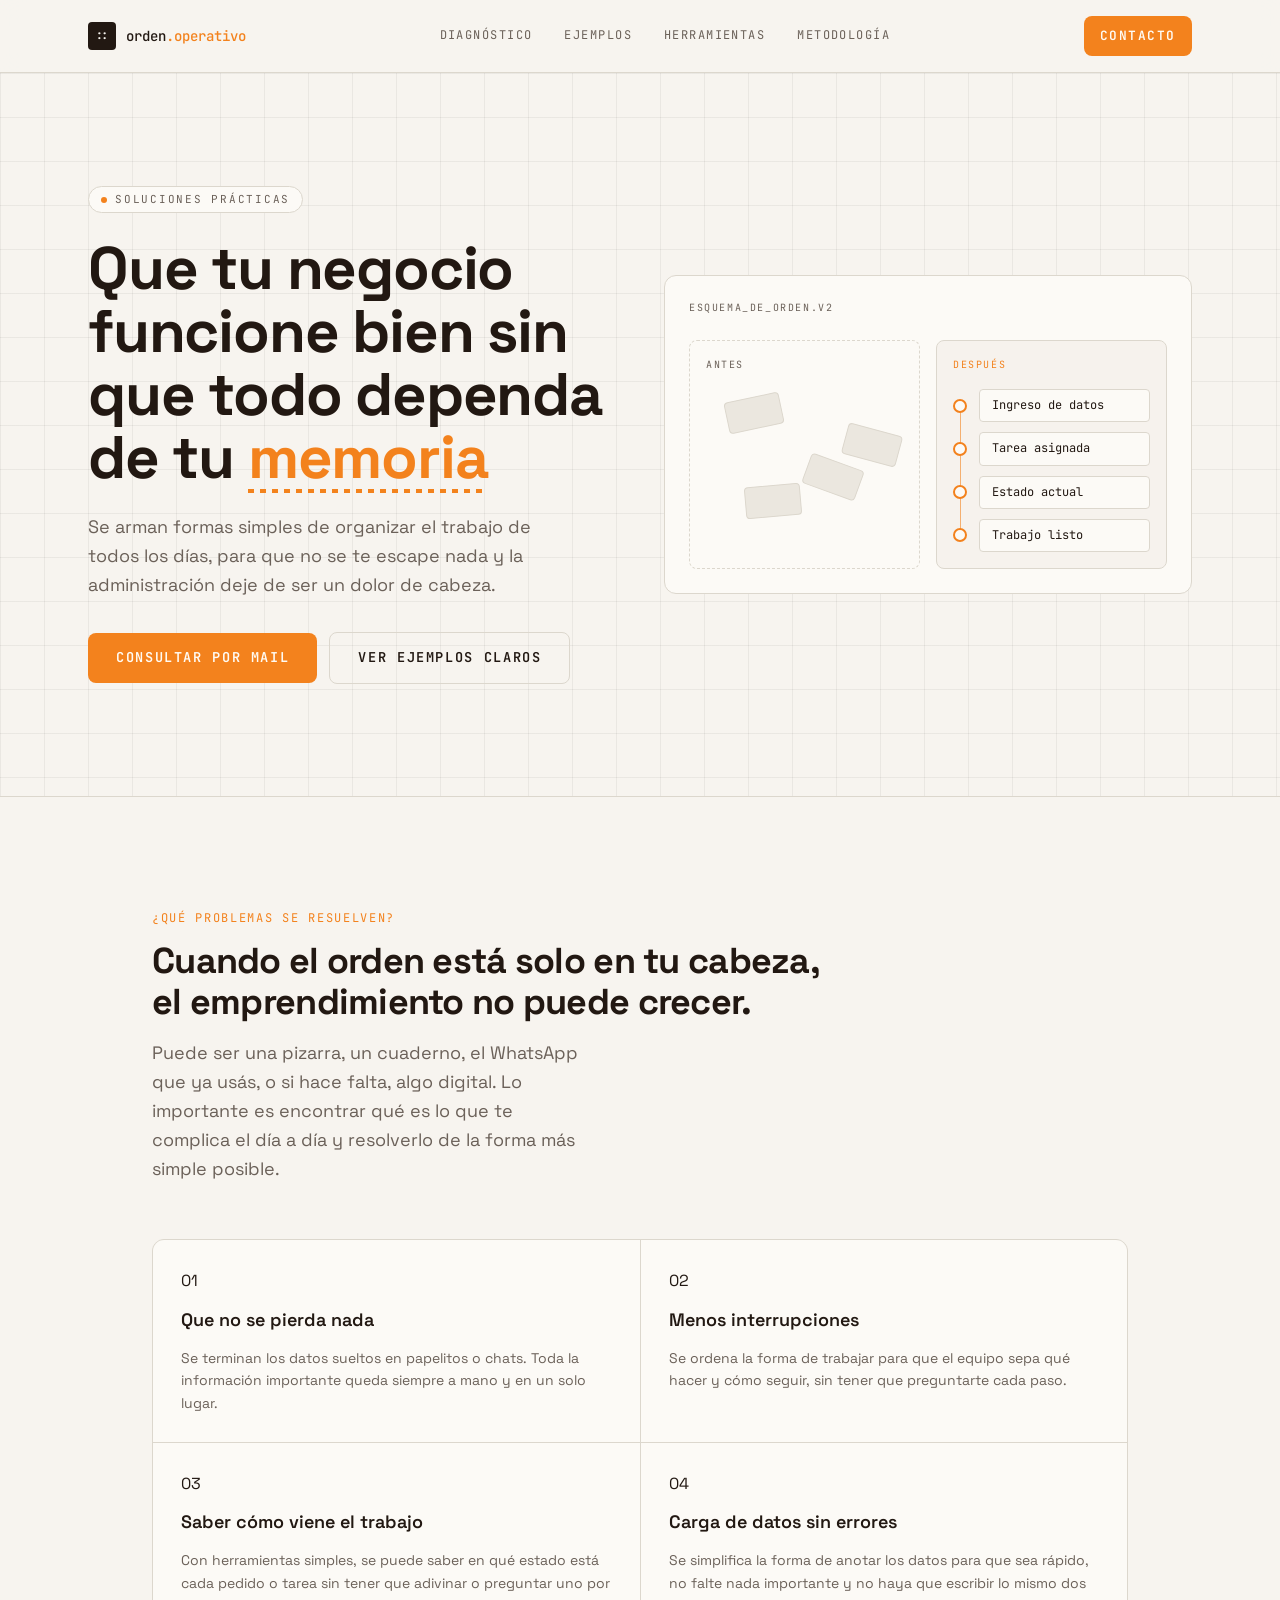
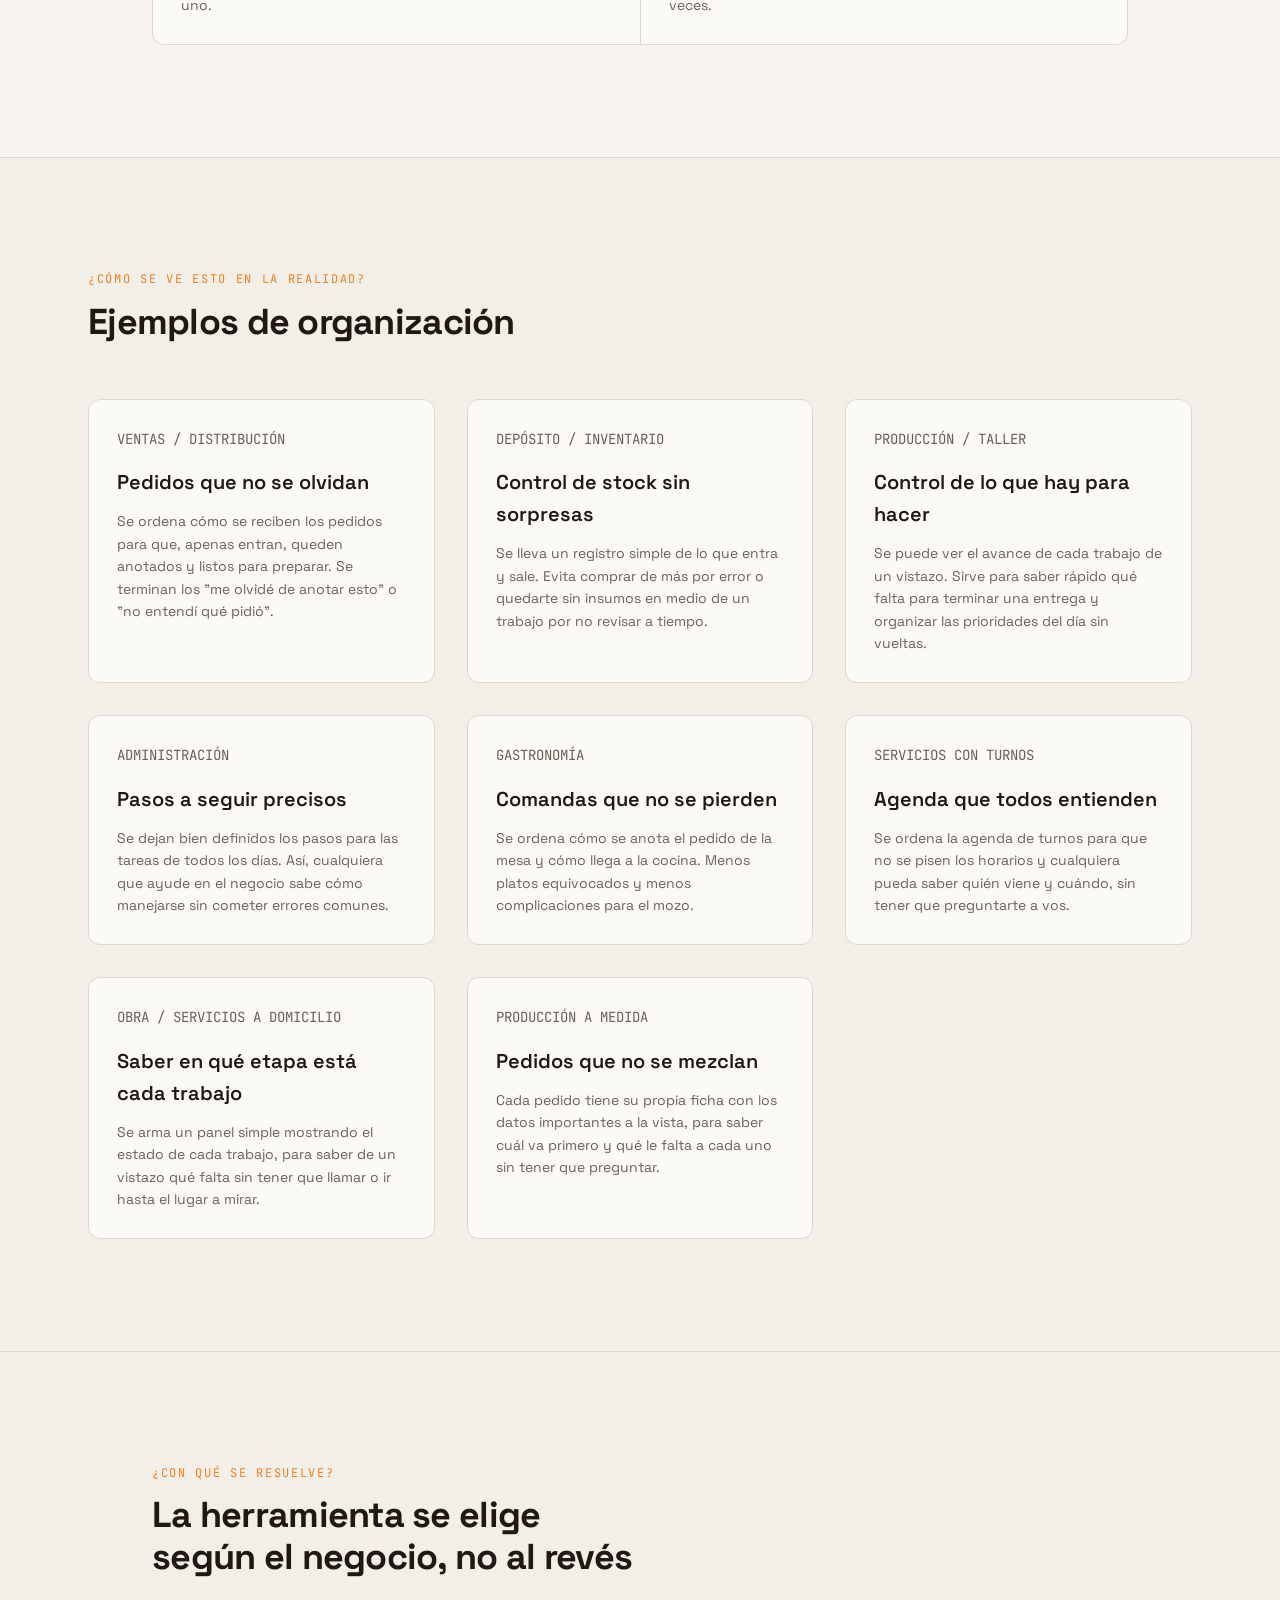
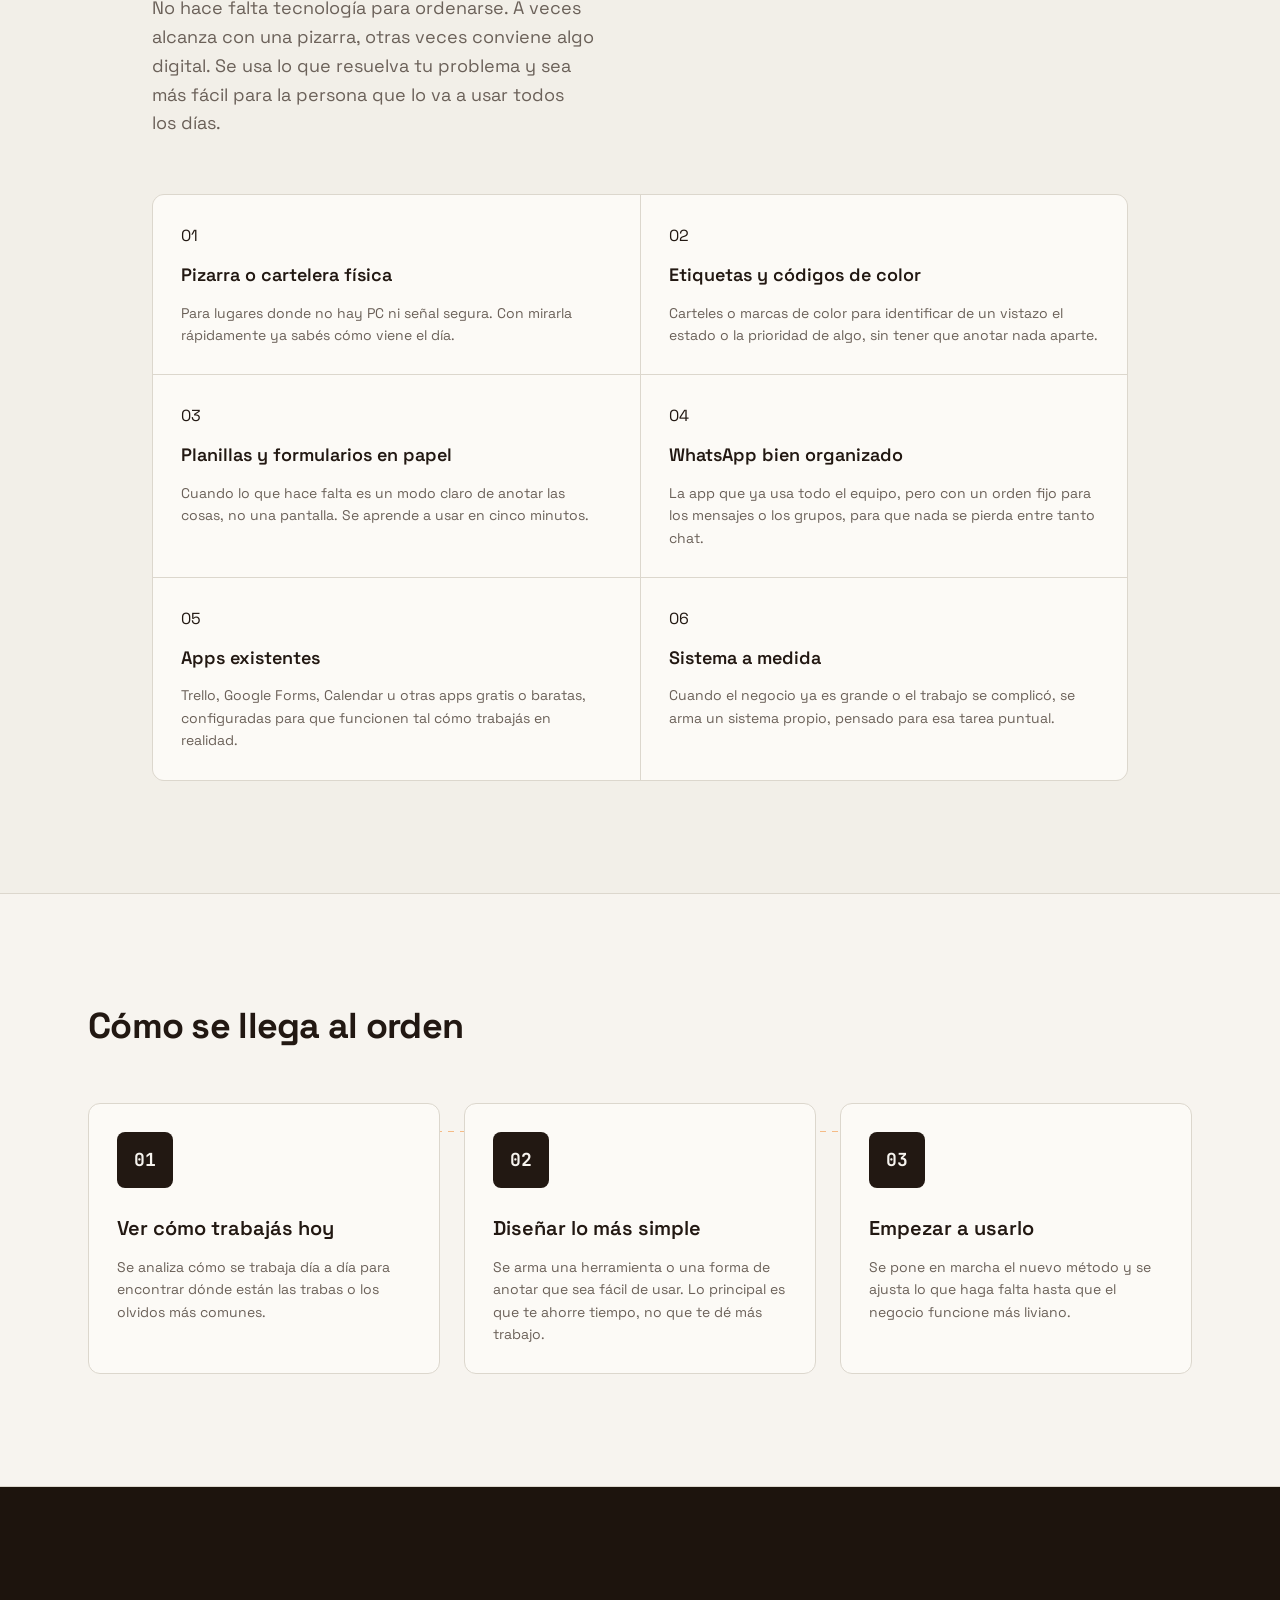
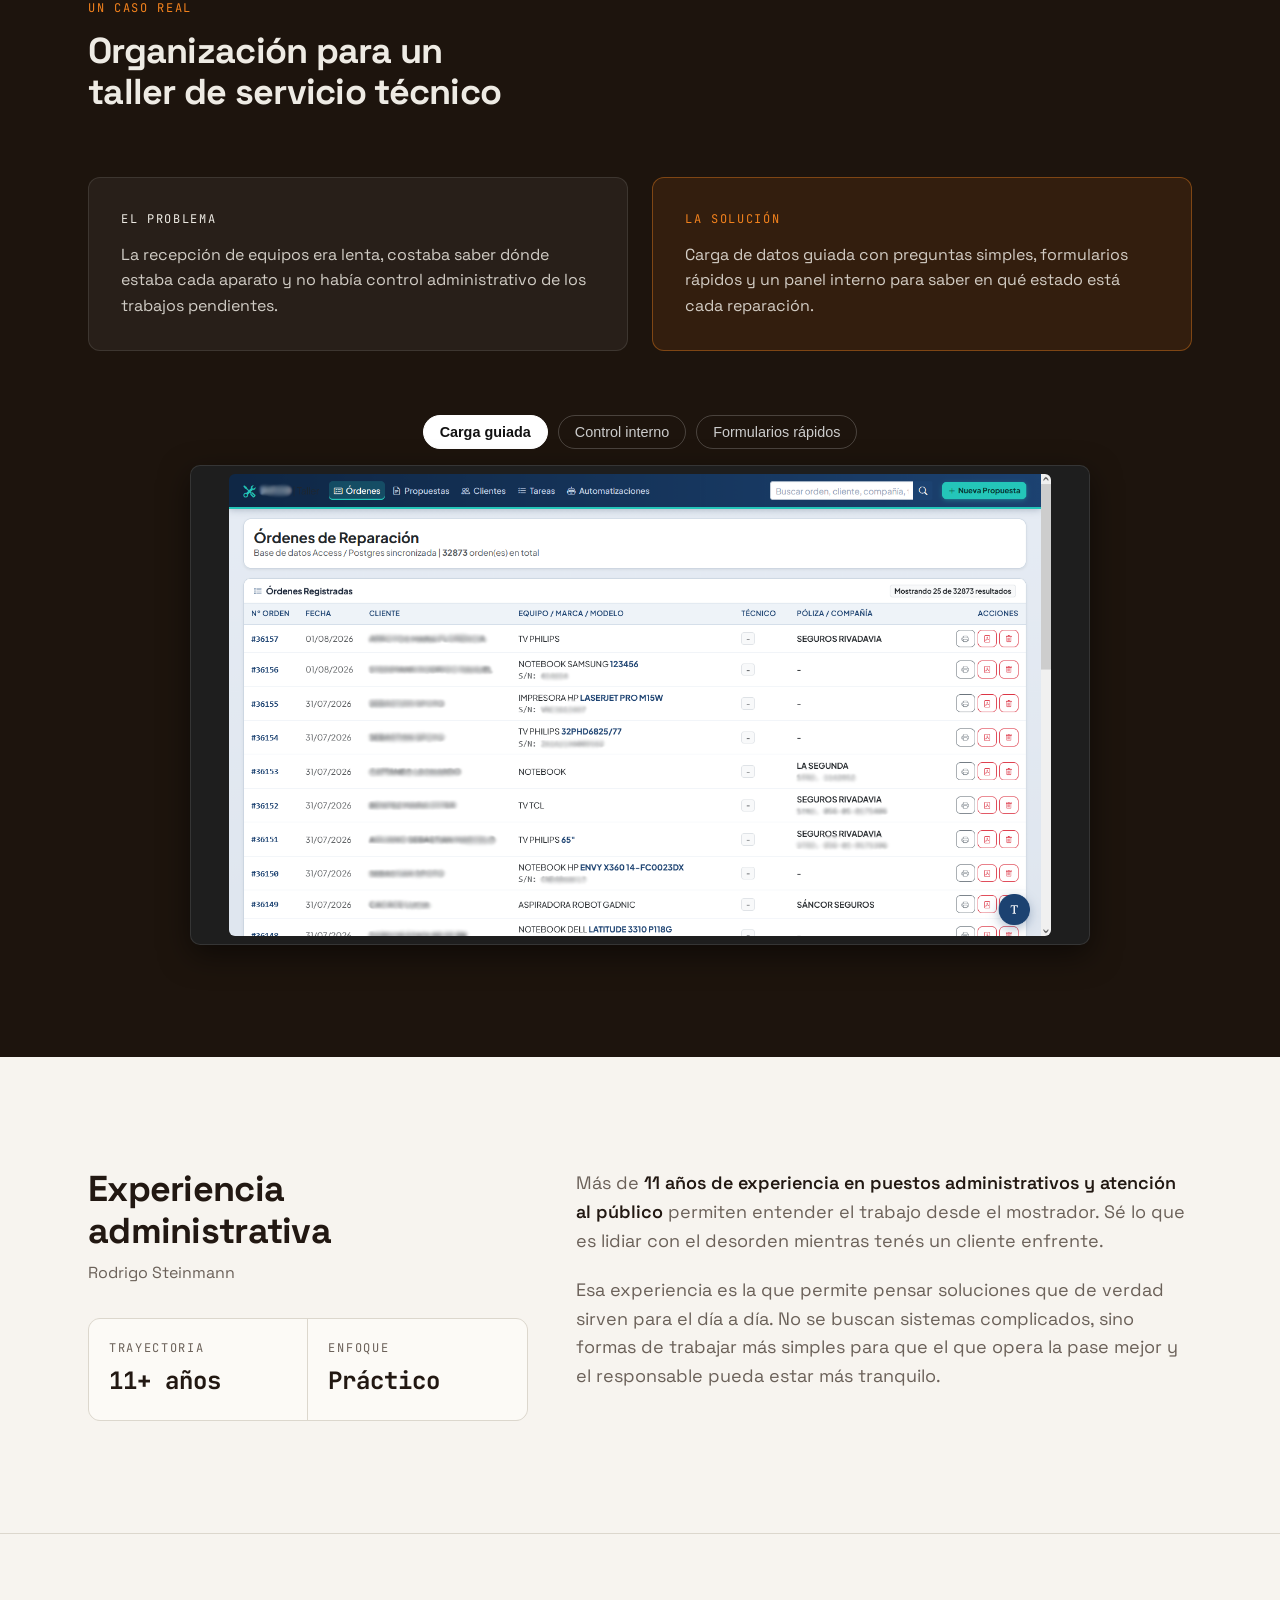
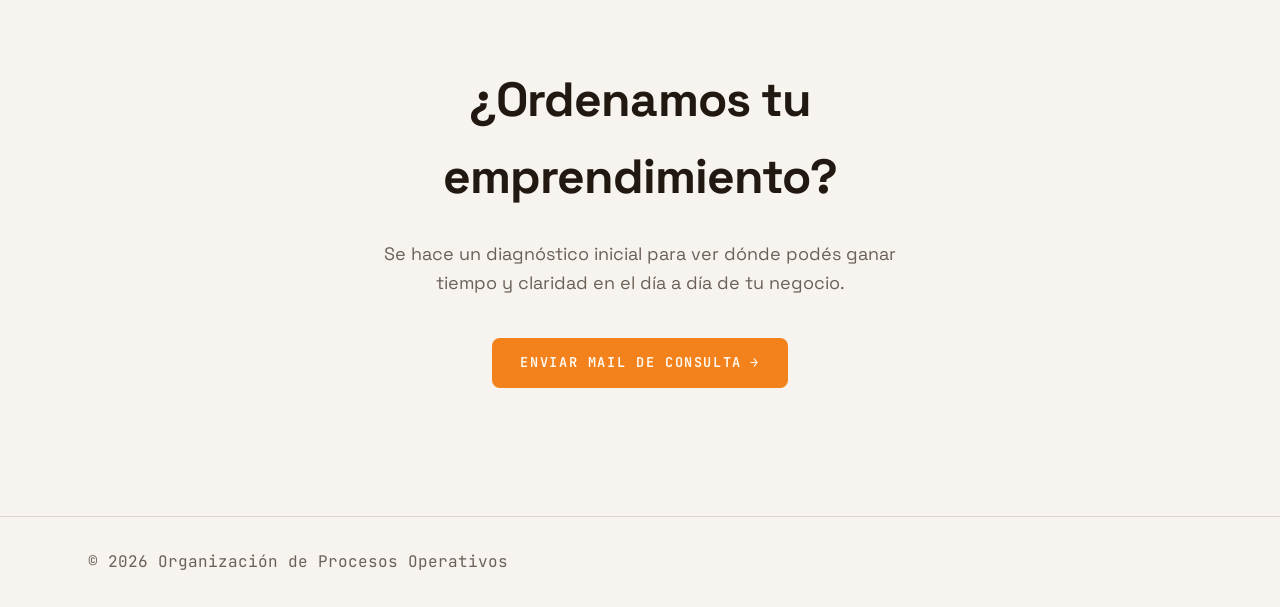
==== index.html @ 7bc8dbb7 "Update index.html" ====
<!DOCTYPE html>
<html lang="es">
<head>
  <meta charset="UTF-8" />
  <meta name="viewport" content="width=device-width, initial-scale=1.0" />
  <meta name="theme-color" content="#f4f0e6" />
  <title>Organización de Procesos | Orden Operativo</title>
  <link rel="preconnect" href="https://fonts.googleapis.com" />
  <link rel="preconnect" href="https://fonts.gstatic.com" crossorigin />
  <link
    href="https://fonts.googleapis.com/css2?family=Space+Grotesk:wght@400;500;600;700&family=JetBrains+Mono:wght@400;500;600;700&display=swap"
    rel="stylesheet"
  />
  <link rel="stylesheet" href="styles.css" />
</head>
<body>
  <header class="nav">
    <div class="nav__inner">
      <a href="#top" class="nav__brand">
        <span aria-hidden="true" class="nav__logo">::</span>
        <span class="nav__name">orden<span class="accent">.operativo</span></span>
      </a>
      <nav class="nav__links">
        <a href="#diagnostico">Diagnóstico</a>
        <a href="#ejemplos">Ejemplos</a>
        <a href="#herramientas">Herramientas</a>
        <a href="#metodologia">Metodología</a>
      </nav>
      <a href="mailto:radiobuzz@gmail.com" class="btn btn--accent">Contacto</a>
    </div>
  </header>

  <main>
    <!-- HERO -->
    <section id="top" class="hero bg-grid">
      <div class="hero__inner">
        <div>
          <p class="eyebrow-pill"><span class="dot"></span> Soluciones prácticas</p>
          <h1 class="hero__title">
            Que tu negocio funcione bien sin que todo dependa de tu
            <span class="hero__highlight">memoria<span aria-hidden="true" class="flow-dash underline-dash"></span></span>
          </h1>
          <p class="hero__lead">
            Se arman formas simples de organizar el trabajo de todos los días, para que no se te escape nada y la administración deje de ser un dolor de cabeza.
          </p>
          <div class="hero__actions">
            <a href="mailto:radiobuzz@gmail.com" class="btn btn--accent btn--lg">Consultar por mail</a>
            <a href="#ejemplos" class="btn btn--outline btn--lg">Ver ejemplos claros</a>
          </div>
        </div>

        <div class="flow">
          <div class="flow__head"><span>esquema_de_orden.v2</span></div>
          <div class="flow__grid">
            <div class="flow__panel flow__panel--dashed">
              <p class="flow__label muted">Antes</p>
              <div class="flow__chaos">
                <span style="top:5%; left:10%; transform:rotate(-12deg);"></span>
                <span style="top:25%; left:70%; transform:rotate(15deg);"></span>
                <span style="top:60%; left:20%; transform:rotate(-5deg);"></span>
                <span style="top:45%; left:50%; transform:rotate(20deg);"></span>
              </div>
            </div>
            <div class="flow__panel flow__panel--after">
              <p class="flow__label accent">Después</p>
              <ol class="flow__steps">
                <span aria-hidden="true" class="flow-dash flow__line"></span>
                <li><span class="flow__node"></span><span class="flow__step">Ingreso de datos</span></li>
                <li><span class="flow__node"></span><span class="flow__step">Tarea asignada</span></li>
                <li><span class="flow__node"></span><span class="flow__step">Estado actual</span></li>
                <li><span class="flow__node"></span><span class="flow__step">Trabajo listo</span></li>
              </ol>
            </div>
          </div>
        </div>
      </div>
    </section>

    <!-- DIAGNÓSTICO -->
    <section id="diagnostico" class="section">
      <div class="wrap wrap--narrow">
        <div class="section__head">
          <p class="eyebrow accent">¿Qué problemas se resuelven?</p>
          <h2 class="section__title">Cuando el orden está solo en tu cabeza, el emprendimiento no puede crecer.</h2>
          <p class="hero__lead" style="margin-top:1rem;">Puede ser una pizarra, un cuaderno, el WhatsApp que ya usás, o si hace falta, algo digital. Lo importante es encontrar qué es lo que te complica el día a día y resolverlo de la forma más simple posible.</p>
        </div>

        <div class="grid-cards">
          <div class="pcard">
            <span class="pcard__number">01</span>
            <h3>Que no se pierda nada</h3>
            <p>Se terminan los datos sueltos en papelitos o chats. Toda la información importante queda siempre a mano y en un solo lugar.</p>
          </div>
          <div class="pcard">
            <span class="pcard__number">02</span>
            <h3>Menos interrupciones</h3>
            <p>Se ordena la forma de trabajar para que el equipo sepa qué hacer y cómo seguir, sin tener que preguntarte cada paso.</p>
          </div>
          <div class="pcard">
            <span class="pcard__number">03</span>
            <h3>Saber cómo viene el trabajo</h3>
            <p>Con herramientas simples, se puede saber en qué estado está cada pedido o tarea sin tener que adivinar o preguntar uno por uno.</p>
          </div>
          <div class="pcard">
            <span class="pcard__number">04</span>
            <h3>Carga de datos sin errores</h3>
            <p>Se simplifica la forma de anotar los datos para que sea rápido, no falte nada importante y no haya que escribir lo mismo dos veces.</p>
          </div>
        </div>
      </div>
    </section>

  <!-- EJEMPLOS -->
    <section id="ejemplos" class="section section--muted">
      <div class="wrap">
        <div class="section__head">
          <p class="eyebrow accent">¿Cómo se ve esto en la realidad?</p>
          <h2 class="section__title">Ejemplos de organización</h2>
        </div>

        <div class="grid-cards" style="background:transparent; border:none; gap:2rem;">
          <!-- Ejemplo 1 -->
          <div class="scard">
            <p class="mono accent" style="margin-bottom:1rem">VENTAS / DISTRIBUCIÓN</p>
            <h3>Pedidos que no se olvidan</h3>
            <p>Se ordena cómo se reciben los pedidos para que, apenas entran, queden anotados y listos para preparar. Se terminan los "me olvidé de anotar esto" o "no entendí qué pidió".</p>
          </div>

          <!-- Ejemplo 2 -->
          <div class="scard">
            <p class="mono accent" style="margin-bottom:1rem">DEPÓSITO / INVENTARIO</p>
            <h3>Control de stock sin sorpresas</h3>
            <p>Se lleva un registro simple de lo que entra y sale. Evita comprar de más por error o quedarte sin insumos en medio de un trabajo por no revisar a tiempo.</p>
          </div>

          <!-- Ejemplo 3 -->
          <div class="scard">
            <p class="mono accent" style="margin-bottom:1rem">PRODUCCIÓN / TALLER</p>
            <h3>Control de lo que hay para hacer</h3>
            <p>Se puede ver el avance de cada trabajo de un vistazo. Sirve para saber rápido qué falta para terminar una entrega y organizar las prioridades del día sin vueltas.</p>
          </div>

          <!-- Ejemplo 4 -->
          <div class="scard">
            <p class="mono accent" style="margin-bottom:1rem">ADMINISTRACIÓN</p>
            <h3>Pasos a seguir precisos</h3>
            <p>Se dejan bien definidos los pasos para las tareas de todos los días. Así, cualquiera que ayude en el negocio sabe cómo manejarse sin cometer errores comunes.</p>
          </div>

          <!-- Ejemplo 5 -->
          <div class="scard">
            <p class="mono accent" style="margin-bottom:1rem">GASTRONOMÍA</p>
            <h3>Comandas que no se pierden</h3>
            <p>Se ordena cómo se anota el pedido de la mesa y cómo llega a la cocina. Menos platos equivocados y menos complicaciones para el mozo.</p>
          </div>

          <!-- Ejemplo 6 -->
          <div class="scard">
            <p class="mono accent" style="margin-bottom:1rem">SERVICIOS CON TURNOS</p>
            <h3>Agenda que todos entienden</h3>
            <p>Se ordena la agenda de turnos para que no se pisen los horarios y cualquiera pueda saber quién viene y cuándo, sin tener que preguntarte a vos.</p>
          </div>

          <!-- Ejemplo 7 -->
          <div class="scard">
            <p class="mono accent" style="margin-bottom:1rem">OBRA / SERVICIOS A DOMICILIO</p>
            <h3>Saber en qué etapa está cada trabajo</h3>
            <p>Se arma un panel simple mostrando el estado de cada trabajo, para saber de un vistazo qué falta sin tener que llamar o ir hasta el lugar a mirar.</p>
          </div>

          <!-- Ejemplo 8 -->
          <div class="scard">
            <p class="mono accent" style="margin-bottom:1rem">PRODUCCIÓN A MEDIDA</p>
            <h3>Pedidos que no se mezclan</h3>
            <p>Cada pedido tiene su propia ficha con los datos importantes a la vista, para saber cuál va primero y qué le falta a cada uno sin tener que preguntar.</p>
          </div>
        </div>
      </div>
    </section>

    <!-- HERRAMIENTAS -->
    <section id="herramientas" class="section section--muted">
      <div class="wrap wrap--narrow">
        <div class="section__head">
          <p class="eyebrow accent">¿Con qué se resuelve?</p>
          <h2 class="section__title">La herramienta se elige según el negocio, no al revés</h2>
          <p class="hero__lead" style="margin-top:1rem;">No hace falta tecnología para ordenarse. A veces alcanza con una pizarra, otras veces conviene algo digital. Se usa lo que resuelva tu problema y sea más fácil para la persona que lo va a usar todos los días.</p>
        </div>

        <div class="grid-cards">
          <div class="pcard">
            <span class="pcard__number">01</span>
            <h3>Pizarra o cartelera física</h3>
            <p>Para lugares donde no hay PC ni señal segura. Con mirarla rápidamente ya sabés cómo viene el día.</p>
          </div>
          <div class="pcard">
            <span class="pcard__number">02</span>
            <h3>Etiquetas y códigos de color</h3>
            <p>Carteles o marcas de color para identificar de un vistazo el estado o la prioridad de algo, sin tener que anotar nada aparte.</p>
          </div>
          <div class="pcard">
            <span class="pcard__number">03</span>
            <h3>Planillas y formularios en papel</h3>
            <p>Cuando lo que hace falta es un modo claro de anotar las cosas, no una pantalla. Se aprende a usar en cinco minutos.</p>
          </div>
          <div class="pcard">
            <span class="pcard__number">04</span>
            <h3>WhatsApp bien organizado</h3>
            <p>La app que ya usa todo el equipo, pero con un orden fijo para los mensajes o los grupos, para que nada se pierda entre tanto chat.</p>
          </div>
          <div class="pcard">
            <span class="pcard__number">05</span>
            <h3>Apps existentes</h3>
            <p>Trello, Google Forms, Calendar u otras apps gratis o baratas, configuradas para que funcionen tal cómo trabajás en realidad.</p>
          </div>
          <div class="pcard">
            <span class="pcard__number">06</span>
            <h3>Sistema a medida</h3>
            <p>Cuando el negocio ya es grande o el trabajo se complicó, se arma un sistema propio, pensado para esa tarea puntual.</p>
          </div>
        </div>
      </div>
    </section>

    <!-- METODOLOGÍA -->
    <section id="metodologia" class="section">
      <div class="wrap">
        <div class="section__head">
          <h2 class="section__title">Cómo se llega al orden</h2>
        </div>
        <div class="steps">
          <span aria-hidden="true" class="flow-dash steps__line"></span>
          <div class="scard">
            <span class="scard__num">01</span>
            <h3>Ver cómo trabajás hoy</h3>
            <p>Se analiza cómo se trabaja día a día para encontrar dónde están las trabas o los olvidos más comunes.</p>
          </div>
          <div class="scard">
            <span class="scard__num">02</span>
            <h3>Diseñar lo más simple</h3>
            <p>Se arma una herramienta o una forma de anotar que sea fácil de usar. Lo principal es que te ahorre tiempo, no que te dé más trabajo.</p>
          </div>
          <div class="scard">
            <span class="scard__num">03</span>
            <h3>Empezar a usarlo</h3>
            <p>Se pone en marcha el nuevo método y se ajusta lo que haga falta hasta que el negocio funcione más liviano.</p>
          </div>
        </div>
      </div>
    </section>

    <!-- CASO TALLER -->
    <section id="caso" class="caso bg-grid-ink">
      <div class="wrap">
        <div class="section__head">
          <p class="eyebrow accent">Un caso real</p>
          <h2 class="section__title">Organización para un taller de servicio técnico</h2>
        </div>
        <div class="caso__cols">
          <div class="caso__box">
            <p class="eyebrow caso__muted">El problema</p>
            <p class="caso__text">La recepción de equipos era lenta, costaba saber dónde estaba cada aparato y no había control administrativo de los trabajos pendientes.</p>
          </div>
          <div class="caso__box caso__box--accent">
            <p class="eyebrow accent">La solución</p>
            <p class="caso__text">Carga de datos guiada con preguntas simples, formularios rápidos y un panel interno para saber en qué estado está cada reparación.</p>
          </div>
        </div>
        <div class="carousel">
          <div class="carousel__nav">
            <button class="carousel__tab active" onclick="switchSlide(0)">Carga guiada</button>
            <button class="carousel__tab" onclick="switchSlide(1)">Control interno</button>
            <button class="carousel__tab" onclick="switchSlide(2)">Formularios rápidos</button>
          </div>
          <div class="carousel__slides">
            <figure class="carousel__slide active">
              <div class="carousel__img-wrapper"><img src="./demo2.png" alt="Carga de datos" /></div>
            </figure>
            <figure class="carousel__slide">
              <div class="carousel__img-wrapper"><img src="./demo1.png" alt="Control de estados" /></div>
            </figure>
            <figure class="carousel__slide">
              <div class="carousel__img-wrapper"><img src="./demo3.png" alt="Formularios rápidos" /></div>
            </figure>
          </div>
        </div>
      </div>
    </section>

    <!-- SOBRE MÍ -->
    <section id="sobre-mi" class="section">
      <div class="wrap about">
        <div>
          <h2 class="section__title">Experiencia administrativa</h2>
          <p class="muted" style="margin-top: 0.5rem;">Rodrigo Steinmann</p>
          <dl class="about__stats">
            <div><dt>Trayectoria</dt><dd>11+ años</dd></div>
            <div><dt>Enfoque</dt><dd>Práctico</dd></div>
          </dl>
        </div>
        <div class="about__text">
          <p>Más de <strong>11 años de experiencia en puestos administrativos y atención al público</strong> permiten entender el trabajo desde el mostrador. Sé lo que es lidiar con el desorden mientras tenés un cliente enfrente.</p>
          <p>Esa experiencia es la que permite pensar soluciones que de verdad sirven para el día a día. No se buscan sistemas complicados, sino formas de trabajar más simples para que el que opera la pase mejor y el responsable pueda estar más tranquilo.</p>
        </div>
      </div>
    </section>

    <section class="cta bg-grid">
      <div class="cta__inner">
        <h2 class="cta__title">¿Ordenamos tu emprendimiento?</h2>
        <p class="cta__lead">Se hace un diagnóstico inicial para ver dónde podés ganar tiempo y claridad en el día a día de tu negocio.</p>
        <a href="mailto:radiobuzz@gmail.com" class="btn btn--accent btn--lg">Enviar mail de consulta <span aria-hidden="true">&rarr;</span></a>
      </div>
    </section>
  </main>

  <footer class="footer">
    <div class="footer__inner">
      <p class="mono muted">© 2026 Organización de Procesos Operativos</p>
    </div>
  </footer>

  <script>
    function switchSlide(index) {
      const slides = document.querySelectorAll('.carousel__slide');
      const tabs = document.querySelectorAll('.carousel__tab');
      slides.forEach((slide, i) => {
        slide.classList.remove('active');
        tabs[i].classList.remove('active');
      });
      slides[index].classList.add('active');
      tabs[index].classList.add('active');
    }
  </script>
</body>
</html>
---- styles.css ----
/* =========================================================
   Consultoría en Procesos y Automatización
   Paleta: papel cálido (bone) + tinta profunda + acento ámbar
   ========================================================= */

:root {
  --background: oklch(0.968 0.008 85);
  --foreground: oklch(0.22 0.02 55);
  --card: oklch(0.985 0.006 85);
  --muted: oklch(0.93 0.012 85);
  --muted-foreground: oklch(0.5 0.018 60);
  --accent: oklch(0.72 0.17 55);
  --accent-foreground: oklch(0.99 0.01 85);
  --border: oklch(0.88 0.014 80);
  --ink: oklch(0.2 0.02 55);
  --ink-foreground: oklch(0.94 0.01 85);
  --radius: 0.5rem;
  --font-sans: "Space Grotesk", ui-sans-serif, system-ui, sans-serif;
  --font-mono: "JetBrains Mono", ui-monospace, monospace;
  --wrap: 72rem;
  --wrap-narrow: 64rem;
}

/* ---------- Reset ---------- */
*,
*::before,
*::after {
  box-sizing: border-box;
  border: 0 solid var(--border);
}
* {
  margin: 0;
  padding: 0;
}
html {
  scroll-behavior: smooth;
  background: var(--background);
  -webkit-text-size-adjust: 100%;
}
body {
  font-family: var(--font-sans);
  background: var(--background);
  color: var(--foreground);
  line-height: 1.6;
  -webkit-font-smoothing: antialiased;
}
img {
  display: block;
  max-width: 100%;
}
a {
  color: inherit;
  text-decoration: none;
}
ol {
  list-style: none;
}
strong {
  font-weight: 600;
  color: var(--foreground);
}

/* ---------- Helpers ---------- */
.mono {
  font-family: var(--font-mono);
}
.muted {
  color: var(--muted-foreground);
}
.accent {
  color: var(--accent);
}
.dot {
  display: inline-block;
  width: 0.375rem;
  height: 0.375rem;
  border-radius: 999px;
  background: var(--accent);
}
.wrap {
  width: 100%;
  max-width: var(--wrap);
  margin-inline: auto;
  padding-inline: 1.5rem;
}
.wrap--narrow {
  max-width: var(--wrap-narrow);
}

/* Technical blueprint grids */
.bg-grid {
  background-image:
    linear-gradient(to right, color-mix(in oklch, var(--foreground) 6%, transparent) 1px, transparent 1px),
    linear-gradient(to bottom, color-mix(in oklch, var(--foreground) 6%, transparent) 1px, transparent 1px);
  background-size: 44px 44px;
}
.bg-grid-ink {
  background-image:
    linear-gradient(to right, color-mix(in oklch, var(--ink-foreground) 8%, transparent) 1px, transparent 1px),
    linear-gradient(to bottom, color-mix(in oklch, var(--ink-foreground) 8%, transparent) 1px, transparent 1px);
  background-size: 44px 44px;
}
.flow-dash {
  background-image: repeating-linear-gradient(
    to right,
    var(--accent) 0,
    var(--accent) 6px,
    transparent 6px,
    transparent 12px
  );
}

/* ---------- Buttons ---------- */
.btn {
  display: inline-flex;
  align-items: center;
  justify-content: center;
  gap: 0.5rem;
  border-radius: var(--radius);
  font-family: var(--font-mono);
  font-size: 0.8rem;
  font-weight: 600;
  text-transform: uppercase;
  letter-spacing: 0.12em;
  padding: 0.6rem 1rem;
  transition: transform 0.15s ease, background-color 0.15s ease;
}
.btn--lg {
  padding: 0.9rem 1.75rem;
  font-size: 0.85rem;
}
.btn--accent {
  background: var(--accent);
  color: var(--accent-foreground);
}
.btn--accent:hover {
  transform: translateY(-2px);
}
.btn--outline {
  border: 1px solid var(--border);
  color: var(--foreground);
}
.btn--outline:hover {
  background: var(--muted);
}

/* ---------- Nav ---------- */
.nav {
  position: sticky;
  top: 0;
  z-index: 50;
  border-bottom: 1px solid var(--border);
  background: color-mix(in oklch, var(--background) 80%, transparent);
  backdrop-filter: blur(12px);
}
.nav__inner {
  max-width: var(--wrap);
  margin-inline: auto;
  padding: 1rem 1.5rem;
  display: flex;
  align-items: center;
  justify-content: space-between;
}
.nav__brand {
  display: flex;
  align-items: center;
  gap: 0.625rem;
}
.nav__logo {
  display: flex;
  align-items: center;
  justify-content: center;
  width: 1.75rem;
  height: 1.75rem;
  border-radius: 0.25rem;
  background: var(--foreground);
  color: var(--background);
  font-family: var(--font-mono);
  font-size: 0.75rem;
  font-weight: 700;
}
.nav__name {
  font-family: var(--font-mono);
  font-size: 0.875rem;
  font-weight: 500;
}
.nav__links {
  display: none;
  align-items: center;
  gap: 2rem;
}
.nav__links a {
  font-family: var(--font-mono);
  font-size: 0.75rem;
  text-transform: uppercase;
  letter-spacing: 0.12em;
  color: var(--muted-foreground);
  transition: color 0.15s ease;
}
.nav__links a:hover {
  color: var(--foreground);
}

/* ---------- Eyebrows / headings ---------- */
.eyebrow {
  font-family: var(--font-mono);
  font-size: 0.75rem;
  text-transform: uppercase;
  letter-spacing: 0.14em;
  margin-bottom: 0.75rem;
}
.eyebrow-pill {
  display: inline-flex;
  align-items: center;
  gap: 0.5rem;
  border: 1px solid var(--border);
  background: var(--card);
  border-radius: 999px;
  padding: 0.25rem 0.75rem;
  font-family: var(--font-mono);
  font-size: 11px;
  text-transform: uppercase;
  letter-spacing: 0.16em;
  color: var(--muted-foreground);
  margin-bottom: 1.5rem;
}
.section {
  border-bottom: 1px solid var(--border);
  background: var(--background);
}
.section--muted {
  background: color-mix(in oklch, var(--muted) 40%, var(--background));
}
.section .wrap,
.section > .wrap {
  padding-block: 5rem;
}
.section__head {
  max-width: 42rem;
  margin-bottom: 3.5rem;
}
.section__title {
  font-size: clamp(1.75rem, 4vw, 2.25rem);
  font-weight: 700;
  letter-spacing: -0.02em;
  line-height: 1.15;
  text-wrap: balance;
}

/* ---------- Hero ---------- */
.hero {
  border-bottom: 1px solid var(--border);
  overflow: hidden;
}
.hero__inner {
  max-width: var(--wrap);
  margin-inline: auto;
  padding: 5rem 1.5rem;
  display: grid;
  gap: 3rem;
  align-items: center;
}
.hero__title {
  font-size: clamp(2.25rem, 7vw, 3.75rem);
  font-weight: 700;
  line-height: 1.05;
  letter-spacing: -0.02em;
  text-wrap: balance;
}
.hero__highlight {
  position: relative;
  display: inline-block;
  color: var(--accent);
}
.underline-dash {
  position: absolute;
  left: 0;
  bottom: -0.25rem;
  height: 4px;
  width: 100%;
}
.hero__lead {
  margin-top: 1.5rem;
  max-width: 28rem;
  font-size: 1.125rem;
  color: var(--muted-foreground);
  text-wrap: pretty;
}
.hero__actions {
  margin-top: 2rem;
  display: flex;
  flex-direction: column;
  gap: 0.75rem;
}
.hero__meta {
  margin-top: 2rem;
  font-family: var(--font-mono);
  font-size: 0.75rem;
  color: var(--muted-foreground);
}

/* ---------- Flow diagram ---------- */
.flow {
  border: 1px solid var(--border);
  background: var(--card);
  border-radius: 0.75rem;
  padding: 1.5rem;
  overflow: hidden;
}
.flow__head {
  display: flex;
  align-items: center;
  justify-content: space-between;
  font-family: var(--font-mono);
  font-size: 10px;
  text-transform: uppercase;
  letter-spacing: 0.16em;
  color: var(--muted-foreground);
  margin-bottom: 1.5rem;
}
.flow__live {
  display: inline-flex;
  align-items: center;
  gap: 0.375rem;
}
.flow__grid {
  display: grid;
  grid-template-columns: 1fr 1fr;
  gap: 1rem;
}
.flow__panel {
  border: 1px solid var(--border);
  border-radius: 0.5rem;
  padding: 1rem;
}
.flow__panel--dashed {
  border-style: dashed;
}
.flow__panel--after {
  background: color-mix(in oklch, var(--muted) 40%, transparent);
}
.flow__label {
  font-family: var(--font-mono);
  font-size: 10px;
  text-transform: uppercase;
  letter-spacing: 0.16em;
  margin-bottom: 1rem;
}
.flow__chaos {
  position: relative;
  height: 10rem;
}
.flow__chaos span {
  position: absolute;
  width: 3.5rem;
  height: 2rem;
  border: 1px solid var(--border);
  border-radius: 0.25rem;
  background: var(--muted);
}
.flow__steps {
  position: relative;
  display: flex;
  flex-direction: column;
  gap: 0.625rem;
}
.flow__line {
  position: absolute;
  top: 0.75rem;
  bottom: 0.75rem;
  left: 7px;
  width: 1px;
  opacity: 0.6;
}
.flow__steps li {
  position: relative;
  display: flex;
  align-items: center;
  gap: 0.75rem;
}
.flow__node {
  z-index: 1;
  flex-shrink: 0;
  width: 0.875rem;
  height: 0.875rem;
  border-radius: 999px;
  border: 2px solid var(--accent);
  background: var(--card);
}
.flow__step {
  flex: 1;
  border: 1px solid var(--border);
  background: var(--card);
  border-radius: 0.25rem;
  padding: 0.375rem 0.75rem;
  font-family: var(--font-mono);
  font-size: 0.75rem;
}
.flow__stats {
  margin-top: 1.25rem;
  padding-top: 1.25rem;
  border-top: 1px solid var(--border);
  display: grid;
  grid-template-columns: repeat(3, 1fr);
  gap: 0.75rem;
}
.flow__stat {
  font-family: var(--font-mono);
  font-size: 1.125rem;
  font-weight: 700;
}
.flow__statlabel {
  font-size: 11px;
  line-height: 1.2;
  color: var(--muted-foreground);
}

/* ---------- Problemas ---------- */
.grid-cards {
  display: grid;
  gap: 1px;
  background: var(--border);
  border: 1px solid var(--border);
  border-radius: 0.75rem;
  overflow: hidden;
}
.pcard {
  display: flex;
  flex-direction: column;
  gap: 0.75rem;
  background: var(--card);
  padding: 1.75rem;
  transition: background-color 0.15s ease;
}
.pcard:hover {
  background: color-mix(in oklch, var(--muted) 50%, transparent);
}
.pcard__top {
  display: flex;
  align-items: center;
  justify-content: space-between;
}
.pcard__ring {
  width: 1.5rem;
  height: 1.5rem;
  border: 1px solid var(--border);
  border-radius: 999px;
  transition: border-color 0.15s ease, background-color 0.15s ease;
}
.pcard:hover .pcard__ring {
  border-color: var(--accent);
  background: color-mix(in oklch, var(--accent) 10%, transparent);
}
.pcard h3 {
  font-size: 1.125rem;
  font-weight: 600;
}
.pcard p {
  font-size: 0.875rem;
  color: var(--muted-foreground);
}

/* ---------- Servicios ---------- */
.steps {
  position: relative;
  display: grid;
  gap: 1.5rem;
}
.steps__line {
  display: none;
}
.scard {
  position: relative;
  border: 1px solid var(--border);
  background: var(--card);
  border-radius: 0.75rem;
  padding: 1.75rem;
}
.scard__num {
  display: flex;
  align-items: center;
  justify-content: center;
  width: 3.5rem;
  height: 3.5rem;
  margin-bottom: 1.5rem;
  border-radius: 0.5rem;
  background: var(--foreground);
  color: var(--background);
  font-family: var(--font-mono);
  font-size: 1.125rem;
  font-weight: 700;
}
.scard h3 {
  font-size: 1.25rem;
  font-weight: 600;
  margin-bottom: 0.75rem;
}
.scard p {
  font-size: 0.875rem;
  color: var(--muted-foreground);
}

/* ---------- Caso ---------- */
.caso {
  background: var(--ink);
  color: var(--ink-foreground);
  overflow: hidden;
}
.caso .wrap {
  padding-block: 5rem;
}
.caso .section__title,
.caso .eyebrow {
  color: inherit;
}
.caso .eyebrow.accent {
  color: var(--accent);
}
.caso__cols {
  display: grid;
  gap: 1.5rem;
  margin-block: 4rem;
}
.caso__box {
  border: 1px solid color-mix(in oklch, white 10%, transparent);
  background: color-mix(in oklch, white 5%, transparent);
  border-radius: 0.75rem;
  padding: 2rem;
}
.caso__box--accent {
  border-color: color-mix(in oklch, var(--accent) 40%, transparent);
  background: color-mix(in oklch, var(--accent) 10%, transparent);
}
.caso__muted {
  color: color-mix(in oklch, var(--ink-foreground) 60%, transparent);
}
.caso__text {
  color: color-mix(in oklch, var(--ink-foreground) 85%, transparent);
}
.gallery {
  display: grid;
  gap: 1.5rem;
}
.gallery figure {
  border: 1px solid color-mix(in oklch, white 10%, transparent);
  background: color-mix(in oklch, white 5%, transparent);
  border-radius: 0.75rem;
  overflow: hidden;
}
.gallery__img {
  aspect-ratio: 4 / 3;
}
.gallery__img img {
  width: 100%;
  height: 100%;
  object-fit: cover;
}
.gallery figcaption {
  border-top: 1px solid color-mix(in oklch, white 10%, transparent);
  padding: 0.75rem 1rem;
  font-family: var(--font-mono);
  font-size: 0.75rem;
  text-transform: uppercase;
  letter-spacing: 0.14em;
  color: color-mix(in oklch, var(--ink-foreground) 70%, transparent);
}

/* ---------- Sobre mí ---------- */
.about {
  display: grid;
  gap: 3rem;
}
.about__stats {
  margin-top: 2rem;
  display: grid;
  grid-template-columns: 1fr 1fr;
  gap: 1px;
  background: var(--border);
  border: 1px solid var(--border);
  border-radius: 0.75rem;
  overflow: hidden;
}
.about__stats > div {
  background: var(--card);
  padding: 1.25rem;
}
.about__stats dt {
  font-family: var(--font-mono);
  font-size: 0.75rem;
  text-transform: uppercase;
  letter-spacing: 0.14em;
  color: var(--muted-foreground);
}
.about__stats dd {
  margin-top: 0.25rem;
  font-family: var(--font-mono);
  font-size: 1.5rem;
  font-weight: 700;
}
.about__text {
  display: flex;
  flex-direction: column;
  gap: 1.25rem;
  font-size: 1.125rem;
  color: var(--muted-foreground);
}

/* ---------- CTA ---------- */
.cta {
  background: var(--background);
  overflow: hidden;
}
.cta__inner {
  max-width: 48rem;
  margin-inline: auto;
  padding: 6rem 1.5rem;
  text-align: center;
}
.cta__title {
  font-size: clamp(1.75rem, 5vw, 3rem);
  font-weight: 700;
  letter-spacing: -0.02em;
  text-wrap: balance;
}
.cta__lead {
  max-width: 32rem;
  margin: 1.5rem auto 0;
  font-size: 1.125rem;
  color: var(--muted-foreground);
  text-wrap: pretty;
}
.cta .btn {
  margin-top: 2.5rem;
}
.cta__mail {
  margin-top: 1rem;
  font-family: var(--font-mono);
  font-size: 0.75rem;
  color: var(--muted-foreground);
}

/* ---------- Footer ---------- */
.footer {
  border-top: 1px solid var(--border);
  background: var(--background);
}
.footer__inner {
  max-width: var(--wrap);
  margin-inline: auto;
  padding: 2rem 1.5rem;
  display: flex;
  flex-direction: column;
  align-items: center;
  gap: 1rem;
}
.footer__mail {
  font-family: var(--font-mono);
  font-size: 0.75rem;
  text-transform: uppercase;
  letter-spacing: 0.14em;
  color: var(--muted-foreground);
  transition: color 0.15s ease;
}
.footer__mail:hover {
  color: var(--foreground);
}

/* =========================================================
   Responsive — mobile first, enhance upward
   ========================================================= */
@media (min-width: 640px) {
  .hero__actions {
    flex-direction: row;
    align-items: center;
  }
  .grid-cards {
    grid-template-columns: 1fr 1fr;
  }
  .gallery {
    grid-template-columns: 1fr 1fr;
  }
  .caso__cols {
    grid-template-columns: 1fr 1fr;
  }
  .footer__inner {
    flex-direction: row;
    justify-content: space-between;
  }
}

@media (min-width: 768px) {
  .nav__links {
    display: flex;
  }
  .hero__inner {
    grid-template-columns: 1fr 1fr;
    padding-block: 7rem;
  }
  .section .wrap {
    padding-block: 7rem;
  }
  .caso .wrap {
    padding-block: 7rem;
  }
  .steps {
    grid-template-columns: repeat(3, 1fr);
  }
  .steps__line {
    display: block;
    position: absolute;
    top: 1.75rem;
    left: 0;
    right: 0;
    height: 1px;
    opacity: 0.5;
  }
  .gallery {
    grid-template-columns: repeat(3, 1fr);
  }
  .about {
    grid-template-columns: 1fr 1.4fr;
    align-items: start;
  }
  .cta__inner {
    padding-block: 8rem;
  }
     #ejemplos .grid-cards {
    grid-template-columns: repeat(auto-fit, minmax(300px, 1fr));
  }
}

.carousel {
  width: 100%;
  max-width: 900px; /* Ajusta el ancho máximo a tu diseño */
  margin: 0 auto;
}

/* Navegación por pestañas superiores */
.carousel__nav {
  display: flex;
  justify-content: center;
  gap: 10px;
  margin-bottom: 16px;
}

.carousel__tab {
  background: transparent;
  border: 1px solid rgba(255, 255, 255, 0.2);
  color: #ccc;
  padding: 8px 16px;
  border-radius: 20px;
  cursor: pointer;
  font-size: 0.9rem;
  transition: all 0.3s ease;
}

.carousel__tab:hover {
  border-color: rgba(255, 255, 255, 0.5);
  color: #fff;
}

.carousel__tab.active {
  background: #ffffff;
  color: #111111;
  border-color: #ffffff;
  font-weight: 600;
}

/* Transición de diapositivas */
.carousel__slides {
  position: relative;
  width: 100%;
}

.carousel__slide {
  display: none;
  margin: 0;
  opacity: 0;
  transition: opacity 0.4s ease-in-out;
}

.carousel__slide.active {
  display: block;
  opacity: 1;
}

/* Marco simulado para suavizar capturas claras en fondos oscuros */
.carousel__img-wrapper {
  background: #1e1e1e;
  border-radius: 10px;
  padding: 8px;
  border: 1px solid rgba(255, 255, 255, 0.1);
  box-shadow: 0 10px 30px rgba(0, 0, 0, 0.5);
  overflow: hidden;

  /* Agregamos esto para controlar la altura */
  height: 480px; /* Ajusta esta altura a lo que mejor le quede a tu layout */
  display: flex;
  justify-content: center;
  align-items: center;
}

.carousel__img-wrapper img {
  max-width: 100%;
  max-height: 100%;
  width: auto;
  height: auto;
  object-fit: contain; /* Garantiza que la imagen nunca se deforme ni se recorte */
  border-radius: 6px;
}
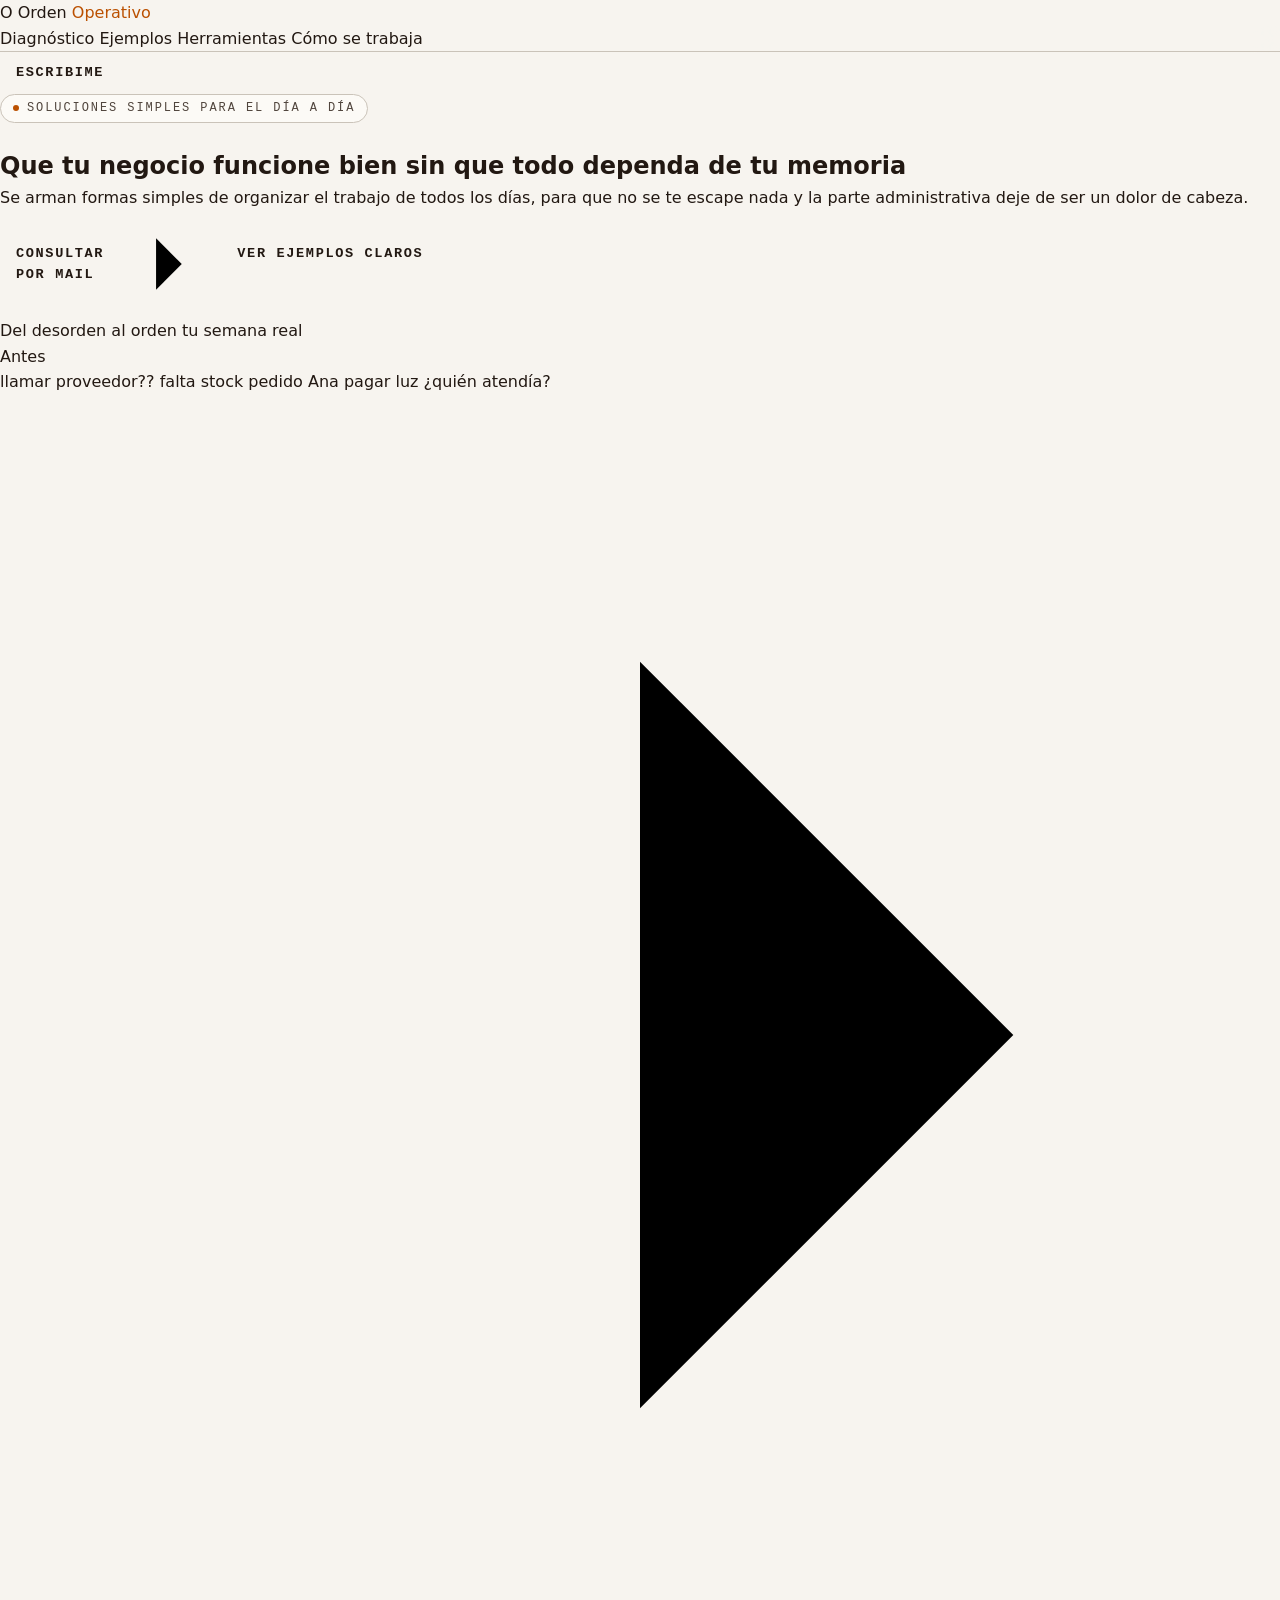
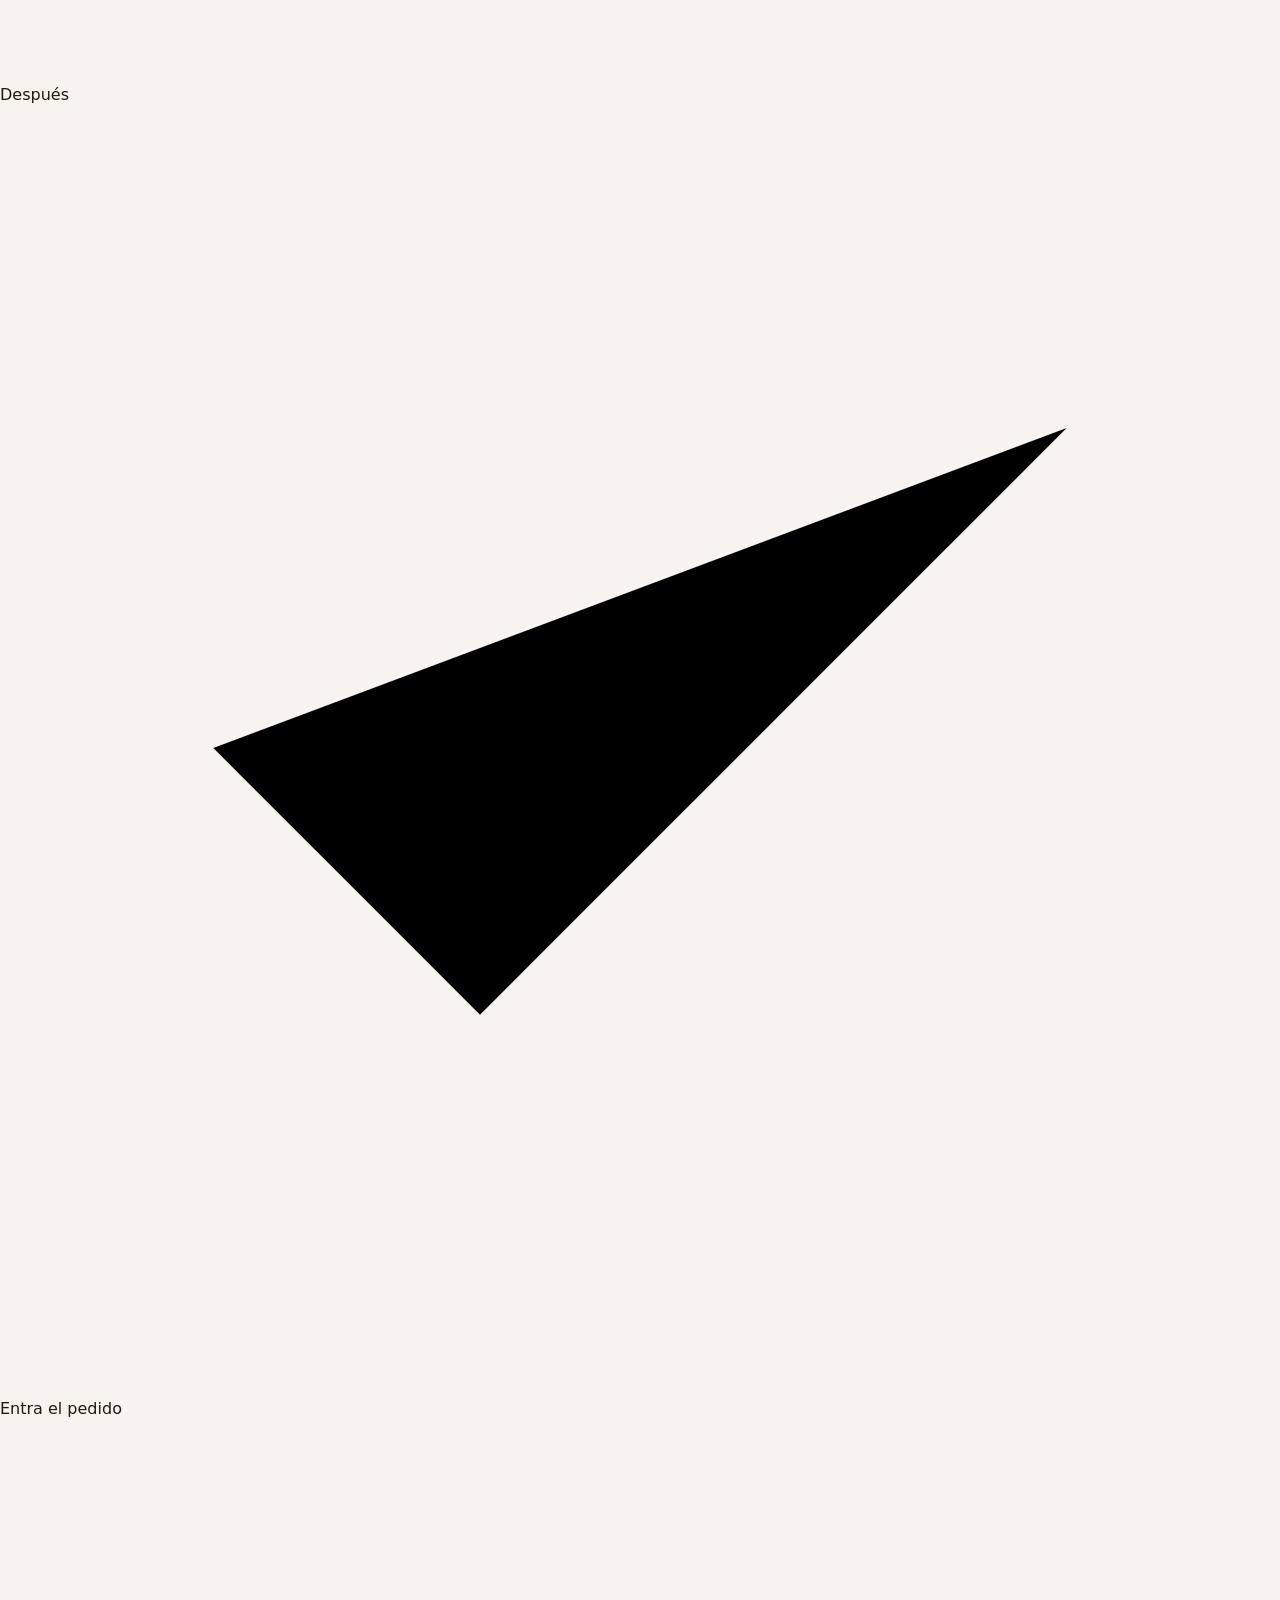
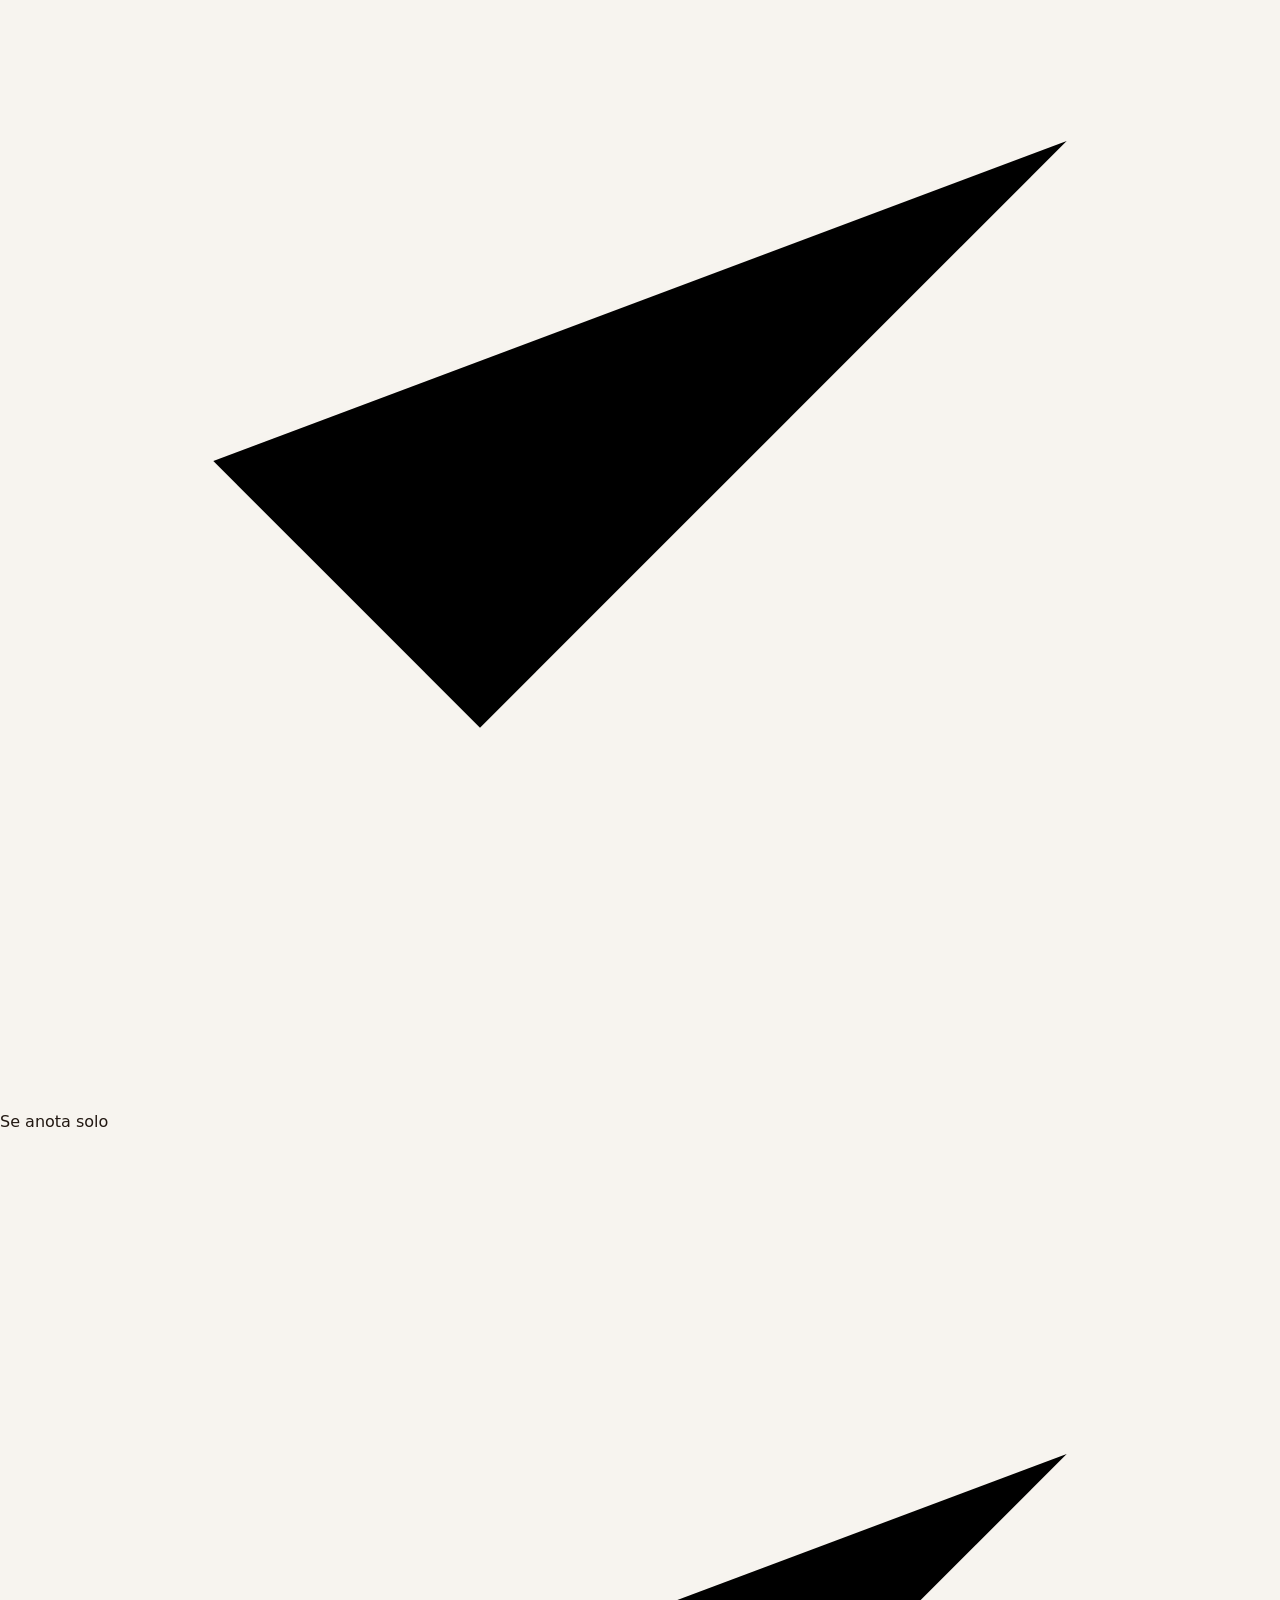
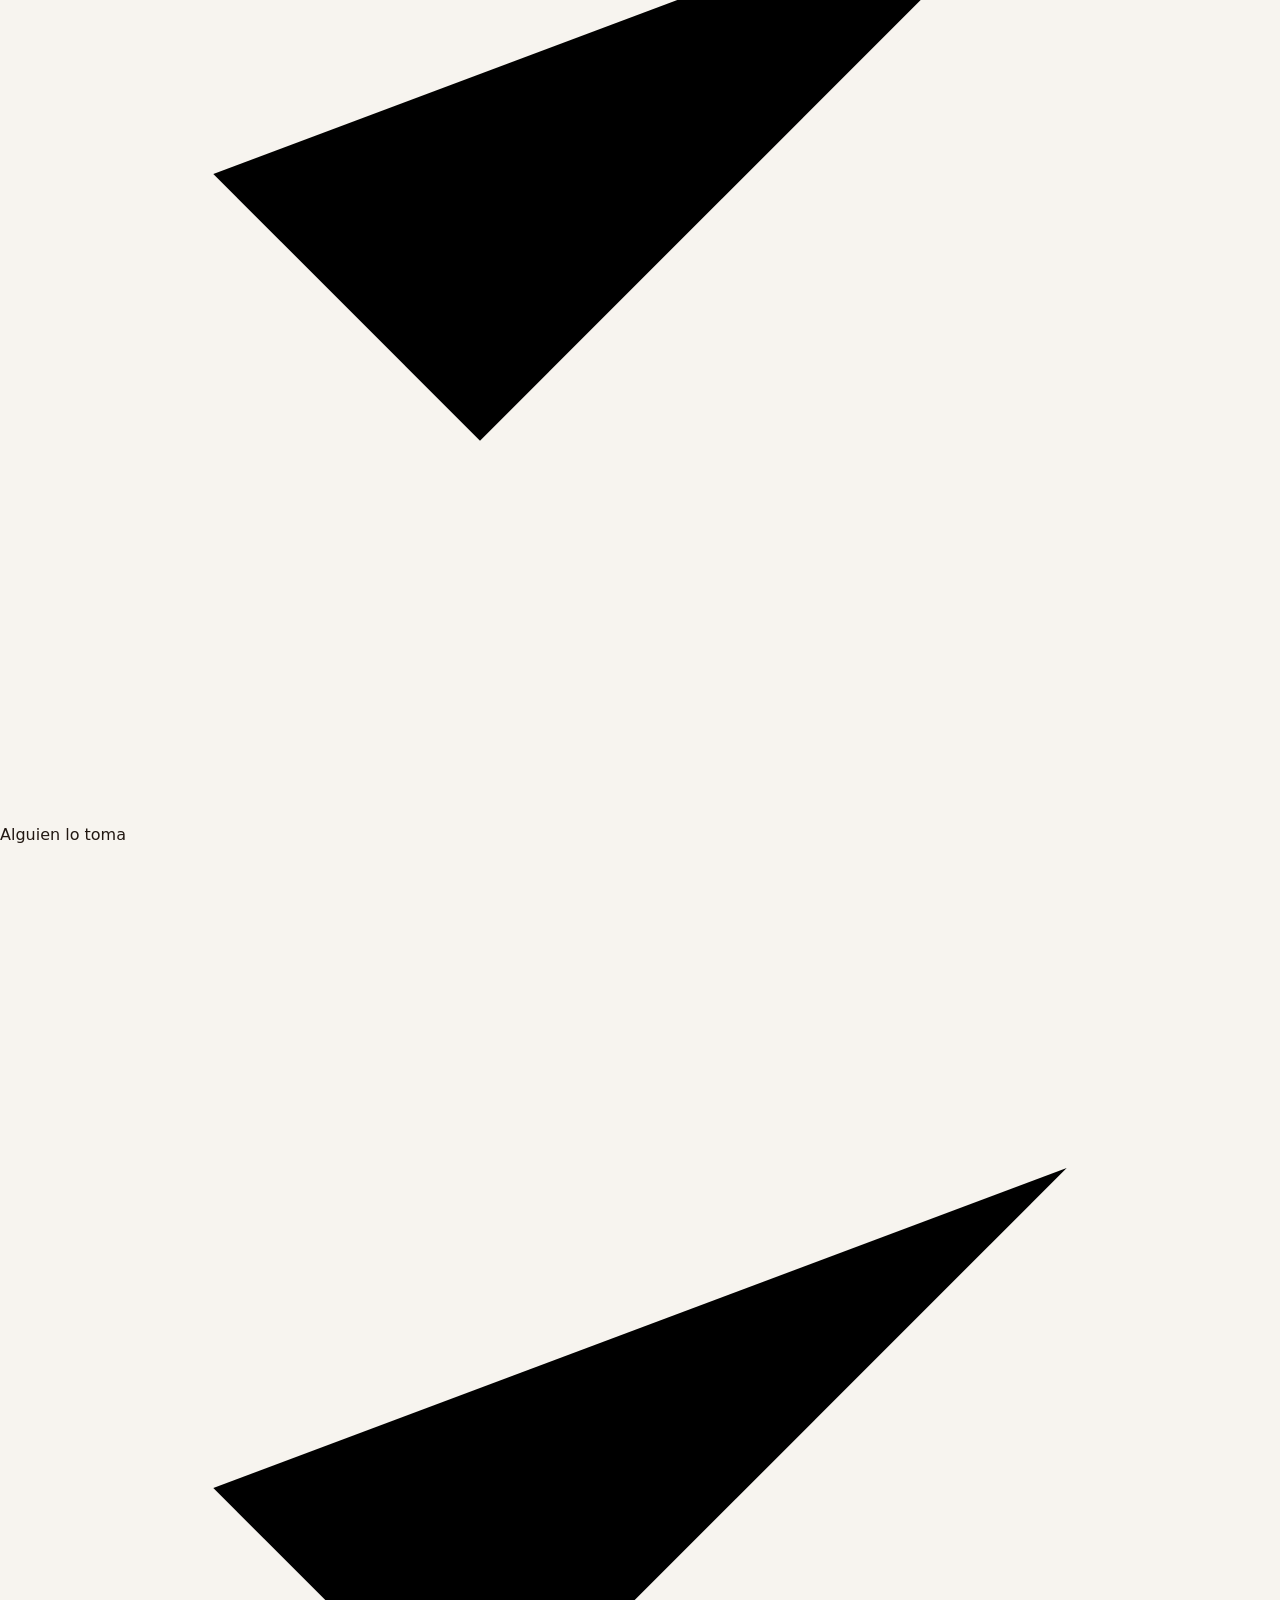
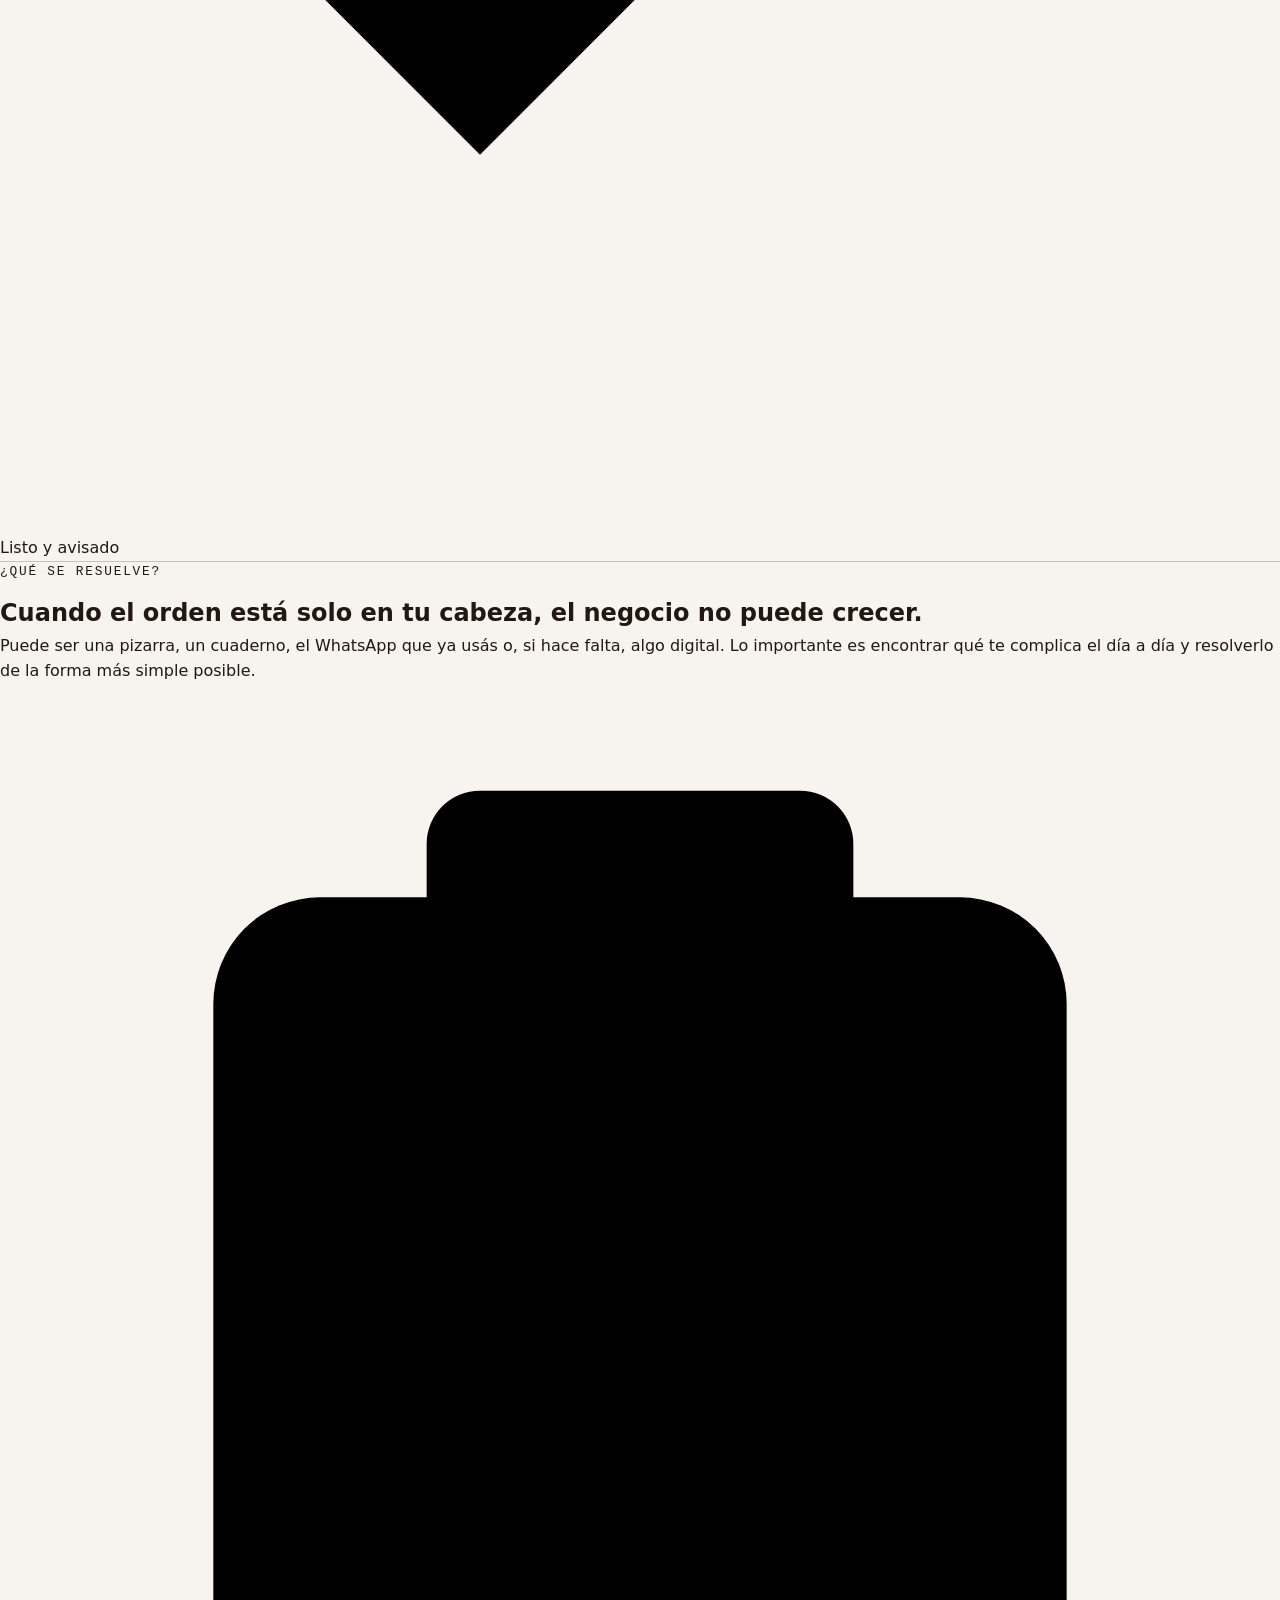
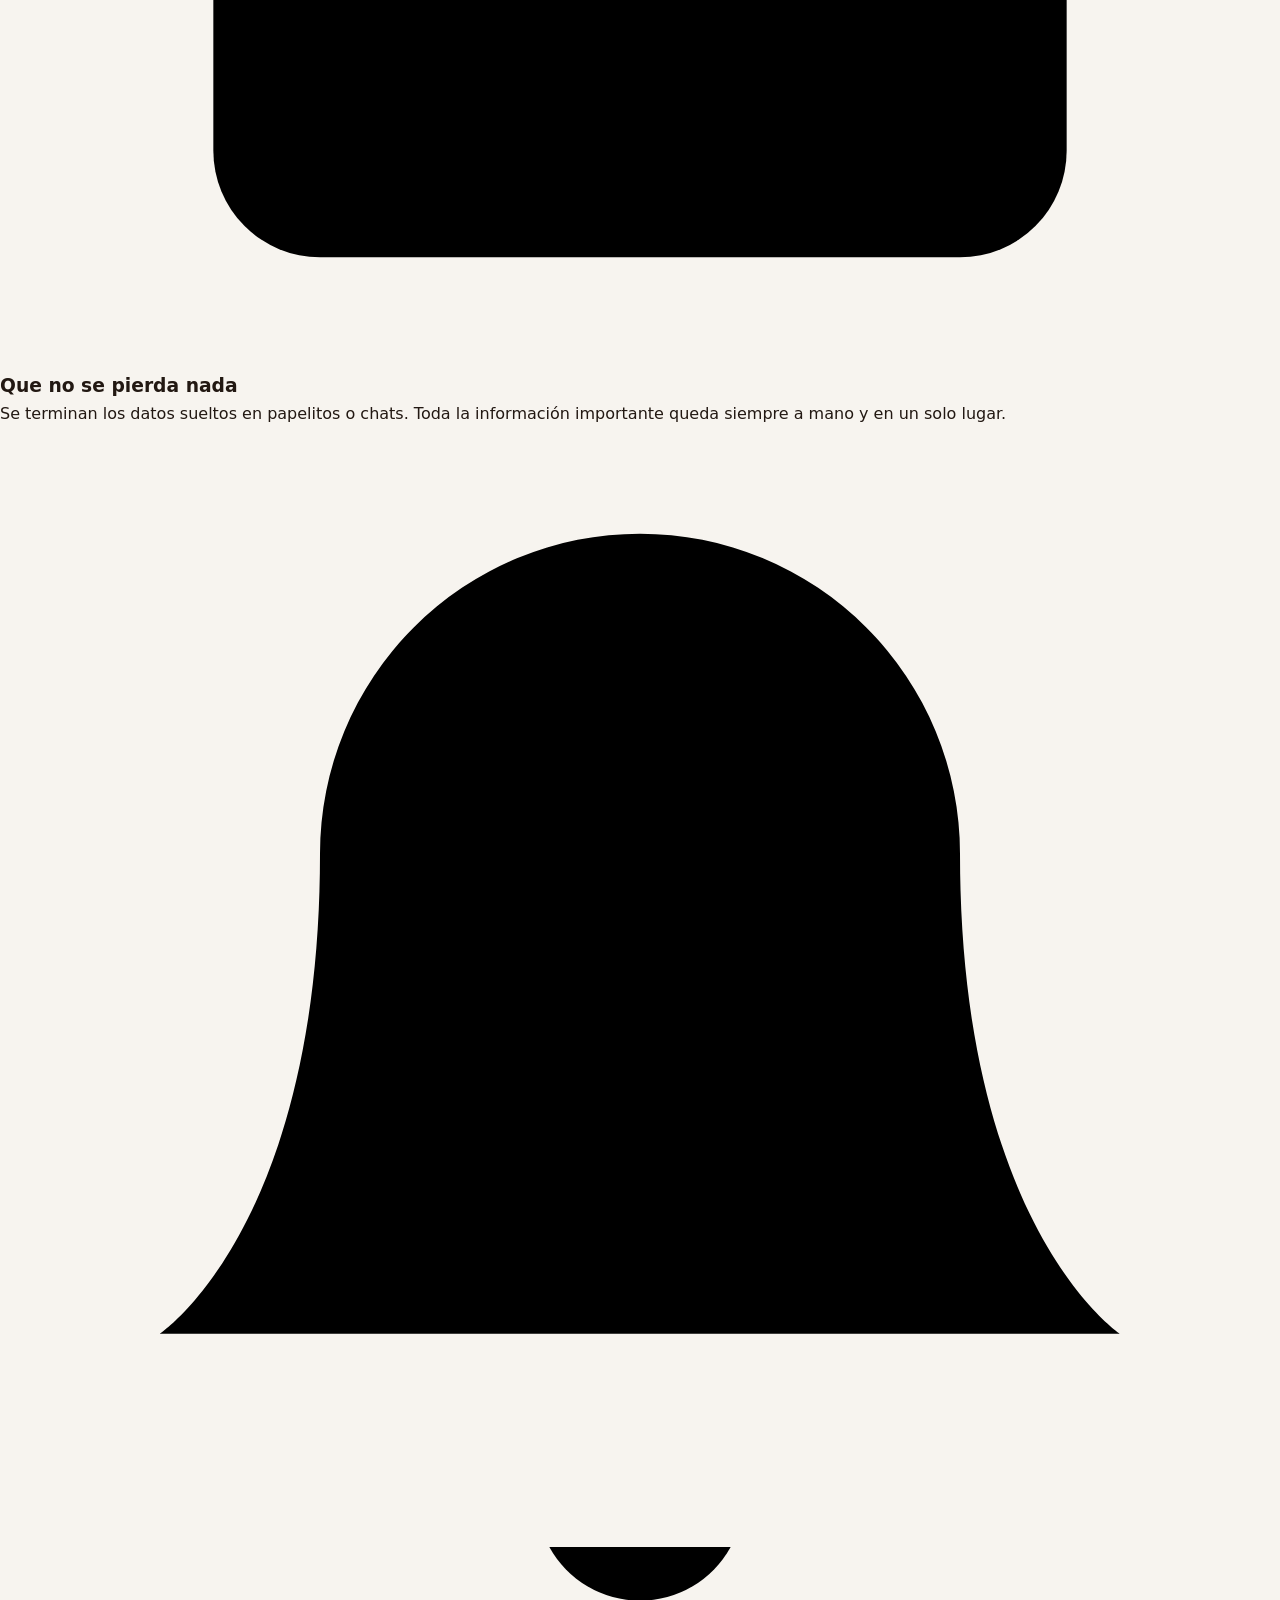
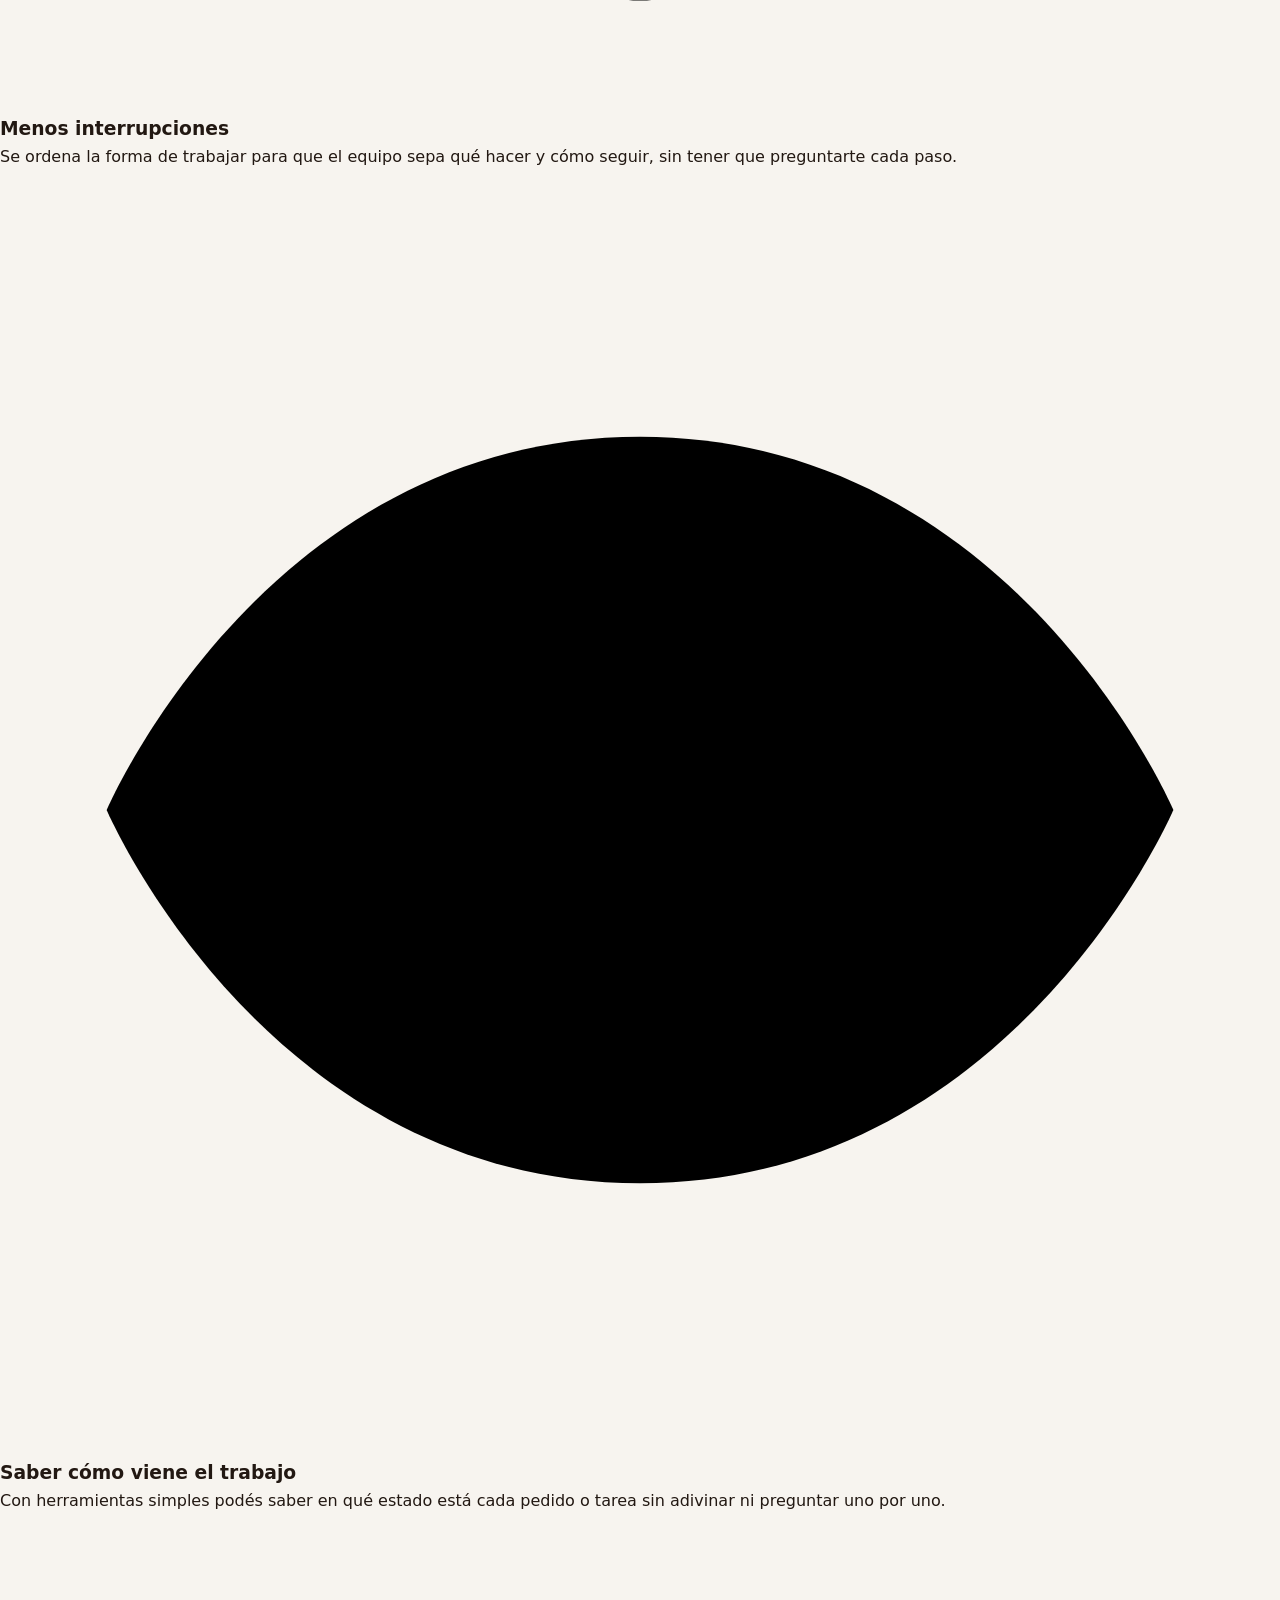
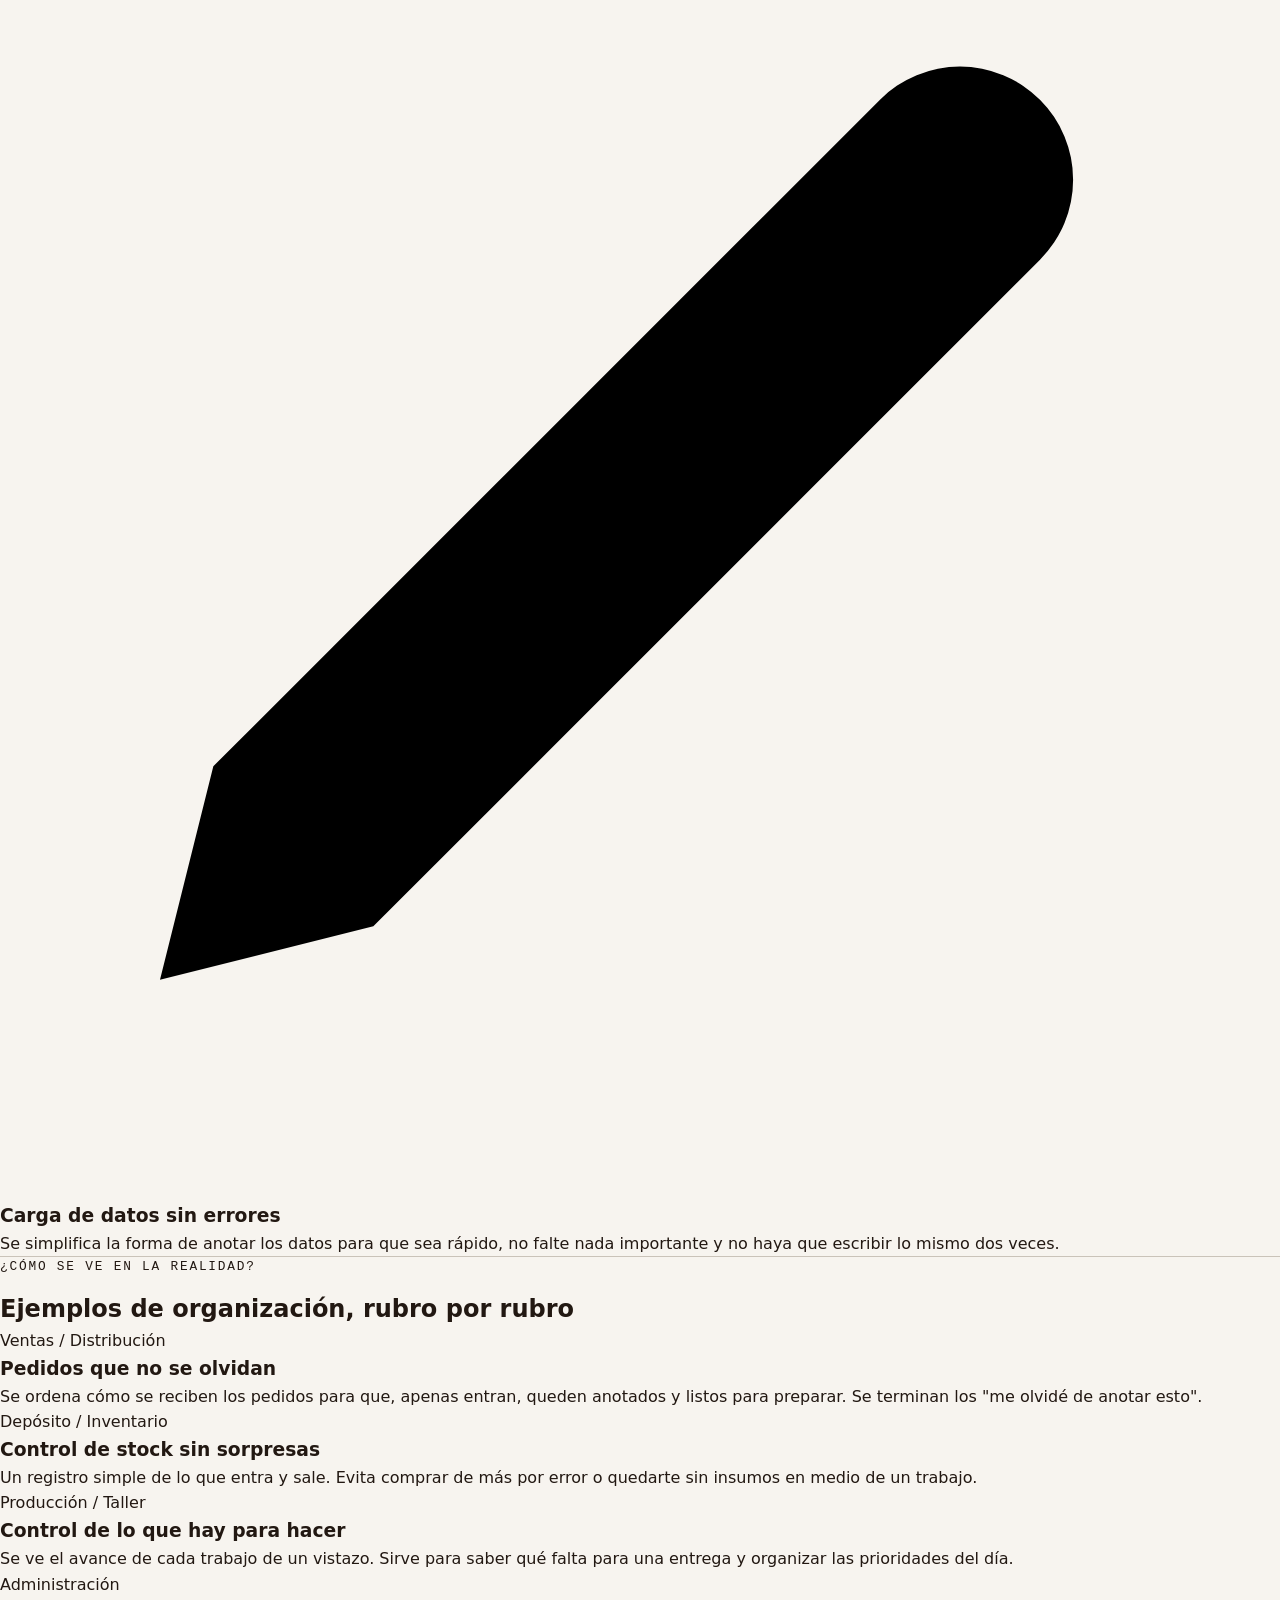
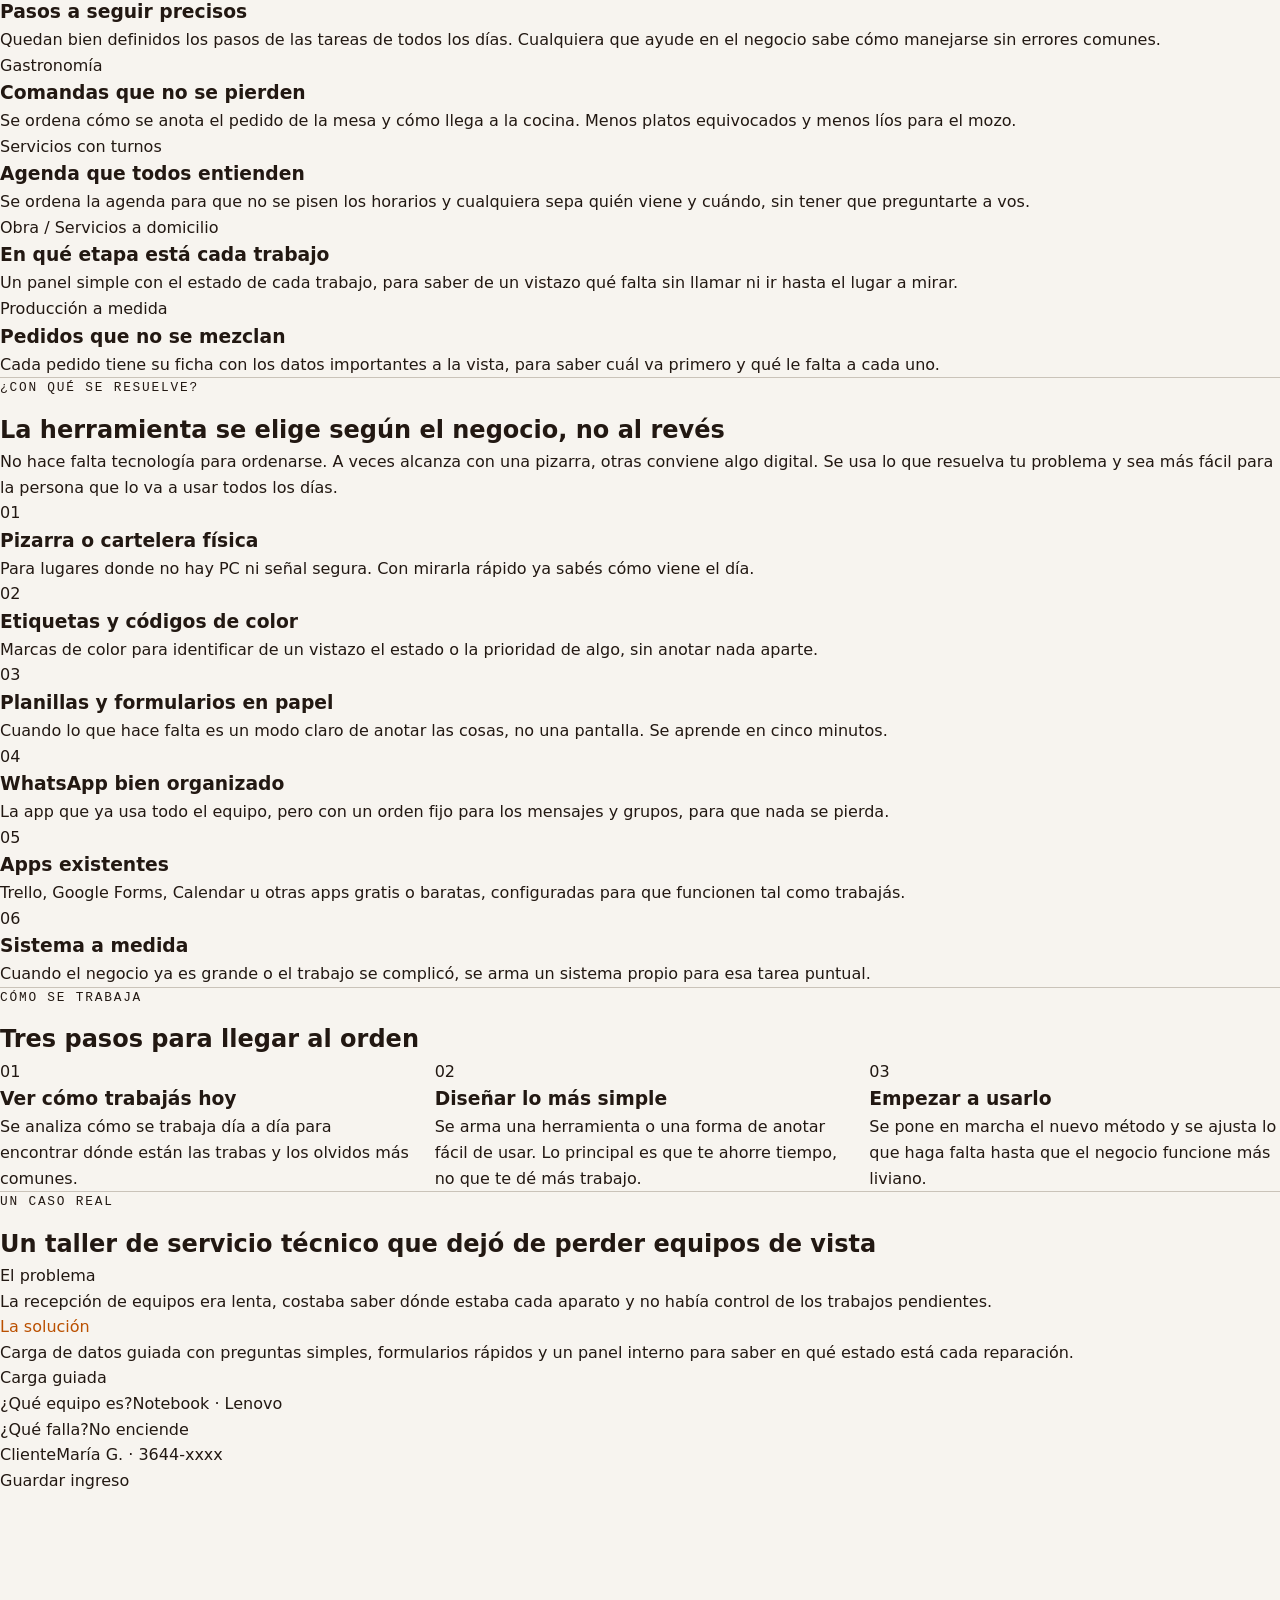
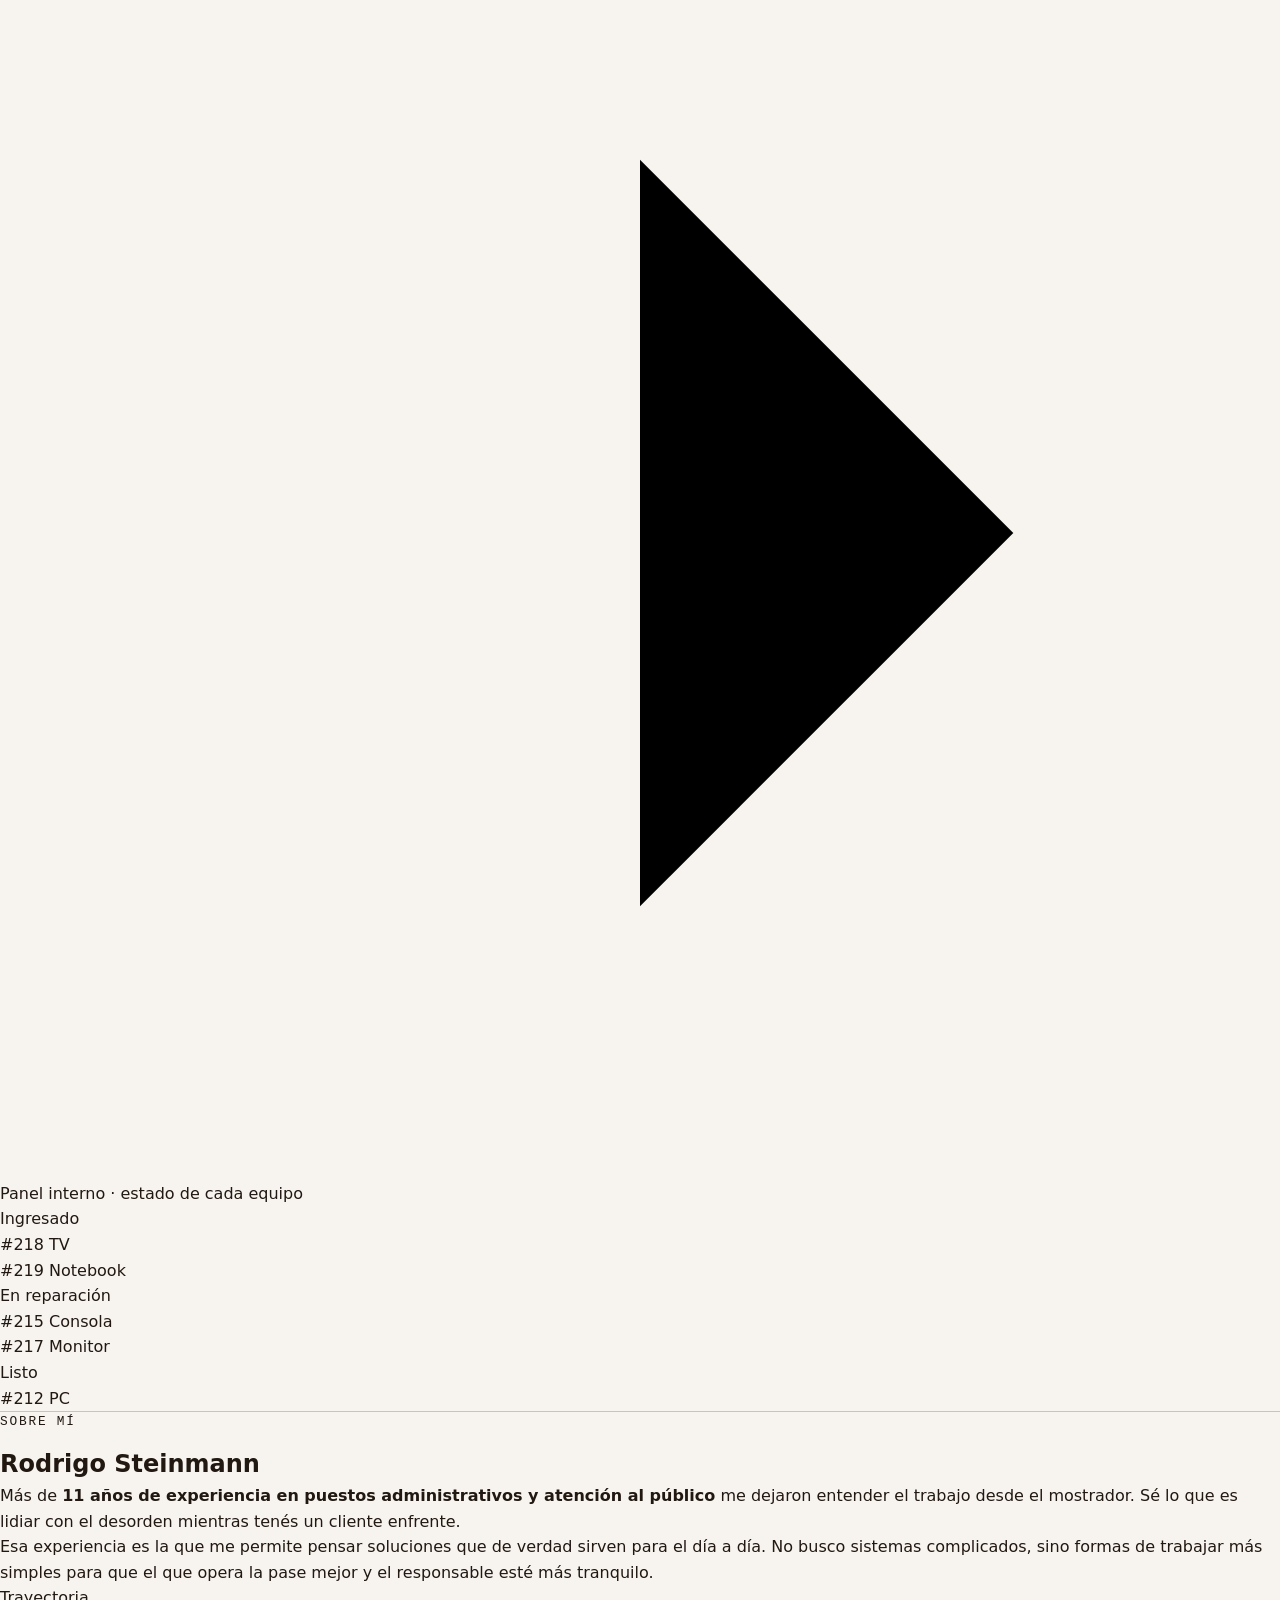
==== commit 82b715d5: "Update index.html" ====
--- a/index.html
+++ b/index.html
@@ -1,336 +1,390 @@
 <!DOCTYPE html>
 <html lang="es">
-<head>
-  <meta charset="UTF-8" />
-  <meta name="viewport" content="width=device-width, initial-scale=1.0" />
-  <meta name="theme-color" content="#f4f0e6" />
-  <title>Organización de Procesos | Orden Operativo</title>
-  <link rel="preconnect" href="https://fonts.googleapis.com" />
-  <link rel="preconnect" href="https://fonts.gstatic.com" crossorigin />
-  <link
-    href="https://fonts.googleapis.com/css2?family=Space+Grotesk:wght@400;500;600;700&family=JetBrains+Mono:wght@400;500;600;700&display=swap"
-    rel="stylesheet"
-  />
-  <link rel="stylesheet" href="styles.css" />
-</head>
-<body>
-  <header class="nav">
-    <div class="nav__inner">
-      <a href="#top" class="nav__brand">
-        <span aria-hidden="true" class="nav__logo">::</span>
-        <span class="nav__name">orden<span class="accent">.operativo</span></span>
-      </a>
-      <nav class="nav__links">
-        <a href="#diagnostico">Diagnóstico</a>
-        <a href="#ejemplos">Ejemplos</a>
-        <a href="#herramientas">Herramientas</a>
-        <a href="#metodologia">Metodología</a>
-      </nav>
-      <a href="mailto:radiobuzz@gmail.com" class="btn btn--accent">Contacto</a>
-    </div>
-  </header>
-
-  <main>
-    <!-- HERO -->
-    <section id="top" class="hero bg-grid">
-      <div class="hero__inner">
-        <div>
-          <p class="eyebrow-pill"><span class="dot"></span> Soluciones prácticas</p>
-          <h1 class="hero__title">
-            Que tu negocio funcione bien sin que todo dependa de tu
-            <span class="hero__highlight">memoria<span aria-hidden="true" class="flow-dash underline-dash"></span></span>
-          </h1>
-          <p class="hero__lead">
-            Se arman formas simples de organizar el trabajo de todos los días, para que no se te escape nada y la administración deje de ser un dolor de cabeza.
+  <head>
+    <meta charset="UTF-8" />
+    <meta name="viewport" content="width=device-width, initial-scale=1.0" />
+    <meta name="theme-color" content="#f4f6f1" />
+    <title>Orden Operativo | Que tu negocio no dependa de tu memoria</title>
+    <meta
+      name="description"
+      content="Ayuda para ordenar el trabajo de todos los días de tu negocio con herramientas simples: del caos de papelitos y chats sueltos a un sistema claro que cualquiera entiende."
+    />
+    <link rel="icon" href="favicon.svg" type="image/svg+xml" />
+    <link rel="preconnect" href="https://fonts.googleapis.com" />
+    <link rel="preconnect" href="https://fonts.gstatic.com" crossorigin />
+    <link
+      href="https://fonts.googleapis.com/css2?family=Bricolage+Grotesque:opsz,wght@12..96,400..800&family=Inter:wght@400;500;600&display=swap"
+      rel="stylesheet"
+    />
+    <link rel="stylesheet" href="styles.css" />
+  </head>
+  <body>
+    <!-- ENCABEZADO -->
+    <header class="site-header">
+      <div class="container header-inner">
+        <a href="#top" class="brand">
+          <span class="brand-mark" aria-hidden="true">O</span>
+          <span class="brand-name">Orden <span class="accent">Operativo</span></span>
+        </a>
+        <nav class="nav" aria-label="Navegación principal">
+          <a href="#diagnostico">Diagnóstico</a>
+          <a href="#ejemplos">Ejemplos</a>
+          <a href="#herramientas">Herramientas</a>
+          <a href="#metodologia">Cómo se trabaja</a>
+        </nav>
+        <a href="mailto:radiobuzz@gmail.com" class="btn btn-dark">Escribime</a>
+      </div>
+    </header>
+
+    <main>
+      <!-- HERO -->
+      <section id="top" class="hero">
+        <div class="paper-lines" aria-hidden="true"></div>
+        <div class="container hero-grid">
+          <div>
+            <p class="eyebrow-pill">
+              <span class="dot" aria-hidden="true"></span>
+              Soluciones simples para el día a día
+            </p>
+            <h1 class="hero-title">
+              Que tu negocio funcione bien sin que todo dependa de tu
+              <span class="hl">memoria</span>
+            </h1>
+            <p class="hero-lead">
+              Se arman formas simples de organizar el trabajo de todos los días, para que no se
+              te escape nada y la parte administrativa deje de ser un dolor de cabeza.
+            </p>
+            <div class="hero-actions">
+              <a href="mailto:radiobuzz@gmail.com" class="btn btn-accent">
+                Consultar por mail
+                <svg class="icon" viewBox="0 0 24 24" aria-hidden="true"><path d="M5 12h14"/><path d="m12 5 7 7-7 7"/></svg>
+              </a>
+              <a href="#ejemplos" class="btn btn-outline">Ver ejemplos claros</a>
+            </div>
+          </div>
+
+          <!-- ANTES / DESPUÉS -->
+          <div class="ba-card">
+            <div class="ba-head">
+              <span class="ba-title">Del desorden al orden</span>
+              <span class="ba-sub">tu semana real</span>
+            </div>
+            <div class="ba-grid">
+              <div class="ba-before">
+                <p class="ba-label">Antes</p>
+                <div class="ba-notes">
+                  <span class="note note-yellow n1">llamar proveedor??</span>
+                  <span class="note note-coral n2">falta stock</span>
+                  <span class="note note-white n3">pedido Ana</span>
+                  <span class="note note-white n4">pagar luz</span>
+                  <span class="note note-yellow n5">¿quién atendía?</span>
+                </div>
+              </div>
+              <div class="ba-arrow">
+                <span class="arrow-circle">
+                  <svg class="icon" viewBox="0 0 24 24" aria-hidden="true"><path d="M5 12h14"/><path d="m12 5 7 7-7 7"/></svg>
+                </span>
+              </div>
+              <div class="ba-after">
+                <p class="ba-label after">Después</p>
+                <ol class="ba-steps">
+                  <li><span class="check"><svg viewBox="0 0 24 24" aria-hidden="true"><path d="M20 6 9 17l-5-5"/></svg></span><span class="step-chip">Entra el pedido</span></li>
+                  <li><span class="check"><svg viewBox="0 0 24 24" aria-hidden="true"><path d="M20 6 9 17l-5-5"/></svg></span><span class="step-chip">Se anota solo</span></li>
+                  <li><span class="check"><svg viewBox="0 0 24 24" aria-hidden="true"><path d="M20 6 9 17l-5-5"/></svg></span><span class="step-chip">Alguien lo toma</span></li>
+                  <li><span class="check"><svg viewBox="0 0 24 24" aria-hidden="true"><path d="M20 6 9 17l-5-5"/></svg></span><span class="step-chip">Listo y avisado</span></li>
+                </ol>
+              </div>
+            </div>
+          </div>
+        </div>
+      </section>
+
+      <!-- DIAGNÓSTICO -->
+      <section id="diagnostico" class="section">
+        <div class="container">
+          <div class="section-head">
+            <p class="eyebrow">¿Qué se resuelve?</p>
+            <h2 class="section-title">
+              Cuando el orden está solo en tu cabeza, el negocio no puede crecer.
+            </h2>
+            <p class="section-lead">
+              Puede ser una pizarra, un cuaderno, el WhatsApp que ya usás o, si hace falta,
+              algo digital. Lo importante es encontrar qué te complica el día a día y
+              resolverlo de la forma más simple posible.
+            </p>
+          </div>
+          <div class="grid-4">
+            <div class="card feature">
+              <span class="feature-icon">
+                <svg viewBox="0 0 24 24" aria-hidden="true"><rect width="8" height="4" x="8" y="2" rx="1" ry="1"/><path d="M16 4h2a2 2 0 0 1 2 2v14a2 2 0 0 1-2 2H6a2 2 0 0 1-2-2V6a2 2 0 0 1 2-2h2"/><path d="M12 11h4"/><path d="M12 16h4"/><path d="M8 11h.01"/><path d="M8 16h.01"/></svg>
+              </span>
+              <h3>Que no se pierda nada</h3>
+              <p>Se terminan los datos sueltos en papelitos o chats. Toda la información importante queda siempre a mano y en un solo lugar.</p>
+            </div>
+            <div class="card feature">
+              <span class="feature-icon">
+                <svg viewBox="0 0 24 24" aria-hidden="true"><path d="M6 8a6 6 0 0 1 12 0c0 7 3 9 3 9H3s3-2 3-9"/><path d="M10.3 21a1.94 1.94 0 0 0 3.4 0"/></svg>
+              </span>
+              <h3>Menos interrupciones</h3>
+              <p>Se ordena la forma de trabajar para que el equipo sepa qué hacer y cómo seguir, sin tener que preguntarte cada paso.</p>
+            </div>
+            <div class="card feature">
+              <span class="feature-icon">
+                <svg viewBox="0 0 24 24" aria-hidden="true"><path d="M2 12s3-7 10-7 10 7 10 7-3 7-10 7-10-7-10-7Z"/><circle cx="12" cy="12" r="3"/></svg>
+              </span>
+              <h3>Saber cómo viene el trabajo</h3>
+              <p>Con herramientas simples podés saber en qué estado está cada pedido o tarea sin adivinar ni preguntar uno por uno.</p>
+            </div>
+            <div class="card feature">
+              <span class="feature-icon">
+                <svg viewBox="0 0 24 24" aria-hidden="true"><path d="M12 20h9"/><path d="M16.5 3.5a2.12 2.12 0 0 1 3 3L7 19l-4 1 1-4Z"/></svg>
+              </span>
+              <h3>Carga de datos sin errores</h3>
+              <p>Se simplifica la forma de anotar los datos para que sea rápido, no falte nada importante y no haya que escribir lo mismo dos veces.</p>
+            </div>
+          </div>
+        </div>
+      </section>
+
+      <!-- EJEMPLOS -->
+      <section id="ejemplos" class="section section-tint">
+        <div class="container">
+          <div class="section-head">
+            <p class="eyebrow">¿Cómo se ve en la realidad?</p>
+            <h2 class="section-title">Ejemplos de organización, rubro por rubro</h2>
+          </div>
+          <div class="grid-4">
+            <article class="card example">
+              <span class="tag">Ventas / Distribución</span>
+              <h3>Pedidos que no se olvidan</h3>
+              <p>Se ordena cómo se reciben los pedidos para que, apenas entran, queden anotados y listos para preparar. Se terminan los "me olvidé de anotar esto".</p>
+            </article>
+            <article class="card example">
+              <span class="tag">Depósito / Inventario</span>
+              <h3>Control de stock sin sorpresas</h3>
+              <p>Un registro simple de lo que entra y sale. Evita comprar de más por error o quedarte sin insumos en medio de un trabajo.</p>
+            </article>
+            <article class="card example">
+              <span class="tag">Producción / Taller</span>
+              <h3>Control de lo que hay para hacer</h3>
+              <p>Se ve el avance de cada trabajo de un vistazo. Sirve para saber qué falta para una entrega y organizar las prioridades del día.</p>
+            </article>
+            <article class="card example">
+              <span class="tag">Administración</span>
+              <h3>Pasos a seguir precisos</h3>
+              <p>Quedan bien definidos los pasos de las tareas de todos los días. Cualquiera que ayude en el negocio sabe cómo manejarse sin errores comunes.</p>
+            </article>
+            <article class="card example">
+              <span class="tag">Gastronomía</span>
+              <h3>Comandas que no se pierden</h3>
+              <p>Se ordena cómo se anota el pedido de la mesa y cómo llega a la cocina. Menos platos equivocados y menos líos para el mozo.</p>
+            </article>
+            <article class="card example">
+              <span class="tag">Servicios con turnos</span>
+              <h3>Agenda que todos entienden</h3>
+              <p>Se ordena la agenda para que no se pisen los horarios y cualquiera sepa quién viene y cuándo, sin tener que preguntarte a vos.</p>
+            </article>
+            <article class="card example">
+              <span class="tag">Obra / Servicios a domicilio</span>
+              <h3>En qué etapa está cada trabajo</h3>
+              <p>Un panel simple con el estado de cada trabajo, para saber de un vistazo qué falta sin llamar ni ir hasta el lugar a mirar.</p>
+            </article>
+            <article class="card example">
+              <span class="tag">Producción a medida</span>
+              <h3>Pedidos que no se mezclan</h3>
+              <p>Cada pedido tiene su ficha con los datos importantes a la vista, para saber cuál va primero y qué le falta a cada uno.</p>
+            </article>
+          </div>
+        </div>
+      </section>
+
+      <!-- HERRAMIENTAS -->
+      <section id="herramientas" class="section">
+        <div class="container">
+          <div class="section-head">
+            <p class="eyebrow">¿Con qué se resuelve?</p>
+            <h2 class="section-title">La herramienta se elige según el negocio, no al revés</h2>
+            <p class="section-lead">
+              No hace falta tecnología para ordenarse. A veces alcanza con una pizarra, otras
+              conviene algo digital. Se usa lo que resuelva tu problema y sea más fácil para la
+              persona que lo va a usar todos los días.
+            </p>
+          </div>
+          <div class="tools-grid">
+            <div class="tool">
+              <span class="tool-n">01</span>
+              <h3>Pizarra o cartelera física</h3>
+              <p>Para lugares donde no hay PC ni señal segura. Con mirarla rápido ya sabés cómo viene el día.</p>
+            </div>
+            <div class="tool">
+              <span class="tool-n">02</span>
+              <h3>Etiquetas y códigos de color</h3>
+              <p>Marcas de color para identificar de un vistazo el estado o la prioridad de algo, sin anotar nada aparte.</p>
+            </div>
+            <div class="tool">
+              <span class="tool-n">03</span>
+              <h3>Planillas y formularios en papel</h3>
+              <p>Cuando lo que hace falta es un modo claro de anotar las cosas, no una pantalla. Se aprende en cinco minutos.</p>
+            </div>
+            <div class="tool">
+              <span class="tool-n">04</span>
+              <h3>WhatsApp bien organizado</h3>
+              <p>La app que ya usa todo el equipo, pero con un orden fijo para los mensajes y grupos, para que nada se pierda.</p>
+            </div>
+            <div class="tool">
+              <span class="tool-n">05</span>
+              <h3>Apps existentes</h3>
+              <p>Trello, Google Forms, Calendar u otras apps gratis o baratas, configuradas para que funcionen tal como trabajás.</p>
+            </div>
+            <div class="tool">
+              <span class="tool-n">06</span>
+              <h3>Sistema a medida</h3>
+              <p>Cuando el negocio ya es grande o el trabajo se complicó, se arma un sistema propio para esa tarea puntual.</p>
+            </div>
+          </div>
+        </div>
+      </section>
+
+      <!-- METODOLOGÍA -->
+      <section id="metodologia" class="section section-tint">
+        <div class="container">
+          <div class="section-head">
+            <p class="eyebrow">Cómo se trabaja</p>
+            <h2 class="section-title">Tres pasos para llegar al orden</h2>
+          </div>
+          <ol class="steps">
+            <li class="step">
+              <span class="step-n">01</span>
+              <h3>Ver cómo trabajás hoy</h3>
+              <p>Se analiza cómo se trabaja día a día para encontrar dónde están las trabas y los olvidos más comunes.</p>
+            </li>
+            <li class="step">
+              <span class="step-n">02</span>
+              <h3>Diseñar lo más simple</h3>
+              <p>Se arma una herramienta o una forma de anotar fácil de usar. Lo principal es que te ahorre tiempo, no que te dé más trabajo.</p>
+            </li>
+            <li class="step">
+              <span class="step-n">03</span>
+              <h3>Empezar a usarlo</h3>
+              <p>Se pone en marcha el nuevo método y se ajusta lo que haga falta hasta que el negocio funcione más liviano.</p>
+            </li>
+          </ol>
+        </div>
+      </section>
+
+      <!-- CASO REAL -->
+      <section id="caso" class="section section-ink">
+        <div class="container">
+          <div class="section-head">
+            <p class="eyebrow">Un caso real</p>
+            <h2 class="section-title">Un taller de servicio técnico que dejó de perder equipos de vista</h2>
+          </div>
+          <div class="case-top">
+            <div class="case-problem">
+              <p class="case-label">El problema</p>
+              <p>La recepción de equipos era lenta, costaba saber dónde estaba cada aparato y no había control de los trabajos pendientes.</p>
+            </div>
+            <div class="case-solution">
+              <p class="case-label accent">La solución</p>
+              <p>Carga de datos guiada con preguntas simples, formularios rápidos y un panel interno para saber en qué estado está cada reparación.</p>
+            </div>
+          </div>
+          <div class="case-mocks">
+            <div class="mock">
+              <p class="mock-label">Carga guiada</p>
+              <div class="intake">
+                <div class="intake-row"><span class="intake-k">¿Qué equipo es?</span><span class="intake-v">Notebook · Lenovo</span></div>
+                <div class="intake-row"><span class="intake-k">¿Qué falla?</span><span class="intake-v">No enciende</span></div>
+                <div class="intake-row"><span class="intake-k">Cliente</span><span class="intake-v">María G. · 3644-xxxx</span></div>
+                <span class="intake-btn">Guardar ingreso <svg class="icon" viewBox="0 0 24 24" aria-hidden="true"><path d="M5 12h14"/><path d="m12 5 7 7-7 7"/></svg></span>
+              </div>
+            </div>
+            <div class="mock">
+              <p class="mock-label">Panel interno · estado de cada equipo</p>
+              <div class="board">
+                <div class="board-col">
+                  <p class="board-h"><span class="bdot muted"></span>Ingresado</p>
+                  <div class="board-item">#218 TV</div>
+                  <div class="board-item">#219 Notebook</div>
+                </div>
+                <div class="board-col">
+                  <p class="board-h"><span class="bdot accent"></span>En reparación</p>
+                  <div class="board-item">#215 Consola</div>
+                  <div class="board-item">#217 Monitor</div>
+                </div>
+                <div class="board-col">
+                  <p class="board-h"><span class="bdot primary"></span>Listo</p>
+                  <div class="board-item">#212 PC</div>
+                </div>
+              </div>
+            </div>
+          </div>
+        </div>
+      </section>
+
+      <!-- SOBRE MÍ -->
+      <section id="sobre-mi" class="section">
+        <div class="container about-grid">
+          <div>
+            <p class="eyebrow">Sobre mí</p>
+            <h2 class="section-title">Rodrigo Steinmann</h2>
+            <div class="about-text">
+              <p>
+                Más de <strong>11 años de experiencia en puestos administrativos y atención al público</strong>
+                me dejaron entender el trabajo desde el mostrador. Sé lo que es lidiar con el
+                desorden mientras tenés un cliente enfrente.
+              </p>
+              <p>
+                Esa experiencia es la que me permite pensar soluciones que de verdad sirven para
+                el día a día. No busco sistemas complicados, sino formas de trabajar más simples
+                para que el que opera la pase mejor y el responsable esté más tranquilo.
+              </p>
+            </div>
+            <dl class="about-stats">
+              <div>
+                <dt>Trayectoria</dt>
+                <dd>11+ años</dd>
+              </div>
+              <div>
+                <dt>Enfoque</dt>
+                <dd>Práctico</dd>
+              </div>
+            </dl>
+          </div>
+        </div>
+      </section>
+
+      <!-- CTA -->
+      <section class="cta">
+        <div class="paper-lines" aria-hidden="true"></div>
+        <div class="container cta-inner">
+          <h2 class="cta-title">¿Ordenamos tu emprendimiento?</h2>
+          <p class="cta-lead">
+            Se hace un diagnóstico inicial para ver dónde podés ganar tiempo y claridad en el
+            día a día de tu negocio.
           </p>
-          <div class="hero__actions">
-            <a href="mailto:radiobuzz@gmail.com" class="btn btn--accent btn--lg">Consultar por mail</a>
-            <a href="#ejemplos" class="btn btn--outline btn--lg">Ver ejemplos claros</a>
-          </div>
-        </div>
-
-        <div class="flow">
-          <div class="flow__head"><span>esquema_de_orden.v2</span></div>
-          <div class="flow__grid">
-            <div class="flow__panel flow__panel--dashed">
-              <p class="flow__label muted">Antes</p>
-              <div class="flow__chaos">
-                <span style="top:5%; left:10%; transform:rotate(-12deg);"></span>
-                <span style="top:25%; left:70%; transform:rotate(15deg);"></span>
-                <span style="top:60%; left:20%; transform:rotate(-5deg);"></span>
-                <span style="top:45%; left:50%; transform:rotate(20deg);"></span>
-              </div>
-            </div>
-            <div class="flow__panel flow__panel--after">
-              <p class="flow__label accent">Después</p>
-              <ol class="flow__steps">
-                <span aria-hidden="true" class="flow-dash flow__line"></span>
-                <li><span class="flow__node"></span><span class="flow__step">Ingreso de datos</span></li>
-                <li><span class="flow__node"></span><span class="flow__step">Tarea asignada</span></li>
-                <li><span class="flow__node"></span><span class="flow__step">Estado actual</span></li>
-                <li><span class="flow__node"></span><span class="flow__step">Trabajo listo</span></li>
-              </ol>
-            </div>
-          </div>
-        </div>
+          <a href="mailto:radiobuzz@gmail.com" class="btn btn-accent">
+            Enviar mail de consulta
+            <svg class="icon" viewBox="0 0 24 24" aria-hidden="true"><path d="M5 12h14"/><path d="m12 5 7 7-7 7"/></svg>
+          </a>
+        </div>
+      </section>
+    </main>
+
+    <!-- PIE -->
+    <footer class="site-footer">
+      <div class="container footer-inner">
+        <div class="brand">
+          <span class="brand-mark small" aria-hidden="true">O</span>
+          <span class="brand-name small">Orden Operativo</span>
+        </div>
+        <p class="footer-copy">© <span id="year">2026</span> · Organización de procesos operativos</p>
+        <a href="mailto:radiobuzz@gmail.com" class="footer-mail">radiobuzz@gmail.com</a>
       </div>
-    </section>
-
-    <!-- DIAGNÓSTICO -->
-    <section id="diagnostico" class="section">
-      <div class="wrap wrap--narrow">
-        <div class="section__head">
-          <p class="eyebrow accent">¿Qué problemas se resuelven?</p>
-          <h2 class="section__title">Cuando el orden está solo en tu cabeza, el emprendimiento no puede crecer.</h2>
-          <p class="hero__lead" style="margin-top:1rem;">Puede ser una pizarra, un cuaderno, el WhatsApp que ya usás, o si hace falta, algo digital. Lo importante es encontrar qué es lo que te complica el día a día y resolverlo de la forma más simple posible.</p>
-        </div>
-
-        <div class="grid-cards">
-          <div class="pcard">
-            <span class="pcard__number">01</span>
-            <h3>Que no se pierda nada</h3>
-            <p>Se terminan los datos sueltos en papelitos o chats. Toda la información importante queda siempre a mano y en un solo lugar.</p>
-          </div>
-          <div class="pcard">
-            <span class="pcard__number">02</span>
-            <h3>Menos interrupciones</h3>
-            <p>Se ordena la forma de trabajar para que el equipo sepa qué hacer y cómo seguir, sin tener que preguntarte cada paso.</p>
-          </div>
-          <div class="pcard">
-            <span class="pcard__number">03</span>
-            <h3>Saber cómo viene el trabajo</h3>
-            <p>Con herramientas simples, se puede saber en qué estado está cada pedido o tarea sin tener que adivinar o preguntar uno por uno.</p>
-          </div>
-          <div class="pcard">
-            <span class="pcard__number">04</span>
-            <h3>Carga de datos sin errores</h3>
-            <p>Se simplifica la forma de anotar los datos para que sea rápido, no falte nada importante y no haya que escribir lo mismo dos veces.</p>
-          </div>
-        </div>
-      </div>
-    </section>
-
-  <!-- EJEMPLOS -->
-    <section id="ejemplos" class="section section--muted">
-      <div class="wrap">
-        <div class="section__head">
-          <p class="eyebrow accent">¿Cómo se ve esto en la realidad?</p>
-          <h2 class="section__title">Ejemplos de organización</h2>
-        </div>
-
-        <div class="grid-cards" style="background:transparent; border:none; gap:2rem;">
-          <!-- Ejemplo 1 -->
-          <div class="scard">
-            <p class="mono accent" style="margin-bottom:1rem">VENTAS / DISTRIBUCIÓN</p>
-            <h3>Pedidos que no se olvidan</h3>
-            <p>Se ordena cómo se reciben los pedidos para que, apenas entran, queden anotados y listos para preparar. Se terminan los "me olvidé de anotar esto" o "no entendí qué pidió".</p>
-          </div>
-
-          <!-- Ejemplo 2 -->
-          <div class="scard">
-            <p class="mono accent" style="margin-bottom:1rem">DEPÓSITO / INVENTARIO</p>
-            <h3>Control de stock sin sorpresas</h3>
-            <p>Se lleva un registro simple de lo que entra y sale. Evita comprar de más por error o quedarte sin insumos en medio de un trabajo por no revisar a tiempo.</p>
-          </div>
-
-          <!-- Ejemplo 3 -->
-          <div class="scard">
-            <p class="mono accent" style="margin-bottom:1rem">PRODUCCIÓN / TALLER</p>
-            <h3>Control de lo que hay para hacer</h3>
-            <p>Se puede ver el avance de cada trabajo de un vistazo. Sirve para saber rápido qué falta para terminar una entrega y organizar las prioridades del día sin vueltas.</p>
-          </div>
-
-          <!-- Ejemplo 4 -->
-          <div class="scard">
-            <p class="mono accent" style="margin-bottom:1rem">ADMINISTRACIÓN</p>
-            <h3>Pasos a seguir precisos</h3>
-            <p>Se dejan bien definidos los pasos para las tareas de todos los días. Así, cualquiera que ayude en el negocio sabe cómo manejarse sin cometer errores comunes.</p>
-          </div>
-
-          <!-- Ejemplo 5 -->
-          <div class="scard">
-            <p class="mono accent" style="margin-bottom:1rem">GASTRONOMÍA</p>
-            <h3>Comandas que no se pierden</h3>
-            <p>Se ordena cómo se anota el pedido de la mesa y cómo llega a la cocina. Menos platos equivocados y menos complicaciones para el mozo.</p>
-          </div>
-
-          <!-- Ejemplo 6 -->
-          <div class="scard">
-            <p class="mono accent" style="margin-bottom:1rem">SERVICIOS CON TURNOS</p>
-            <h3>Agenda que todos entienden</h3>
-            <p>Se ordena la agenda de turnos para que no se pisen los horarios y cualquiera pueda saber quién viene y cuándo, sin tener que preguntarte a vos.</p>
-          </div>
-
-          <!-- Ejemplo 7 -->
-          <div class="scard">
-            <p class="mono accent" style="margin-bottom:1rem">OBRA / SERVICIOS A DOMICILIO</p>
-            <h3>Saber en qué etapa está cada trabajo</h3>
-            <p>Se arma un panel simple mostrando el estado de cada trabajo, para saber de un vistazo qué falta sin tener que llamar o ir hasta el lugar a mirar.</p>
-          </div>
-
-          <!-- Ejemplo 8 -->
-          <div class="scard">
-            <p class="mono accent" style="margin-bottom:1rem">PRODUCCIÓN A MEDIDA</p>
-            <h3>Pedidos que no se mezclan</h3>
-            <p>Cada pedido tiene su propia ficha con los datos importantes a la vista, para saber cuál va primero y qué le falta a cada uno sin tener que preguntar.</p>
-          </div>
-        </div>
-      </div>
-    </section>
-
-    <!-- HERRAMIENTAS -->
-    <section id="herramientas" class="section section--muted">
-      <div class="wrap wrap--narrow">
-        <div class="section__head">
-          <p class="eyebrow accent">¿Con qué se resuelve?</p>
-          <h2 class="section__title">La herramienta se elige según el negocio, no al revés</h2>
-          <p class="hero__lead" style="margin-top:1rem;">No hace falta tecnología para ordenarse. A veces alcanza con una pizarra, otras veces conviene algo digital. Se usa lo que resuelva tu problema y sea más fácil para la persona que lo va a usar todos los días.</p>
-        </div>
-
-        <div class="grid-cards">
-          <div class="pcard">
-            <span class="pcard__number">01</span>
-            <h3>Pizarra o cartelera física</h3>
-            <p>Para lugares donde no hay PC ni señal segura. Con mirarla rápidamente ya sabés cómo viene el día.</p>
-          </div>
-          <div class="pcard">
-            <span class="pcard__number">02</span>
-            <h3>Etiquetas y códigos de color</h3>
-            <p>Carteles o marcas de color para identificar de un vistazo el estado o la prioridad de algo, sin tener que anotar nada aparte.</p>
-          </div>
-          <div class="pcard">
-            <span class="pcard__number">03</span>
-            <h3>Planillas y formularios en papel</h3>
-            <p>Cuando lo que hace falta es un modo claro de anotar las cosas, no una pantalla. Se aprende a usar en cinco minutos.</p>
-          </div>
-          <div class="pcard">
-            <span class="pcard__number">04</span>
-            <h3>WhatsApp bien organizado</h3>
-            <p>La app que ya usa todo el equipo, pero con un orden fijo para los mensajes o los grupos, para que nada se pierda entre tanto chat.</p>
-          </div>
-          <div class="pcard">
-            <span class="pcard__number">05</span>
-            <h3>Apps existentes</h3>
-            <p>Trello, Google Forms, Calendar u otras apps gratis o baratas, configuradas para que funcionen tal cómo trabajás en realidad.</p>
-          </div>
-          <div class="pcard">
-            <span class="pcard__number">06</span>
-            <h3>Sistema a medida</h3>
-            <p>Cuando el negocio ya es grande o el trabajo se complicó, se arma un sistema propio, pensado para esa tarea puntual.</p>
-          </div>
-        </div>
-      </div>
-    </section>
-
-    <!-- METODOLOGÍA -->
-    <section id="metodologia" class="section">
-      <div class="wrap">
-        <div class="section__head">
-          <h2 class="section__title">Cómo se llega al orden</h2>
-        </div>
-        <div class="steps">
-          <span aria-hidden="true" class="flow-dash steps__line"></span>
-          <div class="scard">
-            <span class="scard__num">01</span>
-            <h3>Ver cómo trabajás hoy</h3>
-            <p>Se analiza cómo se trabaja día a día para encontrar dónde están las trabas o los olvidos más comunes.</p>
-          </div>
-          <div class="scard">
-            <span class="scard__num">02</span>
-            <h3>Diseñar lo más simple</h3>
-            <p>Se arma una herramienta o una forma de anotar que sea fácil de usar. Lo principal es que te ahorre tiempo, no que te dé más trabajo.</p>
-          </div>
-          <div class="scard">
-            <span class="scard__num">03</span>
-            <h3>Empezar a usarlo</h3>
-            <p>Se pone en marcha el nuevo método y se ajusta lo que haga falta hasta que el negocio funcione más liviano.</p>
-          </div>
-        </div>
-      </div>
-    </section>
-
-    <!-- CASO TALLER -->
-    <section id="caso" class="caso bg-grid-ink">
-      <div class="wrap">
-        <div class="section__head">
-          <p class="eyebrow accent">Un caso real</p>
-          <h2 class="section__title">Organización para un taller de servicio técnico</h2>
-        </div>
-        <div class="caso__cols">
-          <div class="caso__box">
-            <p class="eyebrow caso__muted">El problema</p>
-            <p class="caso__text">La recepción de equipos era lenta, costaba saber dónde estaba cada aparato y no había control administrativo de los trabajos pendientes.</p>
-          </div>
-          <div class="caso__box caso__box--accent">
-            <p class="eyebrow accent">La solución</p>
-            <p class="caso__text">Carga de datos guiada con preguntas simples, formularios rápidos y un panel interno para saber en qué estado está cada reparación.</p>
-          </div>
-        </div>
-        <div class="carousel">
-          <div class="carousel__nav">
-            <button class="carousel__tab active" onclick="switchSlide(0)">Carga guiada</button>
-            <button class="carousel__tab" onclick="switchSlide(1)">Control interno</button>
-            <button class="carousel__tab" onclick="switchSlide(2)">Formularios rápidos</button>
-          </div>
-          <div class="carousel__slides">
-            <figure class="carousel__slide active">
-              <div class="carousel__img-wrapper"><img src="./demo2.png" alt="Carga de datos" /></div>
-            </figure>
-            <figure class="carousel__slide">
-              <div class="carousel__img-wrapper"><img src="./demo1.png" alt="Control de estados" /></div>
-            </figure>
-            <figure class="carousel__slide">
-              <div class="carousel__img-wrapper"><img src="./demo3.png" alt="Formularios rápidos" /></div>
-            </figure>
-          </div>
-        </div>
-      </div>
-    </section>
-
-    <!-- SOBRE MÍ -->
-    <section id="sobre-mi" class="section">
-      <div class="wrap about">
-        <div>
-          <h2 class="section__title">Experiencia administrativa</h2>
-          <p class="muted" style="margin-top: 0.5rem;">Rodrigo Steinmann</p>
-          <dl class="about__stats">
-            <div><dt>Trayectoria</dt><dd>11+ años</dd></div>
-            <div><dt>Enfoque</dt><dd>Práctico</dd></div>
-          </dl>
-        </div>
-        <div class="about__text">
-          <p>Más de <strong>11 años de experiencia en puestos administrativos y atención al público</strong> permiten entender el trabajo desde el mostrador. Sé lo que es lidiar con el desorden mientras tenés un cliente enfrente.</p>
-          <p>Esa experiencia es la que permite pensar soluciones que de verdad sirven para el día a día. No se buscan sistemas complicados, sino formas de trabajar más simples para que el que opera la pase mejor y el responsable pueda estar más tranquilo.</p>
-        </div>
-      </div>
-    </section>
-
-    <section class="cta bg-grid">
-      <div class="cta__inner">
-        <h2 class="cta__title">¿Ordenamos tu emprendimiento?</h2>
-        <p class="cta__lead">Se hace un diagnóstico inicial para ver dónde podés ganar tiempo y claridad en el día a día de tu negocio.</p>
-        <a href="mailto:radiobuzz@gmail.com" class="btn btn--accent btn--lg">Enviar mail de consulta <span aria-hidden="true">&rarr;</span></a>
-      </div>
-    </section>
-  </main>
-
-  <footer class="footer">
-    <div class="footer__inner">
-      <p class="mono muted">© 2026 Organización de Procesos Operativos</p>
-    </div>
-  </footer>
-
-  <script>
-    function switchSlide(index) {
-      const slides = document.querySelectorAll('.carousel__slide');
-      const tabs = document.querySelectorAll('.carousel__tab');
-      slides.forEach((slide, i) => {
-        slide.classList.remove('active');
-        tabs[i].classList.remove('active');
-      });
-      slides[index].classList.add('active');
-      tabs[index].classList.add('active');
-    }
-  </script>
-</body>
+    </footer>
+
+    <script>
+      document.getElementById("year").textContent = new Date().getFullYear();
+    </script>
+  </body>
 </html>
--- a/styles.css
+++ b/styles.css
@@ -8,10 +8,10 @@
   --foreground: oklch(0.22 0.02 55);
   --card: oklch(0.985 0.006 85);
   --muted: oklch(0.93 0.012 85);
-  --muted-foreground: oklch(0.5 0.018 60);
-  --accent: oklch(0.72 0.17 55);
+  --muted-foreground: oklch(0.4 0.02 60);
+  --accent: oklch(0.56 0.16 50);
   --accent-foreground: oklch(0.99 0.01 85);
-  --border: oklch(0.88 0.014 80);
+  --border: oklch(0.82 0.016 80);
   --ink: oklch(0.2 0.02 55);
   --ink-foreground: oklch(0.94 0.01 85);
   --radius: 0.5rem;
@@ -118,7 +118,7 @@
   gap: 0.5rem;
   border-radius: var(--radius);
   font-family: var(--font-mono);
-  font-size: 0.8rem;
+  font-size: 0.85rem;
   font-weight: 600;
   text-transform: uppercase;
   letter-spacing: 0.12em;
@@ -127,7 +127,7 @@
 }
 .btn--lg {
   padding: 0.9rem 1.75rem;
-  font-size: 0.85rem;
+  font-size: 0.9rem;
 }
 .btn--accent {
   background: var(--accent);
@@ -176,12 +176,12 @@
   background: var(--foreground);
   color: var(--background);
   font-family: var(--font-mono);
-  font-size: 0.75rem;
+  font-size: 0.8rem;
   font-weight: 700;
 }
 .nav__name {
   font-family: var(--font-mono);
-  font-size: 0.875rem;
+  font-size: 0.9375rem;
   font-weight: 500;
 }
 .nav__links {
@@ -191,7 +191,7 @@
 }
 .nav__links a {
   font-family: var(--font-mono);
-  font-size: 0.75rem;
+  font-size: 0.8rem;
   text-transform: uppercase;
   letter-spacing: 0.12em;
   color: var(--muted-foreground);
@@ -204,7 +204,7 @@
 /* ---------- Eyebrows / headings ---------- */
 .eyebrow {
   font-family: var(--font-mono);
-  font-size: 0.75rem;
+  font-size: 0.8rem;
   text-transform: uppercase;
   letter-spacing: 0.14em;
   margin-bottom: 0.75rem;
@@ -218,7 +218,7 @@
   border-radius: 999px;
   padding: 0.25rem 0.75rem;
   font-family: var(--font-mono);
-  font-size: 11px;
+  font-size: 12px;
   text-transform: uppercase;
   letter-spacing: 0.16em;
   color: var(--muted-foreground);
@@ -295,7 +295,7 @@
 .hero__meta {
   margin-top: 2rem;
   font-family: var(--font-mono);
-  font-size: 0.75rem;
+  font-size: 0.8rem;
   color: var(--muted-foreground);
 }
 
@@ -312,7 +312,7 @@
   align-items: center;
   justify-content: space-between;
   font-family: var(--font-mono);
-  font-size: 10px;
+  font-size: 11px;
   text-transform: uppercase;
   letter-spacing: 0.16em;
   color: var(--muted-foreground);
@@ -341,7 +341,7 @@
 }
 .flow__label {
   font-family: var(--font-mono);
-  font-size: 10px;
+  font-size: 11px;
   text-transform: uppercase;
   letter-spacing: 0.16em;
   margin-bottom: 1rem;
@@ -394,7 +394,7 @@
   border-radius: 0.25rem;
   padding: 0.375rem 0.75rem;
   font-family: var(--font-mono);
-  font-size: 0.75rem;
+  font-size: 0.8rem;
 }
 .flow__stats {
   margin-top: 1.25rem;
@@ -410,7 +410,7 @@
   font-weight: 700;
 }
 .flow__statlabel {
-  font-size: 11px;
+  font-size: 12px;
   line-height: 1.2;
   color: var(--muted-foreground);
 }
@@ -430,33 +430,19 @@
   gap: 0.75rem;
   background: var(--card);
   padding: 1.75rem;
-  transition: background-color 0.15s ease;
-}
-.pcard:hover {
-  background: color-mix(in oklch, var(--muted) 50%, transparent);
-}
-.pcard__top {
-  display: flex;
-  align-items: center;
-  justify-content: space-between;
-}
-.pcard__ring {
-  width: 1.5rem;
-  height: 1.5rem;
-  border: 1px solid var(--border);
-  border-radius: 999px;
-  transition: border-color 0.15s ease, background-color 0.15s ease;
-}
-.pcard:hover .pcard__ring {
-  border-color: var(--accent);
-  background: color-mix(in oklch, var(--accent) 10%, transparent);
+}
+.pcard__number {
+  font-family: var(--font-mono);
+  font-size: 0.8rem;
+  letter-spacing: 0.08em;
+  color: var(--muted-foreground);
 }
 .pcard h3 {
   font-size: 1.125rem;
   font-weight: 600;
 }
 .pcard p {
-  font-size: 0.875rem;
+  font-size: 0.9375rem;
   color: var(--muted-foreground);
 }
 
@@ -496,7 +482,7 @@
   margin-bottom: 0.75rem;
 }
 .scard p {
-  font-size: 0.875rem;
+  font-size: 0.9375rem;
   color: var(--muted-foreground);
 }
 
@@ -532,7 +518,7 @@
   background: color-mix(in oklch, var(--accent) 10%, transparent);
 }
 .caso__muted {
-  color: color-mix(in oklch, var(--ink-foreground) 60%, transparent);
+  color: color-mix(in oklch, var(--ink-foreground) 75%, transparent);
 }
 .caso__text {
   color: color-mix(in oklch, var(--ink-foreground) 85%, transparent);
@@ -559,7 +545,7 @@
   border-top: 1px solid color-mix(in oklch, white 10%, transparent);
   padding: 0.75rem 1rem;
   font-family: var(--font-mono);
-  font-size: 0.75rem;
+  font-size: 0.8rem;
   text-transform: uppercase;
   letter-spacing: 0.14em;
   color: color-mix(in oklch, var(--ink-foreground) 70%, transparent);
@@ -586,7 +572,7 @@
 }
 .about__stats dt {
   font-family: var(--font-mono);
-  font-size: 0.75rem;
+  font-size: 0.8rem;
   text-transform: uppercase;
   letter-spacing: 0.14em;
   color: var(--muted-foreground);
@@ -635,7 +621,7 @@
 .cta__mail {
   margin-top: 1rem;
   font-family: var(--font-mono);
-  font-size: 0.75rem;
+  font-size: 0.8rem;
   color: var(--muted-foreground);
 }
 
@@ -655,7 +641,7 @@
 }
 .footer__mail {
   font-family: var(--font-mono);
-  font-size: 0.75rem;
+  font-size: 0.8rem;
   text-transform: uppercase;
   letter-spacing: 0.14em;
   color: var(--muted-foreground);
@@ -724,8 +710,11 @@
   .cta__inner {
     padding-block: 8rem;
   }
-     #ejemplos .grid-cards {
-    grid-template-columns: repeat(auto-fit, minmax(300px, 1fr));
+  #ejemplos .grid-cards {
+  grid-template-columns: repeat(auto-fit, minmax(300px, 1fr));
+  }
+  #herramientas .grid-cards {
+    grid-template-columns: repeat(3, 1fr);
   }
 }
 
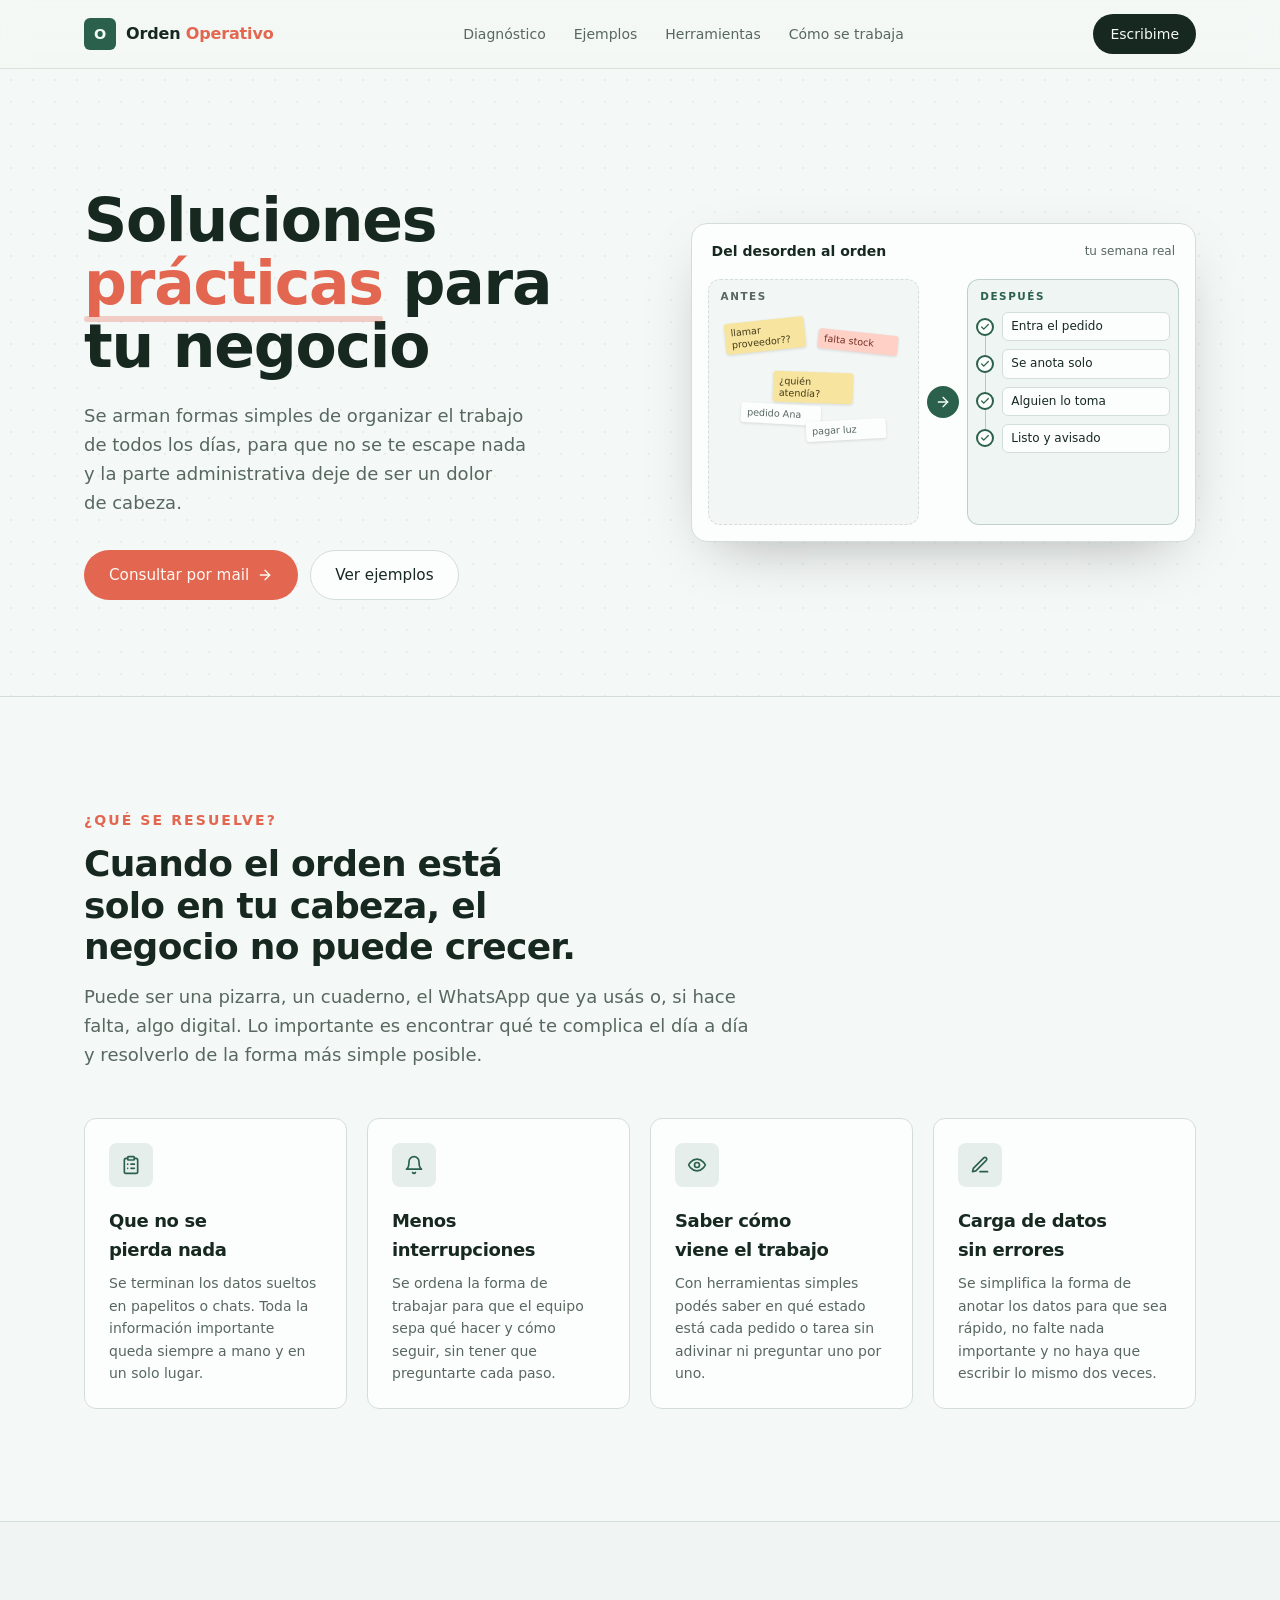
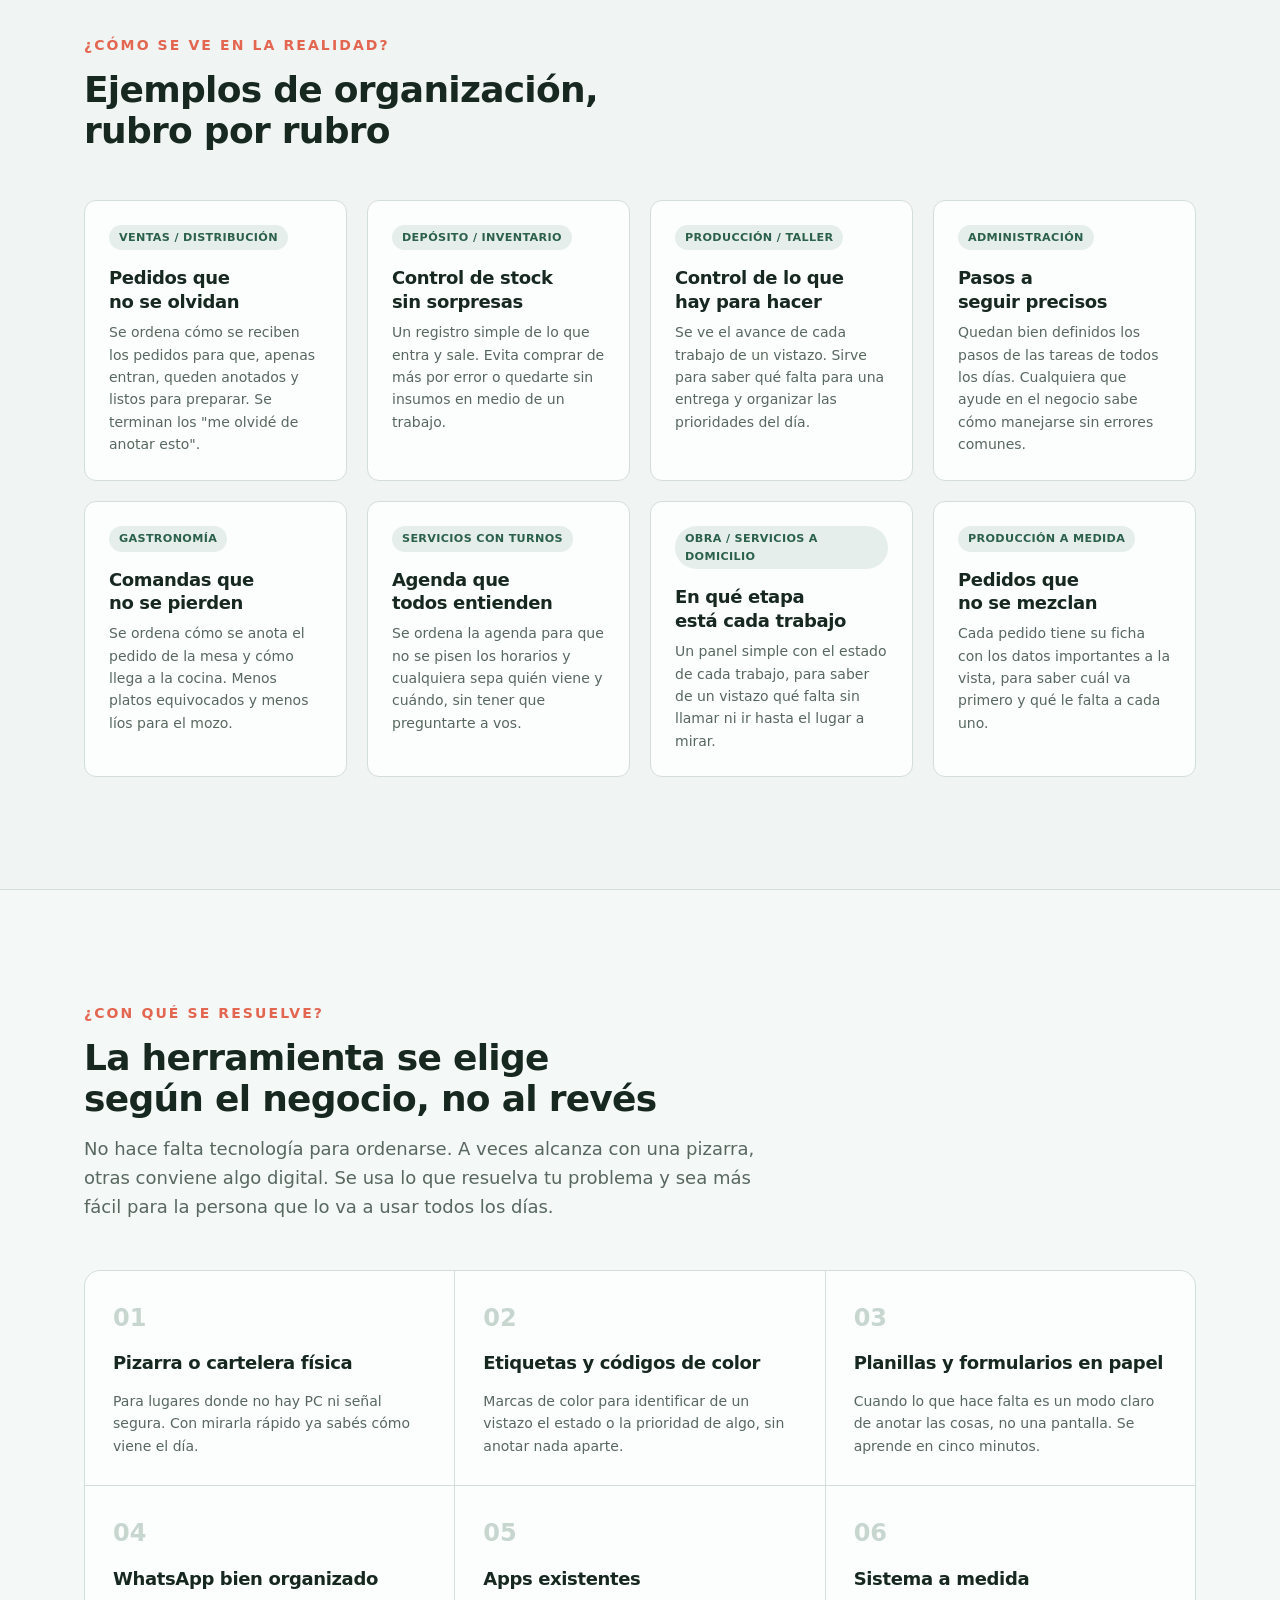
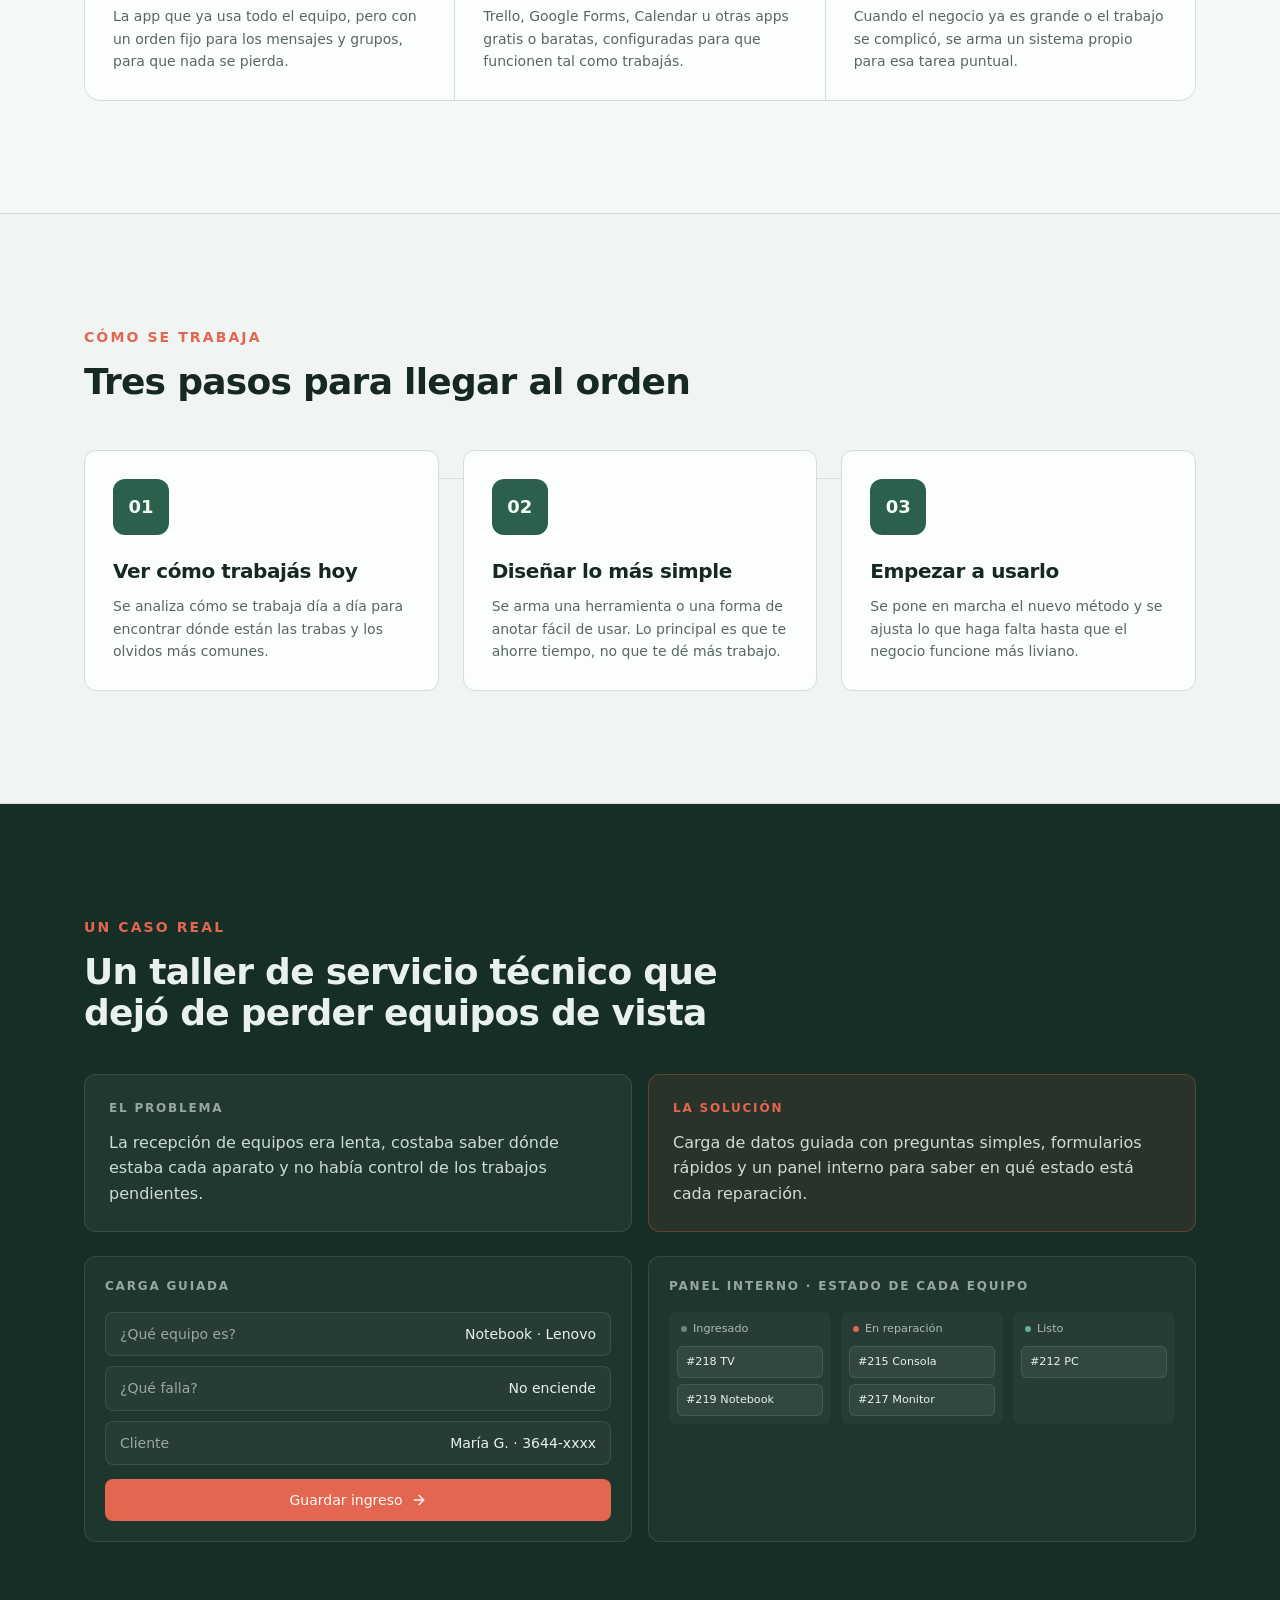
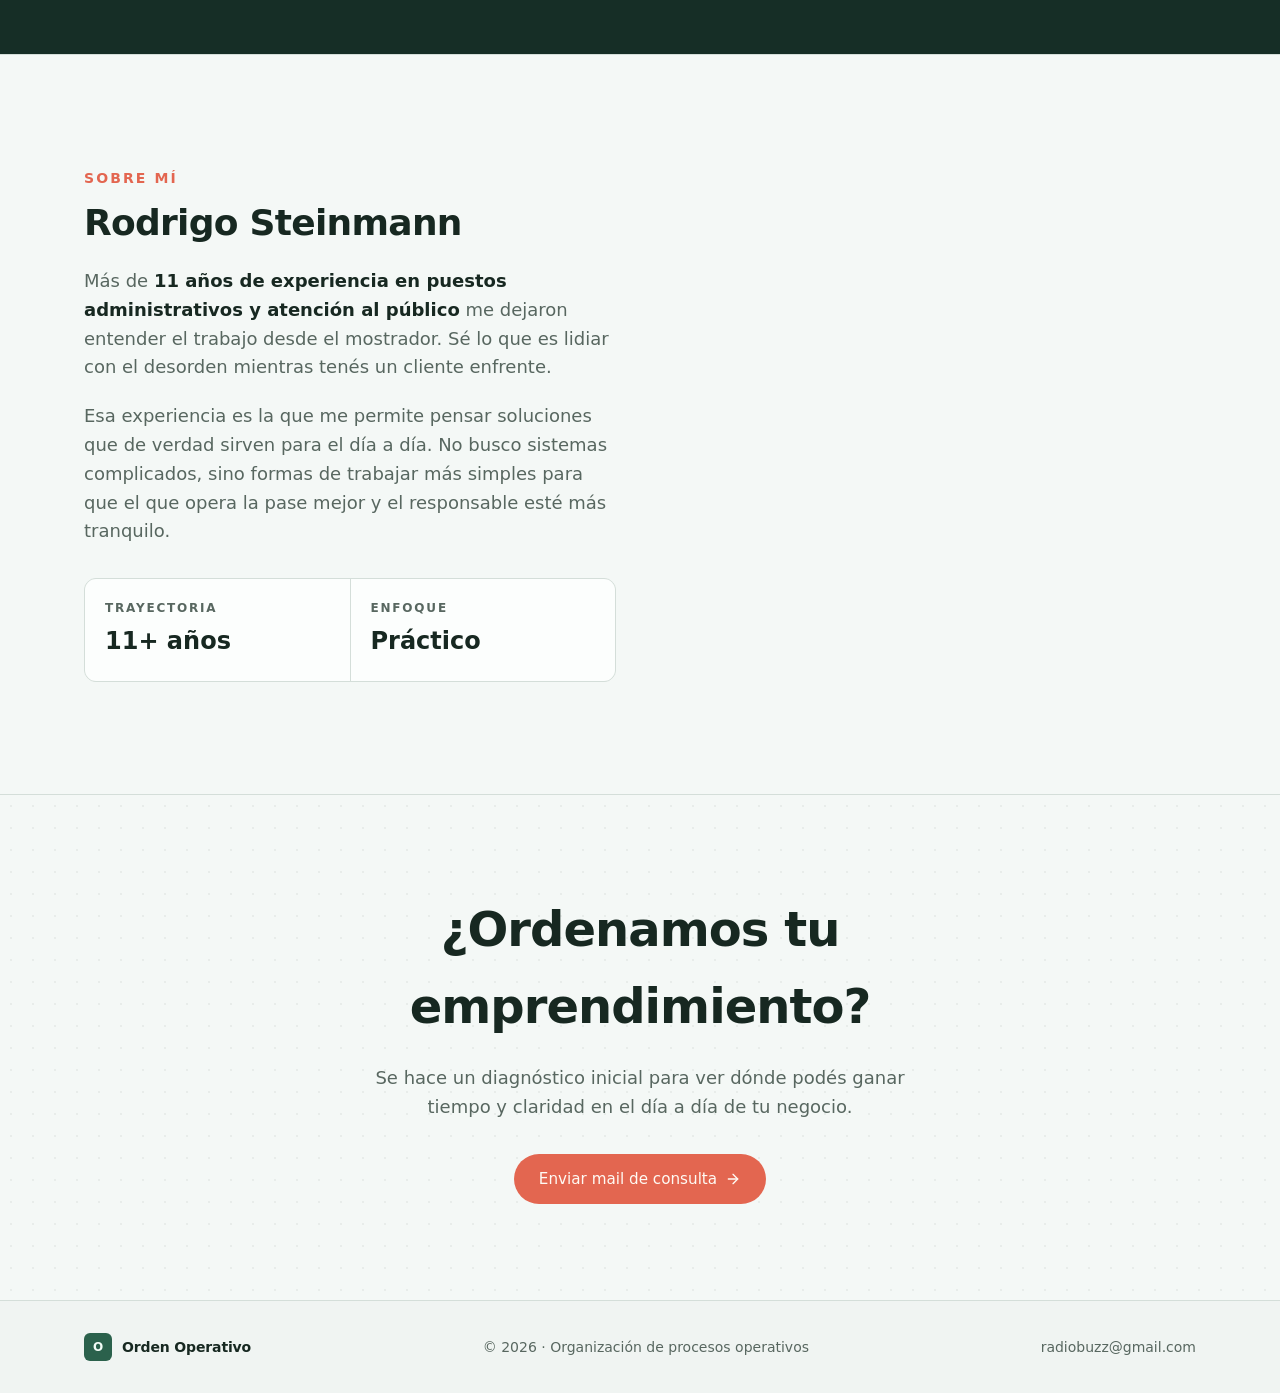
==== commit 9dfdfe01: "Update index.html" ====
--- a/index.html
+++ b/index.html
@@ -42,13 +42,10 @@
         <div class="paper-lines" aria-hidden="true"></div>
         <div class="container hero-grid">
           <div>
-            <p class="eyebrow-pill">
-              <span class="dot" aria-hidden="true"></span>
-              Soluciones simples para el día a día
-            </p>
             <h1 class="hero-title">
-              Que tu negocio funcione bien sin que todo dependa de tu
-              <span class="hl">memoria</span>
+              Soluciones
+              <span class="hl">prácticas</span>
+              para tu negocio
             </h1>
             <p class="hero-lead">
               Se arman formas simples de organizar el trabajo de todos los días, para que no se
@@ -59,7 +56,7 @@
                 Consultar por mail
                 <svg class="icon" viewBox="0 0 24 24" aria-hidden="true"><path d="M5 12h14"/><path d="m12 5 7 7-7 7"/></svg>
               </a>
-              <a href="#ejemplos" class="btn btn-outline">Ver ejemplos claros</a>
+              <a href="#ejemplos" class="btn btn-outline">Ver ejemplos</a>
             </div>
           </div>
 
--- a/styles.css
+++ b/styles.css
@@ -1,214 +1,253 @@
 /* =========================================================
-   Consultoría en Procesos y Automatización
-   Paleta: papel cálido (bone) + tinta profunda + acento ámbar
+   Orden Operativo — hoja de estilos
+   Concepto: "mesa de trabajo" (papel frío + tinta pino + coral)
    ========================================================= */
 
 :root {
-  --background: oklch(0.968 0.008 85);
-  --foreground: oklch(0.22 0.02 55);
-  --card: oklch(0.985 0.006 85);
-  --muted: oklch(0.93 0.012 85);
-  --muted-foreground: oklch(0.4 0.02 60);
-  --accent: oklch(0.56 0.16 50);
-  --accent-foreground: oklch(0.99 0.01 85);
-  --border: oklch(0.82 0.016 80);
-  --ink: oklch(0.2 0.02 55);
-  --ink-foreground: oklch(0.94 0.01 85);
-  --radius: 0.5rem;
-  --font-sans: "Space Grotesk", ui-sans-serif, system-ui, sans-serif;
-  --font-mono: "JetBrains Mono", ui-monospace, monospace;
-  --wrap: 72rem;
-  --wrap-narrow: 64rem;
-}
-
-/* ---------- Reset ---------- */
+  color-scheme: light;
+
+  --background: oklch(0.976 0.006 165);
+  --foreground: oklch(0.26 0.028 165);
+  --card: oklch(0.995 0.003 160);
+  --primary: oklch(0.45 0.068 165);
+  --primary-foreground: oklch(0.98 0.012 160);
+  --secondary: oklch(0.935 0.01 165);
+  --muted: oklch(0.945 0.008 165);
+  --muted-foreground: oklch(0.5 0.022 165);
+  --accent: oklch(0.66 0.16 32);
+  --accent-foreground: oklch(0.99 0.012 60);
+  --border: oklch(0.892 0.012 165);
+  --ink: oklch(0.28 0.035 168);
+  --ink-foreground: oklch(0.95 0.012 160);
+
+  --radius: 0.625rem;
+  --maxw: 72rem;
+
+  --font-sans: "Inter", ui-sans-serif, system-ui, sans-serif;
+  --font-display: "Bricolage Grotesque", ui-sans-serif, system-ui, sans-serif;
+}
+
+/* -------- Reset básico -------- */
 *,
 *::before,
 *::after {
   box-sizing: border-box;
-  border: 0 solid var(--border);
-}
-* {
+}
+
+html {
+  background: var(--background);
+  scroll-behavior: smooth;
+  -webkit-text-size-adjust: 100%;
+}
+
+body {
   margin: 0;
-  padding: 0;
-}
-html {
-  scroll-behavior: smooth;
+  font-family: var(--font-sans);
+  color: var(--foreground);
   background: var(--background);
-  -webkit-text-size-adjust: 100%;
-}
-body {
-  font-family: var(--font-sans);
-  background: var(--background);
-  color: var(--foreground);
   line-height: 1.6;
   -webkit-font-smoothing: antialiased;
 }
+
+h1,
+h2,
+h3 {
+  font-family: var(--font-display);
+  font-weight: 700;
+  letter-spacing: -0.02em;
+  margin: 0;
+  text-wrap: balance;
+}
+
+p {
+  margin: 0;
+}
+
+a {
+  color: inherit;
+  text-decoration: none;
+}
+
 img {
   display: block;
   max-width: 100%;
 }
-a {
-  color: inherit;
-  text-decoration: none;
-}
-ol {
-  list-style: none;
-}
-strong {
-  font-weight: 600;
-  color: var(--foreground);
-}
-
-/* ---------- Helpers ---------- */
-.mono {
-  font-family: var(--font-mono);
-}
-.muted {
-  color: var(--muted-foreground);
-}
+
+svg.icon {
+  width: 1rem;
+  height: 1rem;
+}
+
+/* Icono con trazo (estilo lucide) */
+.feature-icon svg,
+.check svg,
+.btn svg,
+.intake-btn svg,
+.icon {
+  fill: none;
+  stroke: currentColor;
+  stroke-width: 2;
+  stroke-linecap: round;
+  stroke-linejoin: round;
+}
+
+/* -------- Layout -------- */
+.container {
+  width: 100%;
+  max-width: var(--maxw);
+  margin: 0 auto;
+  padding-inline: 1.25rem;
+}
+
 .accent {
   color: var(--accent);
 }
-.dot {
-  display: inline-block;
-  width: 0.375rem;
-  height: 0.375rem;
-  border-radius: 999px;
-  background: var(--accent);
-}
-.wrap {
-  width: 100%;
-  max-width: var(--wrap);
-  margin-inline: auto;
-  padding-inline: 1.5rem;
-}
-.wrap--narrow {
-  max-width: var(--wrap-narrow);
-}
-
-/* Technical blueprint grids */
-.bg-grid {
-  background-image:
-    linear-gradient(to right, color-mix(in oklch, var(--foreground) 6%, transparent) 1px, transparent 1px),
-    linear-gradient(to bottom, color-mix(in oklch, var(--foreground) 6%, transparent) 1px, transparent 1px);
-  background-size: 44px 44px;
-}
-.bg-grid-ink {
-  background-image:
-    linear-gradient(to right, color-mix(in oklch, var(--ink-foreground) 8%, transparent) 1px, transparent 1px),
-    linear-gradient(to bottom, color-mix(in oklch, var(--ink-foreground) 8%, transparent) 1px, transparent 1px);
-  background-size: 44px 44px;
-}
-.flow-dash {
-  background-image: repeating-linear-gradient(
-    to right,
-    var(--accent) 0,
-    var(--accent) 6px,
-    transparent 6px,
-    transparent 12px
+
+/* Textura de papel punteado */
+.paper-lines {
+  position: absolute;
+  inset: 0;
+  pointer-events: none;
+  opacity: 0.6;
+  background-image: radial-gradient(
+    color-mix(in oklch, var(--foreground) 9%, transparent) 1px,
+    transparent 1px
   );
-}
-
-/* ---------- Buttons ---------- */
+  background-size: 22px 22px;
+}
+
+/* -------- Botones -------- */
 .btn {
   display: inline-flex;
   align-items: center;
   justify-content: center;
   gap: 0.5rem;
-  border-radius: var(--radius);
-  font-family: var(--font-mono);
-  font-size: 0.85rem;
-  font-weight: 600;
-  text-transform: uppercase;
-  letter-spacing: 0.12em;
-  padding: 0.6rem 1rem;
+  border-radius: 999px;
+  padding: 0.75rem 1.5rem;
+  font-weight: 500;
+  font-size: 0.95rem;
+  border: 1px solid transparent;
+  cursor: pointer;
   transition: transform 0.15s ease, background-color 0.15s ease;
 }
-.btn--lg {
-  padding: 0.9rem 1.75rem;
-  font-size: 0.9rem;
-}
-.btn--accent {
+
+.btn:hover {
+  transform: translateY(-2px);
+}
+
+.btn-accent {
   background: var(--accent);
   color: var(--accent-foreground);
 }
-.btn--accent:hover {
-  transform: translateY(-2px);
-}
-.btn--outline {
-  border: 1px solid var(--border);
+
+.btn-dark {
+  background: var(--foreground);
+  color: var(--background);
+  padding: 0.5rem 1rem;
+  font-size: 0.875rem;
+}
+
+.btn-outline {
+  background: var(--card);
   color: var(--foreground);
-}
-.btn--outline:hover {
-  background: var(--muted);
-}
-
-/* ---------- Nav ---------- */
-.nav {
+  border-color: var(--border);
+}
+
+.btn-outline:hover {
+  background: var(--secondary);
+  transform: none;
+}
+
+/* =========================================================
+   ENCABEZADO
+   ========================================================= */
+.site-header {
   position: sticky;
   top: 0;
   z-index: 50;
-  border-bottom: 1px solid var(--border);
+  border-bottom: 1px solid color-mix(in oklch, var(--border) 80%, transparent);
   background: color-mix(in oklch, var(--background) 80%, transparent);
   backdrop-filter: blur(12px);
 }
-.nav__inner {
-  max-width: var(--wrap);
-  margin-inline: auto;
-  padding: 1rem 1.5rem;
+
+.header-inner {
   display: flex;
   align-items: center;
   justify-content: space-between;
-}
-.nav__brand {
-  display: flex;
+  gap: 1rem;
+  padding-block: 0.875rem;
+}
+
+.brand {
+  display: inline-flex;
   align-items: center;
   gap: 0.625rem;
 }
-.nav__logo {
-  display: flex;
+
+.brand-mark {
+  display: inline-flex;
   align-items: center;
   justify-content: center;
+  width: 2rem;
+  height: 2rem;
+  border-radius: 0.375rem;
+  background: var(--primary);
+  color: var(--primary-foreground);
+  font-family: var(--font-display);
+  font-weight: 700;
+  font-size: 0.9rem;
+}
+
+.brand-mark.small {
   width: 1.75rem;
   height: 1.75rem;
-  border-radius: 0.25rem;
-  background: var(--foreground);
-  color: var(--background);
-  font-family: var(--font-mono);
-  font-size: 0.8rem;
-  font-weight: 700;
-}
-.nav__name {
-  font-family: var(--font-mono);
-  font-size: 0.9375rem;
-  font-weight: 500;
-}
-.nav__links {
+  font-size: 0.75rem;
+}
+
+.brand-name {
+  font-family: var(--font-display);
+  font-weight: 600;
+  font-size: 1rem;
+  letter-spacing: -0.01em;
+}
+
+.brand-name.small {
+  font-size: 0.875rem;
+}
+
+.nav {
   display: none;
   align-items: center;
-  gap: 2rem;
-}
-.nav__links a {
-  font-family: var(--font-mono);
-  font-size: 0.8rem;
-  text-transform: uppercase;
-  letter-spacing: 0.12em;
+  gap: 1.75rem;
+}
+
+.nav a {
+  font-size: 0.875rem;
   color: var(--muted-foreground);
   transition: color 0.15s ease;
 }
-.nav__links a:hover {
+
+.nav a:hover {
   color: var(--foreground);
 }
 
-/* ---------- Eyebrows / headings ---------- */
-.eyebrow {
-  font-family: var(--font-mono);
-  font-size: 0.8rem;
-  text-transform: uppercase;
-  letter-spacing: 0.14em;
-  margin-bottom: 0.75rem;
-}
+/* =========================================================
+   HERO
+   ========================================================= */
+.hero {
+  position: relative;
+  overflow: hidden;
+  border-bottom: 1px solid var(--border);
+}
+
+.hero-grid {
+  position: relative;
+  display: grid;
+  gap: 3rem;
+  align-items: center;
+  padding-block: 4rem;
+}
+
 .eyebrow-pill {
   display: inline-flex;
   align-items: center;
@@ -217,347 +256,648 @@
   background: var(--card);
   border-radius: 999px;
   padding: 0.25rem 0.75rem;
-  font-family: var(--font-mono);
-  font-size: 12px;
-  text-transform: uppercase;
-  letter-spacing: 0.16em;
-  color: var(--muted-foreground);
-  margin-bottom: 1.5rem;
-}
-.section {
-  border-bottom: 1px solid var(--border);
-  background: var(--background);
-}
-.section--muted {
-  background: color-mix(in oklch, var(--muted) 40%, var(--background));
-}
-.section .wrap,
-.section > .wrap {
-  padding-block: 5rem;
-}
-.section__head {
-  max-width: 42rem;
-  margin-bottom: 3.5rem;
-}
-.section__title {
-  font-size: clamp(1.75rem, 4vw, 2.25rem);
-  font-weight: 700;
-  letter-spacing: -0.02em;
-  line-height: 1.15;
-  text-wrap: balance;
-}
-
-/* ---------- Hero ---------- */
-.hero {
-  border-bottom: 1px solid var(--border);
-  overflow: hidden;
-}
-.hero__inner {
-  max-width: var(--wrap);
-  margin-inline: auto;
-  padding: 5rem 1.5rem;
-  display: grid;
-  gap: 3rem;
-  align-items: center;
-}
-.hero__title {
-  font-size: clamp(2.25rem, 7vw, 3.75rem);
-  font-weight: 700;
+  font-size: 0.75rem;
+  font-weight: 500;
+  color: var(--muted-foreground);
+}
+
+.eyebrow-pill .dot {
+  width: 0.375rem;
+  height: 0.375rem;
+  border-radius: 999px;
+  background: var(--accent);
+}
+
+.hero-title {
+  margin-top: 1.5rem;
+  font-size: clamp(2.25rem, 6vw, 3.75rem);
   line-height: 1.05;
-  letter-spacing: -0.02em;
-  text-wrap: balance;
-}
-.hero__highlight {
-  position: relative;
-  display: inline-block;
+}
+
+.hero-title .hl {
+  position: relative;
+  white-space: nowrap;
   color: var(--accent);
 }
-.underline-dash {
+
+.hero-title .hl::after {
+  content: "";
   position: absolute;
   left: 0;
   bottom: -0.25rem;
-  height: 4px;
   width: 100%;
-}
-.hero__lead {
+  height: 0.375rem;
+  border-radius: 999px;
+  background: color-mix(in oklch, var(--accent) 30%, transparent);
+}
+
+.hero-lead {
   margin-top: 1.5rem;
   max-width: 28rem;
   font-size: 1.125rem;
   color: var(--muted-foreground);
   text-wrap: pretty;
 }
-.hero__actions {
+
+.hero-actions {
   margin-top: 2rem;
   display: flex;
   flex-direction: column;
   gap: 0.75rem;
 }
-.hero__meta {
-  margin-top: 2rem;
-  font-family: var(--font-mono);
-  font-size: 0.8rem;
-  color: var(--muted-foreground);
-}
-
-/* ---------- Flow diagram ---------- */
-.flow {
+
+/* Tarjeta Antes/Después */
+.ba-card {
+  position: relative;
+  border: 1px solid var(--border);
+  background: var(--card);
+  border-radius: 1rem;
+  padding: 1rem;
+  box-shadow: 0 20px 60px -25px rgba(0, 0, 0, 0.35);
+}
+
+.ba-head {
+  display: flex;
+  align-items: center;
+  justify-content: space-between;
+  padding-inline: 0.25rem;
+  margin-bottom: 1rem;
+}
+
+.ba-title {
+  font-family: var(--font-display);
+  font-weight: 600;
+  font-size: 0.875rem;
+}
+
+.ba-sub {
+  font-size: 0.75rem;
+  color: var(--muted-foreground);
+}
+
+.ba-grid {
+  display: grid;
+  grid-template-columns: 1fr auto 1fr;
+  align-items: stretch;
+  gap: 0.5rem;
+}
+
+.ba-before {
+  border: 1px dashed var(--border);
+  background: color-mix(in oklch, var(--secondary) 40%, transparent);
+  border-radius: 0.75rem;
+  padding: 0.5rem;
+}
+
+.ba-label {
+  margin: 0 0 0.25rem;
+  padding-inline: 0.25rem;
+  font-size: 0.65rem;
+  font-weight: 600;
+  text-transform: uppercase;
+  letter-spacing: 0.15em;
+  color: var(--muted-foreground);
+}
+
+.ba-label.after {
+  color: var(--primary);
+}
+
+.ba-notes {
+  position: relative;
+  height: 13rem;
+}
+
+.note {
+  position: absolute;
+  width: 5rem;
+  border-radius: 3px;
+  padding: 0.25rem 0.375rem;
+  font-size: 0.6rem;
+  line-height: 1.2;
+  box-shadow: 0 1px 3px rgba(0, 0, 0, 0.12);
+}
+
+.note-yellow {
+  background: oklch(0.92 0.09 95);
+  color: oklch(0.35 0.05 95);
+}
+
+.note-coral {
+  background: oklch(0.9 0.06 32);
+  color: oklch(0.4 0.1 32);
+}
+
+.note-white {
+  background: var(--card);
+  color: var(--muted-foreground);
+}
+
+.n1 { left: 0.5rem; top: 0.75rem; transform: rotate(-6deg); }
+.n2 { right: 0.75rem; top: 1.5rem; transform: rotate(6deg); }
+.n3 { left: 1.5rem; top: 6rem; transform: rotate(3deg); }
+.n4 { right: 1.5rem; top: 7rem; transform: rotate(-3deg); }
+.n5 { left: 50%; top: 4rem; transform: translateX(-50%) rotate(2deg); }
+
+.ba-arrow {
+  display: flex;
+  align-items: center;
+  justify-content: center;
+}
+
+.arrow-circle {
+  display: flex;
+  align-items: center;
+  justify-content: center;
+  width: 2rem;
+  height: 2rem;
+  border-radius: 999px;
+  background: var(--primary);
+  color: var(--primary-foreground);
+}
+
+.ba-after {
+  border: 1px solid color-mix(in oklch, var(--primary) 25%, transparent);
+  background: color-mix(in oklch, var(--primary) 6%, transparent);
+  border-radius: 0.75rem;
+  padding: 0.5rem;
+}
+
+.ba-steps {
+  position: relative;
+  list-style: none;
+  margin: 0;
+  padding: 0.25rem 0;
+  display: flex;
+  flex-direction: column;
+  gap: 0.5rem;
+}
+
+.ba-steps::before {
+  content: "";
+  position: absolute;
+  left: 0.5625rem;
+  top: 0.75rem;
+  bottom: 0.75rem;
+  width: 1px;
+  background: color-mix(in oklch, var(--primary) 30%, transparent);
+}
+
+.ba-steps li {
+  position: relative;
+  display: flex;
+  align-items: center;
+  gap: 0.5rem;
+}
+
+.check {
+  position: relative;
+  z-index: 1;
+  display: flex;
+  flex-shrink: 0;
+  align-items: center;
+  justify-content: center;
+  width: 1.125rem;
+  height: 1.125rem;
+  border-radius: 999px;
+  border: 2px solid var(--primary);
+  background: var(--card);
+}
+
+.check svg {
+  width: 0.625rem;
+  height: 0.625rem;
+  color: var(--primary);
+  stroke-width: 3;
+}
+
+.step-chip {
+  flex: 1;
+  border: 1px solid var(--border);
+  background: var(--card);
+  border-radius: 0.375rem;
+  padding: 0.25rem 0.5rem;
+  font-size: 0.75rem;
+}
+
+/* =========================================================
+   SECCIONES GENÉRICAS
+   ========================================================= */
+.section {
+  border-bottom: 1px solid var(--border);
+}
+
+.section > .container {
+  padding-block: 5rem;
+}
+
+.section-tint {
+  background: color-mix(in oklch, var(--secondary) 30%, transparent);
+}
+
+.section-head {
+  max-width: 42rem;
+}
+
+.eyebrow {
+  font-size: 0.875rem;
+  font-weight: 600;
+  text-transform: uppercase;
+  letter-spacing: 0.15em;
+  color: var(--accent);
+}
+
+.section-title {
+  margin-top: 0.75rem;
+  font-size: clamp(1.875rem, 4vw, 2.25rem);
+  line-height: 1.15;
+}
+
+.section-lead {
+  margin-top: 1rem;
+  font-size: 1.125rem;
+  color: var(--muted-foreground);
+  text-wrap: pretty;
+}
+
+/* Grillas de tarjetas */
+.grid-4 {
+  margin-top: 3rem;
+  display: grid;
+  gap: 1.25rem;
+  grid-template-columns: 1fr;
+}
+
+.card {
+  display: flex;
+  flex-direction: column;
   border: 1px solid var(--border);
   background: var(--card);
   border-radius: 0.75rem;
   padding: 1.5rem;
-  overflow: hidden;
-}
-.flow__head {
-  display: flex;
-  align-items: center;
-  justify-content: space-between;
-  font-family: var(--font-mono);
-  font-size: 11px;
+  transition: transform 0.2s ease, box-shadow 0.2s ease;
+}
+
+.feature:hover {
+  box-shadow: 0 16px 40px -28px rgba(0, 0, 0, 0.45);
+}
+
+.feature-icon {
+  display: flex;
+  align-items: center;
+  justify-content: center;
+  width: 2.75rem;
+  height: 2.75rem;
+  margin-bottom: 1.25rem;
+  border-radius: 0.5rem;
+  background: color-mix(in oklch, var(--primary) 10%, transparent);
+  color: var(--primary);
+}
+
+.feature-icon svg {
+  width: 1.25rem;
+  height: 1.25rem;
+}
+
+.card h3 {
+  font-size: 1.125rem;
+}
+
+.card p {
+  margin-top: 0.5rem;
+  font-size: 0.875rem;
+  color: var(--muted-foreground);
+}
+
+/* Ejemplos */
+.example:hover {
+  transform: translateY(-4px);
+  box-shadow: 0 20px 45px -30px rgba(0, 0, 0, 0.5);
+}
+
+.tag {
+  align-self: flex-start;
+  border-radius: 999px;
+  background: color-mix(in oklch, var(--primary) 10%, transparent);
+  color: var(--primary);
+  padding: 0.25rem 0.625rem;
+  font-size: 0.7rem;
+  font-weight: 600;
   text-transform: uppercase;
-  letter-spacing: 0.16em;
-  color: var(--muted-foreground);
-  margin-bottom: 1.5rem;
-}
-.flow__live {
-  display: inline-flex;
-  align-items: center;
-  gap: 0.375rem;
-}
-.flow__grid {
+  letter-spacing: 0.03em;
+}
+
+.example h3 {
+  margin-top: 1rem;
+  font-size: 1.125rem;
+  line-height: 1.3;
+}
+
+/* Herramientas */
+.tools-grid {
+  margin-top: 3rem;
   display: grid;
-  grid-template-columns: 1fr 1fr;
-  gap: 1rem;
-}
-.flow__panel {
-  border: 1px solid var(--border);
-  border-radius: 0.5rem;
-  padding: 1rem;
-}
-.flow__panel--dashed {
-  border-style: dashed;
-}
-.flow__panel--after {
-  background: color-mix(in oklch, var(--muted) 40%, transparent);
-}
-.flow__label {
-  font-family: var(--font-mono);
-  font-size: 11px;
-  text-transform: uppercase;
-  letter-spacing: 0.16em;
-  margin-bottom: 1rem;
-}
-.flow__chaos {
-  position: relative;
-  height: 10rem;
-}
-.flow__chaos span {
-  position: absolute;
-  width: 3.5rem;
-  height: 2rem;
-  border: 1px solid var(--border);
-  border-radius: 0.25rem;
-  background: var(--muted);
-}
-.flow__steps {
-  position: relative;
-  display: flex;
-  flex-direction: column;
-  gap: 0.625rem;
-}
-.flow__line {
-  position: absolute;
-  top: 0.75rem;
-  bottom: 0.75rem;
-  left: 7px;
-  width: 1px;
-  opacity: 0.6;
-}
-.flow__steps li {
-  position: relative;
-  display: flex;
-  align-items: center;
-  gap: 0.75rem;
-}
-.flow__node {
-  z-index: 1;
-  flex-shrink: 0;
-  width: 0.875rem;
-  height: 0.875rem;
-  border-radius: 999px;
-  border: 2px solid var(--accent);
-  background: var(--card);
-}
-.flow__step {
-  flex: 1;
-  border: 1px solid var(--border);
-  background: var(--card);
-  border-radius: 0.25rem;
-  padding: 0.375rem 0.75rem;
-  font-family: var(--font-mono);
-  font-size: 0.8rem;
-}
-.flow__stats {
-  margin-top: 1.25rem;
-  padding-top: 1.25rem;
-  border-top: 1px solid var(--border);
-  display: grid;
-  grid-template-columns: repeat(3, 1fr);
-  gap: 0.75rem;
-}
-.flow__stat {
-  font-family: var(--font-mono);
-  font-size: 1.125rem;
-  font-weight: 700;
-}
-.flow__statlabel {
-  font-size: 12px;
-  line-height: 1.2;
-  color: var(--muted-foreground);
-}
-
-/* ---------- Problemas ---------- */
-.grid-cards {
-  display: grid;
+  grid-template-columns: 1fr;
   gap: 1px;
   background: var(--border);
   border: 1px solid var(--border);
-  border-radius: 0.75rem;
+  border-radius: 1rem;
   overflow: hidden;
 }
-.pcard {
+
+.tool {
   display: flex;
   flex-direction: column;
   gap: 0.75rem;
   background: var(--card);
   padding: 1.75rem;
 }
-.pcard__number {
-  font-family: var(--font-mono);
-  font-size: 0.8rem;
-  letter-spacing: 0.08em;
-  color: var(--muted-foreground);
-}
-.pcard h3 {
+
+.tool-n {
+  font-family: var(--font-display);
+  font-size: 1.5rem;
+  font-weight: 700;
+  color: color-mix(in oklch, var(--primary) 25%, transparent);
+}
+
+.tool h3 {
   font-size: 1.125rem;
-  font-weight: 600;
-}
-.pcard p {
-  font-size: 0.9375rem;
-  color: var(--muted-foreground);
-}
-
-/* ---------- Servicios ---------- */
+}
+
+.tool p {
+  font-size: 0.875rem;
+  color: var(--muted-foreground);
+}
+
+/* Metodología */
 .steps {
   position: relative;
+  list-style: none;
+  margin: 3rem 0 0;
+  padding: 0;
   display: grid;
+  grid-template-columns: 1fr;
   gap: 1.5rem;
 }
-.steps__line {
-  display: none;
-}
-.scard {
+
+.step {
   position: relative;
   border: 1px solid var(--border);
   background: var(--card);
   border-radius: 0.75rem;
   padding: 1.75rem;
 }
-.scard__num {
+
+.step-n {
   display: flex;
   align-items: center;
   justify-content: center;
   width: 3.5rem;
   height: 3.5rem;
-  margin-bottom: 1.5rem;
-  border-radius: 0.5rem;
-  background: var(--foreground);
-  color: var(--background);
-  font-family: var(--font-mono);
+  border-radius: 0.75rem;
+  background: var(--primary);
+  color: var(--primary-foreground);
+  font-family: var(--font-display);
   font-size: 1.125rem;
   font-weight: 700;
 }
-.scard h3 {
+
+.step h3 {
+  margin-top: 1.25rem;
   font-size: 1.25rem;
-  font-weight: 600;
-  margin-bottom: 0.75rem;
-}
-.scard p {
-  font-size: 0.9375rem;
-  color: var(--muted-foreground);
-}
-
-/* ---------- Caso ---------- */
-.caso {
+}
+
+.step p {
+  margin-top: 0.5rem;
+  font-size: 0.875rem;
+  color: var(--muted-foreground);
+}
+
+/* =========================================================
+   CASO REAL (superficie tinta)
+   ========================================================= */
+.section-ink {
   background: var(--ink);
   color: var(--ink-foreground);
+}
+
+.section-ink .section-title {
+  color: var(--ink-foreground);
+}
+
+.case-top {
+  margin-top: 2.5rem;
+  display: grid;
+  grid-template-columns: 1fr;
+  gap: 1rem;
+}
+
+.case-problem,
+.case-solution {
+  border-radius: 0.75rem;
+  padding: 1.5rem;
+}
+
+.case-problem {
+  border: 1px solid rgba(255, 255, 255, 0.1);
+  background: rgba(255, 255, 255, 0.05);
+}
+
+.case-solution {
+  border: 1px solid color-mix(in oklch, var(--accent) 30%, transparent);
+  background: color-mix(in oklch, var(--accent) 10%, transparent);
+}
+
+.case-label {
+  font-size: 0.75rem;
+  font-weight: 600;
+  text-transform: uppercase;
+  letter-spacing: 0.15em;
+  color: color-mix(in oklch, var(--ink-foreground) 60%, transparent);
+}
+
+.case-label.accent {
+  color: var(--accent);
+}
+
+.case-problem p:last-child,
+.case-solution p:last-child {
+  margin-top: 0.75rem;
+  color: color-mix(in oklch, var(--ink-foreground) 88%, transparent);
+}
+
+.case-mocks {
+  margin-top: 1.5rem;
+  display: grid;
+  grid-template-columns: 1fr;
+  gap: 1rem;
+}
+
+.mock {
+  border: 1px solid rgba(255, 255, 255, 0.1);
+  background: rgba(255, 255, 255, 0.04);
+  border-radius: 0.75rem;
+  padding: 1.25rem;
+}
+
+.mock-label {
+  margin-bottom: 1rem;
+  font-size: 0.75rem;
+  font-weight: 600;
+  text-transform: uppercase;
+  letter-spacing: 0.15em;
+  color: color-mix(in oklch, var(--ink-foreground) 60%, transparent);
+}
+
+.intake {
+  display: flex;
+  flex-direction: column;
+  gap: 0.625rem;
+}
+
+.intake-row {
+  display: flex;
+  align-items: center;
+  justify-content: space-between;
+  gap: 0.75rem;
+  border: 1px solid rgba(255, 255, 255, 0.1);
+  background: rgba(255, 255, 255, 0.03);
+  border-radius: 0.5rem;
+  padding: 0.625rem 0.875rem;
+}
+
+.intake-k {
+  font-size: 0.875rem;
+  color: color-mix(in oklch, var(--ink-foreground) 60%, transparent);
+}
+
+.intake-v {
+  font-size: 0.875rem;
+  font-weight: 500;
+}
+
+.intake-btn {
+  display: inline-flex;
+  align-items: center;
+  justify-content: center;
+  gap: 0.5rem;
+  margin-top: 0.25rem;
+  background: var(--accent);
+  color: var(--accent-foreground);
+  border-radius: 0.5rem;
+  padding: 0.625rem 1rem;
+  font-size: 0.875rem;
+  font-weight: 500;
+}
+
+.board {
+  display: grid;
+  grid-template-columns: repeat(3, 1fr);
+  gap: 0.625rem;
+}
+
+.board-col {
+  background: rgba(255, 255, 255, 0.03);
+  border-radius: 0.5rem;
+  padding: 0.5rem;
+}
+
+.board-h {
+  display: flex;
+  align-items: center;
+  gap: 0.375rem;
+  padding-inline: 0.25rem;
+  margin-bottom: 0.5rem;
+  font-size: 0.7rem;
+  font-weight: 500;
+  color: color-mix(in oklch, var(--ink-foreground) 70%, transparent);
+}
+
+.bdot {
+  width: 0.375rem;
+  height: 0.375rem;
+  border-radius: 999px;
+}
+
+.bdot.muted { background: color-mix(in oklch, var(--ink-foreground) 40%, transparent); }
+.bdot.accent { background: var(--accent); }
+.bdot.primary { background: oklch(0.7 0.09 165); }
+
+.board-item {
+  border: 1px solid rgba(255, 255, 255, 0.1);
+  background: rgba(255, 255, 255, 0.06);
+  border-radius: 0.375rem;
+  padding: 0.375rem 0.5rem;
+  font-size: 0.7rem;
+  font-weight: 500;
+  margin-bottom: 0.375rem;
+}
+
+.board-item:last-child {
+  margin-bottom: 0;
+}
+
+/* =========================================================
+   SOBRE MÍ
+   ========================================================= */
+.about-grid {
+  display: grid;
+  grid-template-columns: 1fr;
+  gap: 3rem;
+  align-items: center;
+}
+
+.photo-frame {
   overflow: hidden;
-}
-.caso .wrap {
-  padding-block: 5rem;
-}
-.caso .section__title,
-.caso .eyebrow {
-  color: inherit;
-}
-.caso .eyebrow.accent {
-  color: var(--accent);
-}
-.caso__cols {
-  display: grid;
-  gap: 1.5rem;
-  margin-block: 4rem;
-}
-.caso__box {
-  border: 1px solid color-mix(in oklch, white 10%, transparent);
-  background: color-mix(in oklch, white 5%, transparent);
+  border: 1px solid var(--border);
+  background: var(--card);
+  border-radius: 1rem;
+  padding: 0.625rem;
+  box-shadow: 0 25px 60px -30px rgba(0, 0, 0, 0.5);
+}
+
+.photo-frame img {
+  aspect-ratio: 4 / 3;
+  width: 100%;
+  object-fit: cover;
   border-radius: 0.75rem;
-  padding: 2rem;
-}
-.caso__box--accent {
-  border-color: color-mix(in oklch, var(--accent) 40%, transparent);
-  background: color-mix(in oklch, var(--accent) 10%, transparent);
-}
-.caso__muted {
-  color: color-mix(in oklch, var(--ink-foreground) 75%, transparent);
-}
-.caso__text {
-  color: color-mix(in oklch, var(--ink-foreground) 85%, transparent);
-}
-.gallery {
-  display: grid;
-  gap: 1.5rem;
-}
-.gallery figure {
-  border: 1px solid color-mix(in oklch, white 10%, transparent);
-  background: color-mix(in oklch, white 5%, transparent);
-  border-radius: 0.75rem;
-  overflow: hidden;
-}
-.gallery__img {
-  aspect-ratio: 4 / 3;
-}
-.gallery__img img {
-  width: 100%;
-  height: 100%;
-  object-fit: cover;
-}
-.gallery figcaption {
-  border-top: 1px solid color-mix(in oklch, white 10%, transparent);
-  padding: 0.75rem 1rem;
-  font-family: var(--font-mono);
-  font-size: 0.8rem;
-  text-transform: uppercase;
-  letter-spacing: 0.14em;
-  color: color-mix(in oklch, var(--ink-foreground) 70%, transparent);
-}
-
-/* ---------- Sobre mí ---------- */
-.about {
-  display: grid;
-  gap: 3rem;
-}
-.about__stats {
-  margin-top: 2rem;
+}
+
+/* Cinta adhesiva decorativa */
+.tape {
+  position: relative;
+}
+
+.tape::before {
+  content: "";
+  position: absolute;
+  top: -0.7rem;
+  left: 50%;
+  width: 4.5rem;
+  height: 1.4rem;
+  transform: translateX(-50%) rotate(-3deg);
+  background: color-mix(in oklch, var(--accent) 22%, transparent);
+  border: 1px solid color-mix(in oklch, var(--accent) 30%, transparent);
+  border-radius: 2px;
+  z-index: 1;
+}
+
+.about-text {
+  margin-top: 1.5rem;
+  display: flex;
+  flex-direction: column;
+  gap: 1.25rem;
+  font-size: 1.125rem;
+  color: var(--muted-foreground);
+}
+
+.about-text strong {
+  color: var(--foreground);
+  font-weight: 600;
+}
+
+.about-stats {
+  margin: 2rem 0 0;
   display: grid;
   grid-template-columns: 1fr 1fr;
   gap: 1px;
@@ -566,234 +906,166 @@
   border-radius: 0.75rem;
   overflow: hidden;
 }
-.about__stats > div {
+
+.about-stats > div {
   background: var(--card);
   padding: 1.25rem;
 }
-.about__stats dt {
-  font-family: var(--font-mono);
-  font-size: 0.8rem;
+
+.about-stats dt {
+  font-size: 0.75rem;
+  font-weight: 600;
   text-transform: uppercase;
-  letter-spacing: 0.14em;
-  color: var(--muted-foreground);
-}
-.about__stats dd {
-  margin-top: 0.25rem;
-  font-family: var(--font-mono);
+  letter-spacing: 0.15em;
+  color: var(--muted-foreground);
+}
+
+.about-stats dd {
+  margin: 0.25rem 0 0;
+  font-family: var(--font-display);
   font-size: 1.5rem;
   font-weight: 700;
 }
-.about__text {
+
+/* =========================================================
+   CTA
+   ========================================================= */
+.cta {
+  position: relative;
+  overflow: hidden;
+}
+
+.cta-inner {
+  position: relative;
+  max-width: 48rem;
+  text-align: center;
+  padding-block: 6rem;
+}
+
+.cta-title {
+  font-size: clamp(1.875rem, 5vw, 3rem);
+}
+
+.cta-lead {
+  margin: 1.25rem auto 0;
+  max-width: 36rem;
+  font-size: 1.125rem;
+  color: var(--muted-foreground);
+  text-wrap: pretty;
+}
+
+.cta .btn {
+  margin-top: 2rem;
+}
+
+/* =========================================================
+   PIE
+   ========================================================= */
+.site-footer {
+  border-top: 1px solid var(--border);
+  background: color-mix(in oklch, var(--secondary) 30%, transparent);
+}
+
+.footer-inner {
   display: flex;
   flex-direction: column;
-  gap: 1.25rem;
-  font-size: 1.125rem;
-  color: var(--muted-foreground);
-}
-
-/* ---------- CTA ---------- */
-.cta {
-  background: var(--background);
-  overflow: hidden;
-}
-.cta__inner {
-  max-width: 48rem;
-  margin-inline: auto;
-  padding: 6rem 1.5rem;
+  align-items: center;
+  justify-content: space-between;
+  gap: 1rem;
+  padding-block: 2rem;
   text-align: center;
 }
-.cta__title {
-  font-size: clamp(1.75rem, 5vw, 3rem);
-  font-weight: 700;
-  letter-spacing: -0.02em;
-  text-wrap: balance;
-}
-.cta__lead {
-  max-width: 32rem;
-  margin: 1.5rem auto 0;
-  font-size: 1.125rem;
-  color: var(--muted-foreground);
-  text-wrap: pretty;
-}
-.cta .btn {
-  margin-top: 2.5rem;
-}
-.cta__mail {
-  margin-top: 1rem;
-  font-family: var(--font-mono);
-  font-size: 0.8rem;
-  color: var(--muted-foreground);
-}
-
-/* ---------- Footer ---------- */
-.footer {
-  border-top: 1px solid var(--border);
-  background: var(--background);
-}
-.footer__inner {
-  max-width: var(--wrap);
-  margin-inline: auto;
-  padding: 2rem 1.5rem;
-  display: flex;
-  flex-direction: column;
-  align-items: center;
-  gap: 1rem;
-}
-.footer__mail {
-  font-family: var(--font-mono);
-  font-size: 0.8rem;
-  text-transform: uppercase;
-  letter-spacing: 0.14em;
-  color: var(--muted-foreground);
-  transition: color 0.15s ease;
-}
-.footer__mail:hover {
+
+.footer-copy,
+.footer-mail {
+  font-size: 0.875rem;
+  color: var(--muted-foreground);
+}
+
+.footer-mail:hover {
   color: var(--foreground);
 }
 
 /* =========================================================
-   Responsive — mobile first, enhance upward
+   RESPONSIVE
    ========================================================= */
 @media (min-width: 640px) {
-  .hero__actions {
+  .hero-actions {
     flex-direction: row;
-    align-items: center;
-  }
-  .grid-cards {
+  }
+
+  .grid-4 {
+    grid-template-columns: repeat(2, 1fr);
+  }
+
+  .tools-grid {
+    grid-template-columns: repeat(2, 1fr);
+  }
+
+  .footer-inner {
+    flex-direction: row;
+    text-align: left;
+  }
+}
+
+@media (min-width: 768px) {
+  .hero-grid {
+    grid-template-columns: 1.05fr 0.95fr;
+    padding-block: 6rem;
+  }
+
+  .section > .container {
+    padding-block: 7rem;
+  }
+
+  .case-top {
     grid-template-columns: 1fr 1fr;
   }
-  .gallery {
+
+  .case-mocks {
     grid-template-columns: 1fr 1fr;
   }
-  .caso__cols {
-    grid-template-columns: 1fr 1fr;
-  }
-  .footer__inner {
-    flex-direction: row;
-    justify-content: space-between;
-  }
-}
-
-@media (min-width: 768px) {
-  .nav__links {
-    display: flex;
-  }
-  .hero__inner {
-    grid-template-columns: 1fr 1fr;
-    padding-block: 7rem;
-  }
-  .section .wrap {
-    padding-block: 7rem;
-  }
-  .caso .wrap {
-    padding-block: 7rem;
-  }
+
   .steps {
     grid-template-columns: repeat(3, 1fr);
   }
-  .steps__line {
-    display: block;
+
+  .steps::before {
+    content: "";
     position: absolute;
-    top: 1.75rem;
     left: 0;
     right: 0;
+    top: 1.75rem;
     height: 1px;
-    opacity: 0.5;
-  }
-  .gallery {
+    background: var(--border);
+  }
+
+  .about-grid {
+    grid-template-columns: 1fr 1fr;
+  }
+
+  .photo-frame {
+    transform: rotate(-1.5deg);
+  }
+
+  .nav {
+    display: flex;
+  }
+}
+
+@media (min-width: 1024px) {
+  .grid-4 {
+    grid-template-columns: repeat(4, 1fr);
+  }
+
+  .tools-grid {
     grid-template-columns: repeat(3, 1fr);
   }
-  .about {
-    grid-template-columns: 1fr 1.4fr;
-    align-items: start;
-  }
-  .cta__inner {
-    padding-block: 8rem;
-  }
-  #ejemplos .grid-cards {
-  grid-template-columns: repeat(auto-fit, minmax(300px, 1fr));
-  }
-  #herramientas .grid-cards {
-    grid-template-columns: repeat(3, 1fr);
-  }
-}
-
-.carousel {
-  width: 100%;
-  max-width: 900px; /* Ajusta el ancho máximo a tu diseño */
-  margin: 0 auto;
-}
-
-/* Navegación por pestañas superiores */
-.carousel__nav {
-  display: flex;
-  justify-content: center;
-  gap: 10px;
-  margin-bottom: 16px;
-}
-
-.carousel__tab {
-  background: transparent;
-  border: 1px solid rgba(255, 255, 255, 0.2);
-  color: #ccc;
-  padding: 8px 16px;
-  border-radius: 20px;
-  cursor: pointer;
-  font-size: 0.9rem;
-  transition: all 0.3s ease;
-}
-
-.carousel__tab:hover {
-  border-color: rgba(255, 255, 255, 0.5);
-  color: #fff;
-}
-
-.carousel__tab.active {
-  background: #ffffff;
-  color: #111111;
-  border-color: #ffffff;
-  font-weight: 600;
-}
-
-/* Transición de diapositivas */
-.carousel__slides {
-  position: relative;
-  width: 100%;
-}
-
-.carousel__slide {
-  display: none;
-  margin: 0;
-  opacity: 0;
-  transition: opacity 0.4s ease-in-out;
-}
-
-.carousel__slide.active {
-  display: block;
-  opacity: 1;
-}
-
-/* Marco simulado para suavizar capturas claras en fondos oscuros */
-.carousel__img-wrapper {
-  background: #1e1e1e;
-  border-radius: 10px;
-  padding: 8px;
-  border: 1px solid rgba(255, 255, 255, 0.1);
-  box-shadow: 0 10px 30px rgba(0, 0, 0, 0.5);
-  overflow: hidden;
-
-  /* Agregamos esto para controlar la altura */
-  height: 480px; /* Ajusta esta altura a lo que mejor le quede a tu layout */
-  display: flex;
-  justify-content: center;
-  align-items: center;
-}
-
-.carousel__img-wrapper img {
-  max-width: 100%;
-  max-height: 100%;
-  width: auto;
-  height: auto;
-  object-fit: contain; /* Garantiza que la imagen nunca se deforme ni se recorte */
-  border-radius: 6px;
-}
+}
+
+@media (prefers-reduced-motion: reduce) {
+  * {
+    scroll-behavior: auto !important;
+    transition: none !important;
+  }
+}
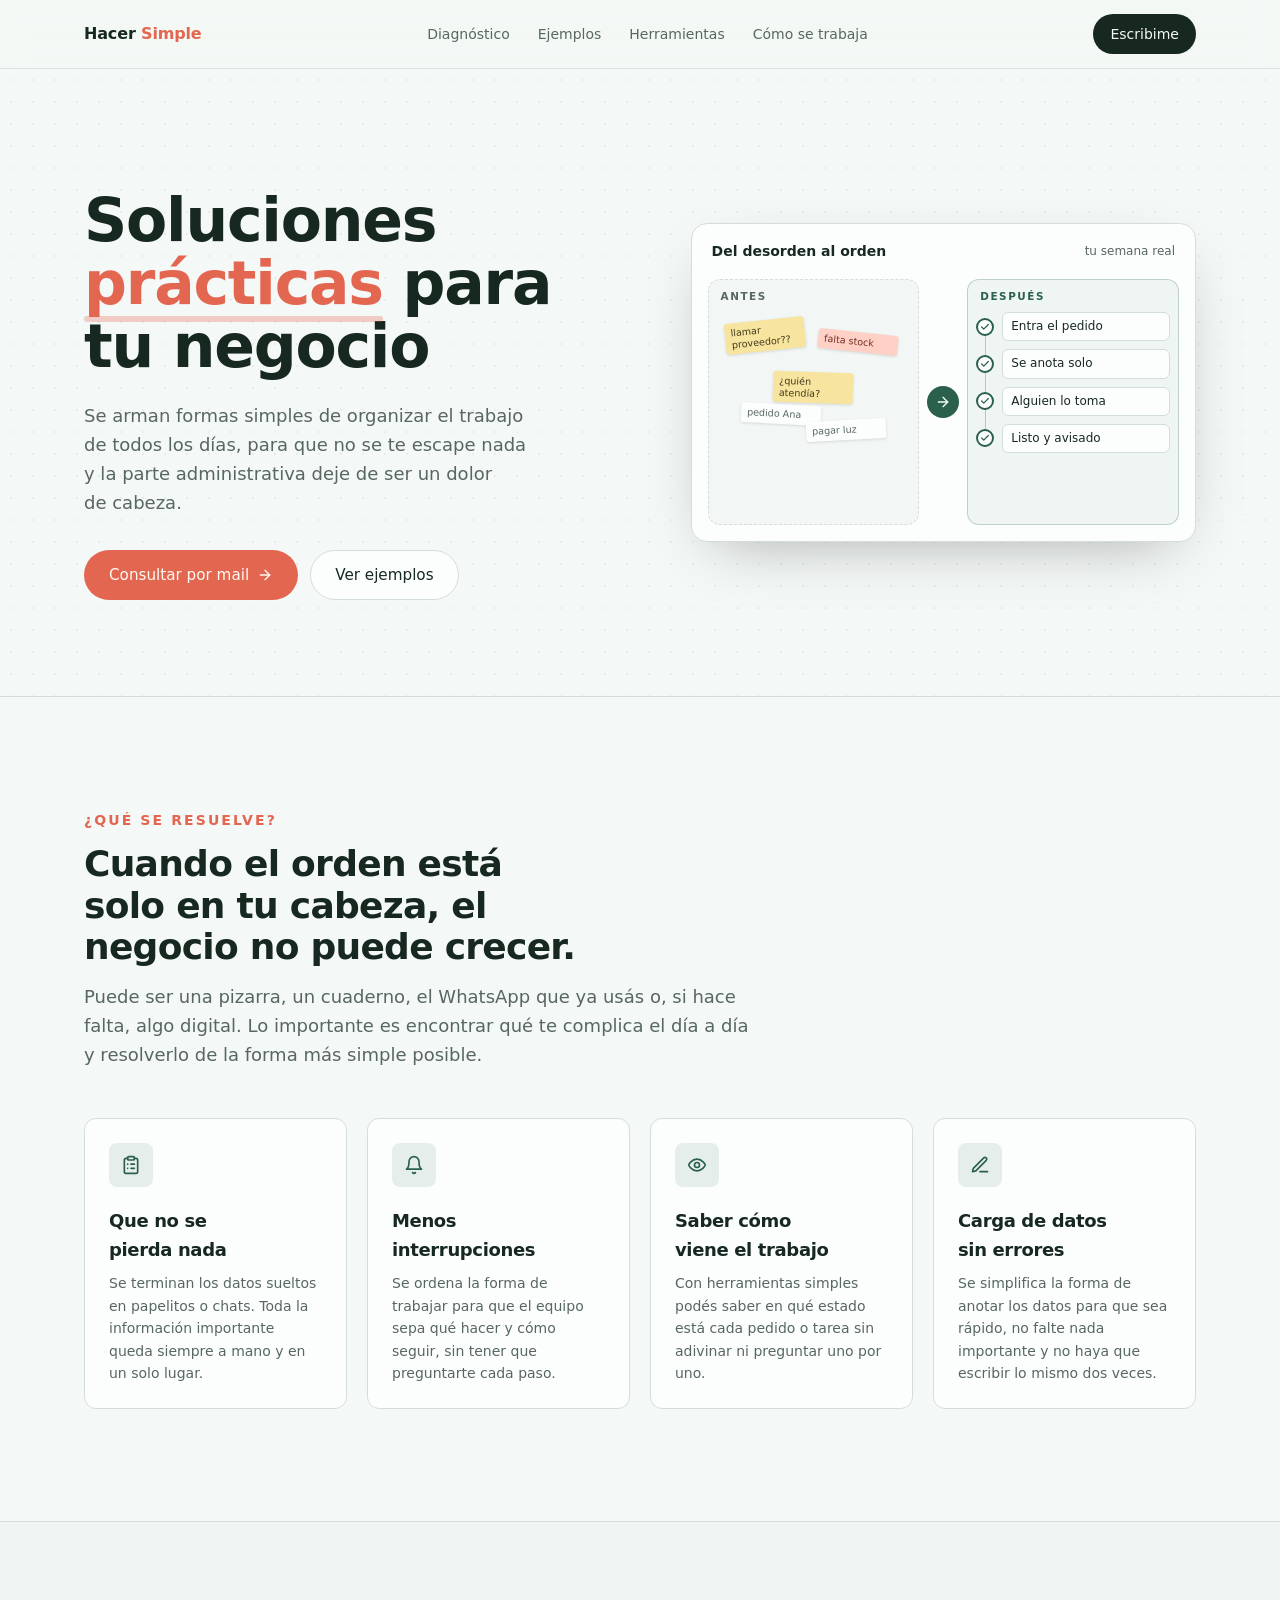
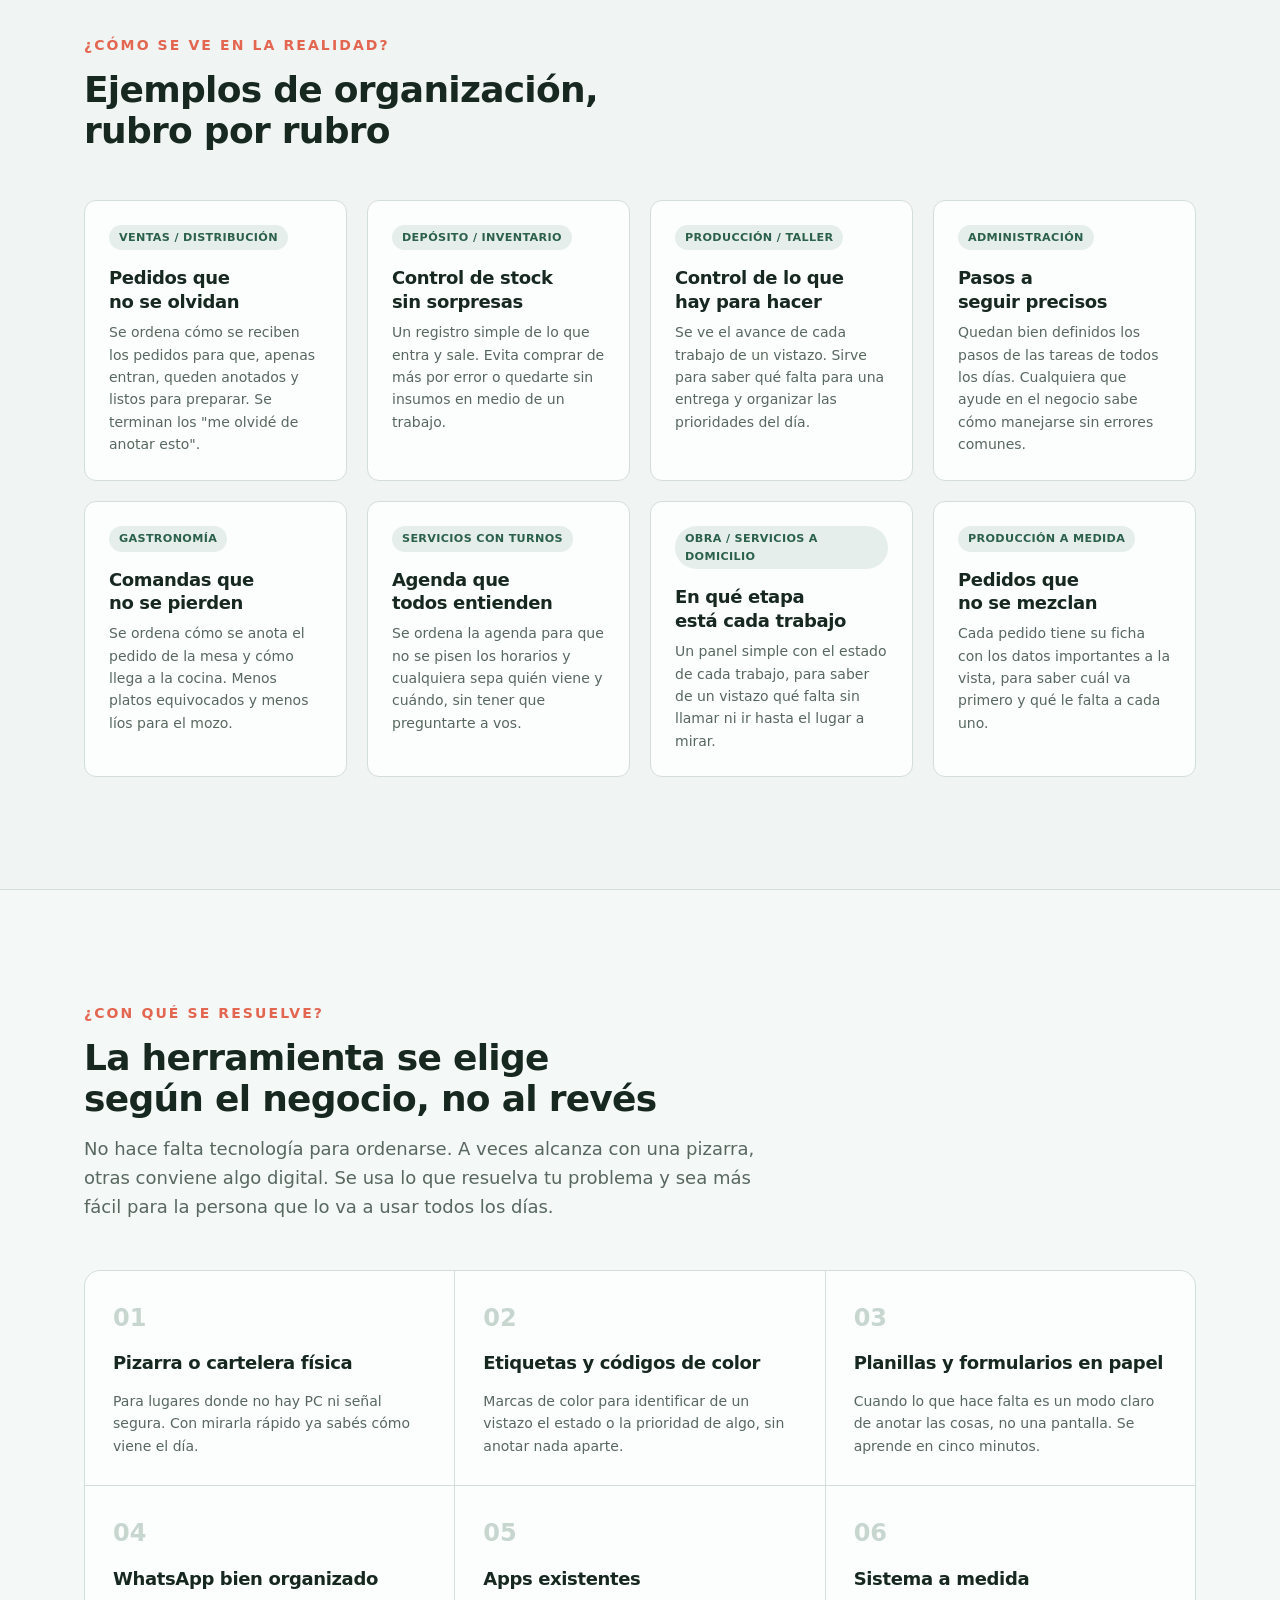
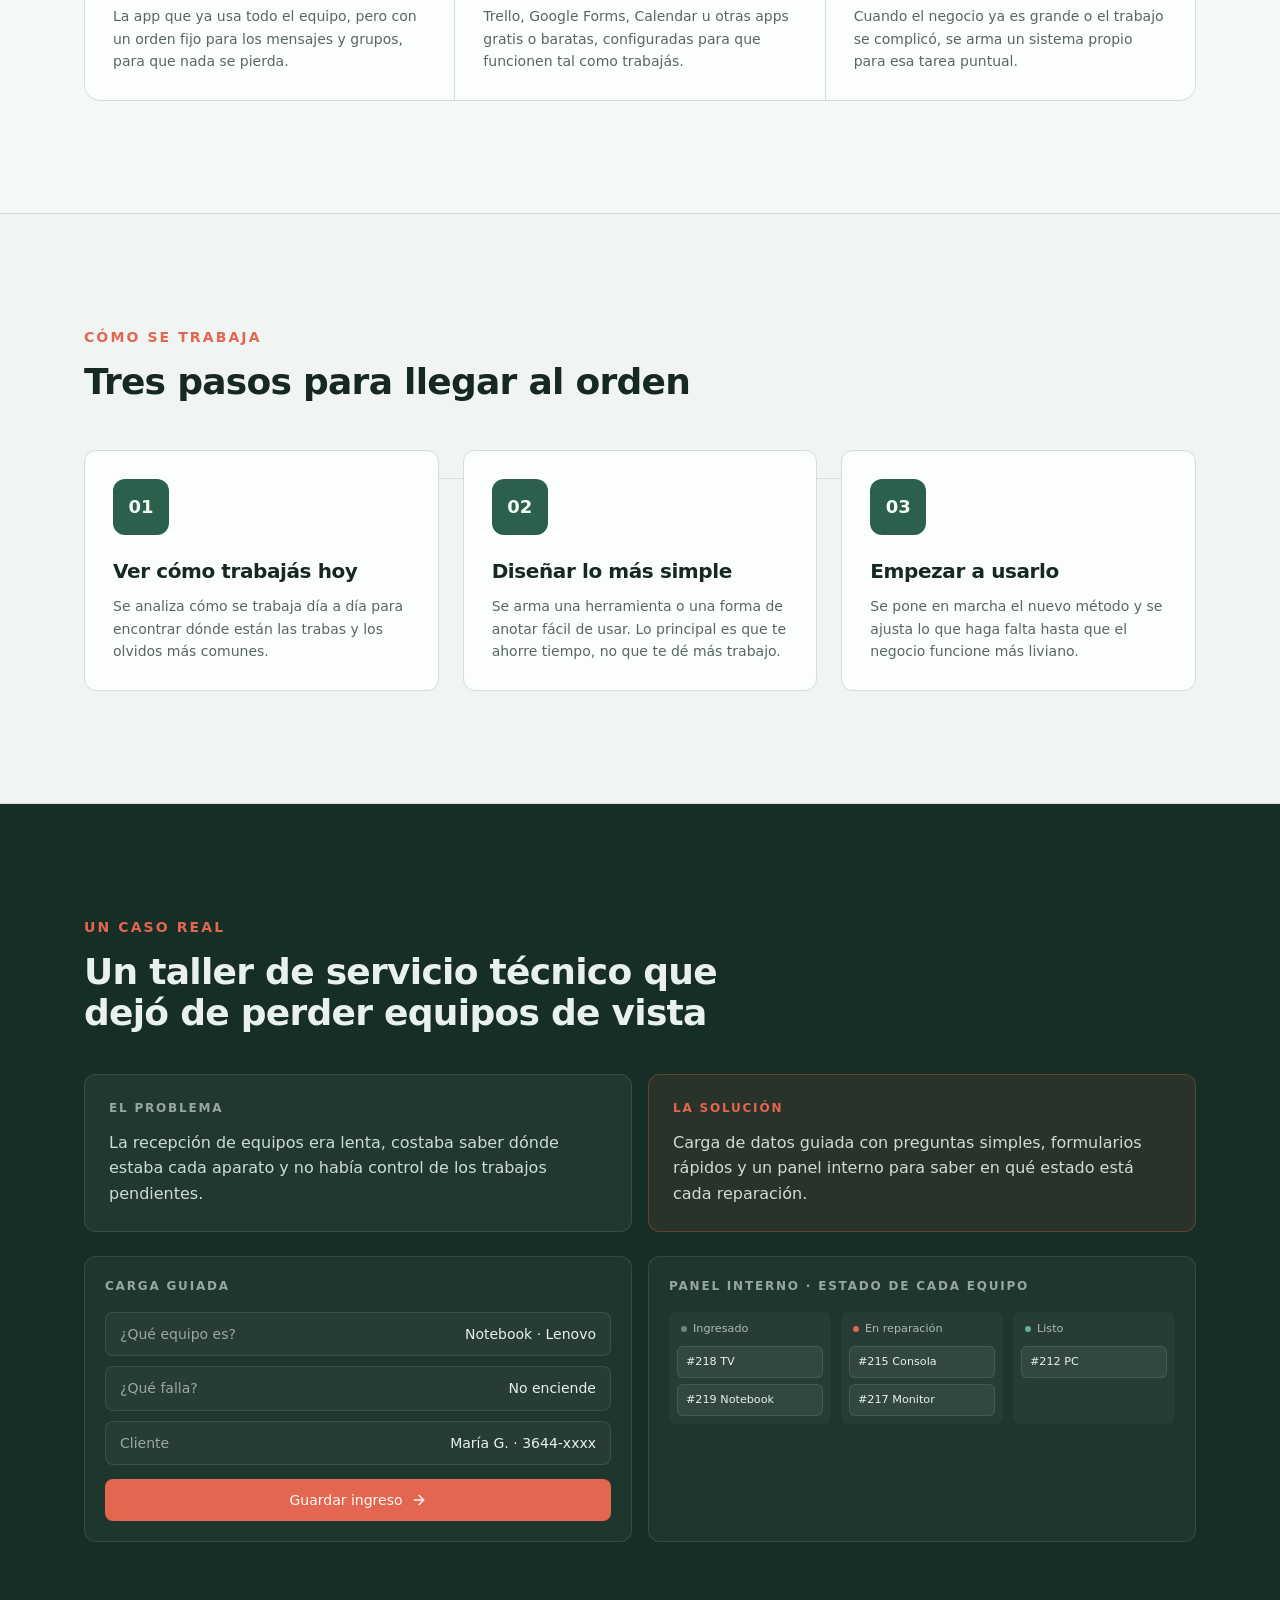
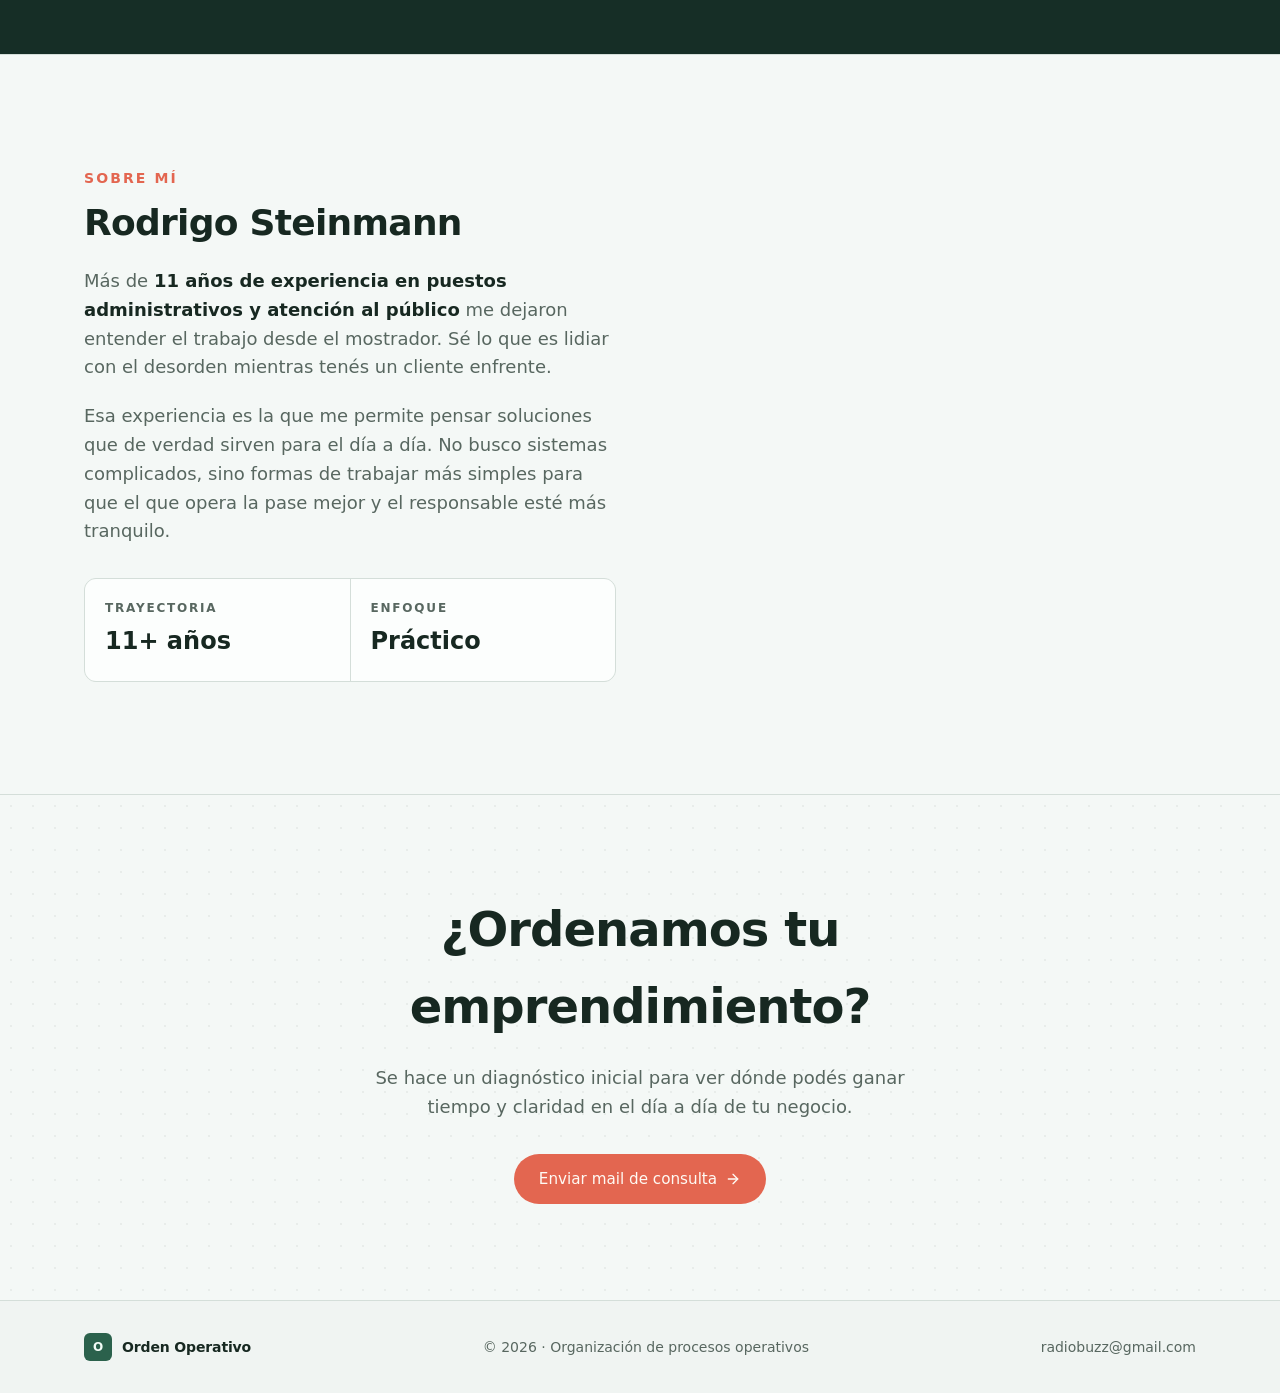
==== commit 907988d5: "Update index.html" ====
--- a/index.html
+++ b/index.html
@@ -4,7 +4,7 @@
     <meta charset="UTF-8" />
     <meta name="viewport" content="width=device-width, initial-scale=1.0" />
     <meta name="theme-color" content="#f4f6f1" />
-    <title>Orden Operativo | Que tu negocio no dependa de tu memoria</title>
+    <title>Hacer Simple | Que tu negocio no dependa de tu memoria</title>
     <meta
       name="description"
       content="Ayuda para ordenar el trabajo de todos los días de tu negocio con herramientas simples: del caos de papelitos y chats sueltos a un sistema claro que cualquiera entiende."
@@ -23,8 +23,7 @@
     <header class="site-header">
       <div class="container header-inner">
         <a href="#top" class="brand">
-          <span class="brand-mark" aria-hidden="true">O</span>
-          <span class="brand-name">Orden <span class="accent">Operativo</span></span>
+          <span class="brand-name">Hacer <span class="accent">Simple</span></span>
         </a>
         <nav class="nav" aria-label="Navegación principal">
           <a href="#diagnostico">Diagnóstico</a>
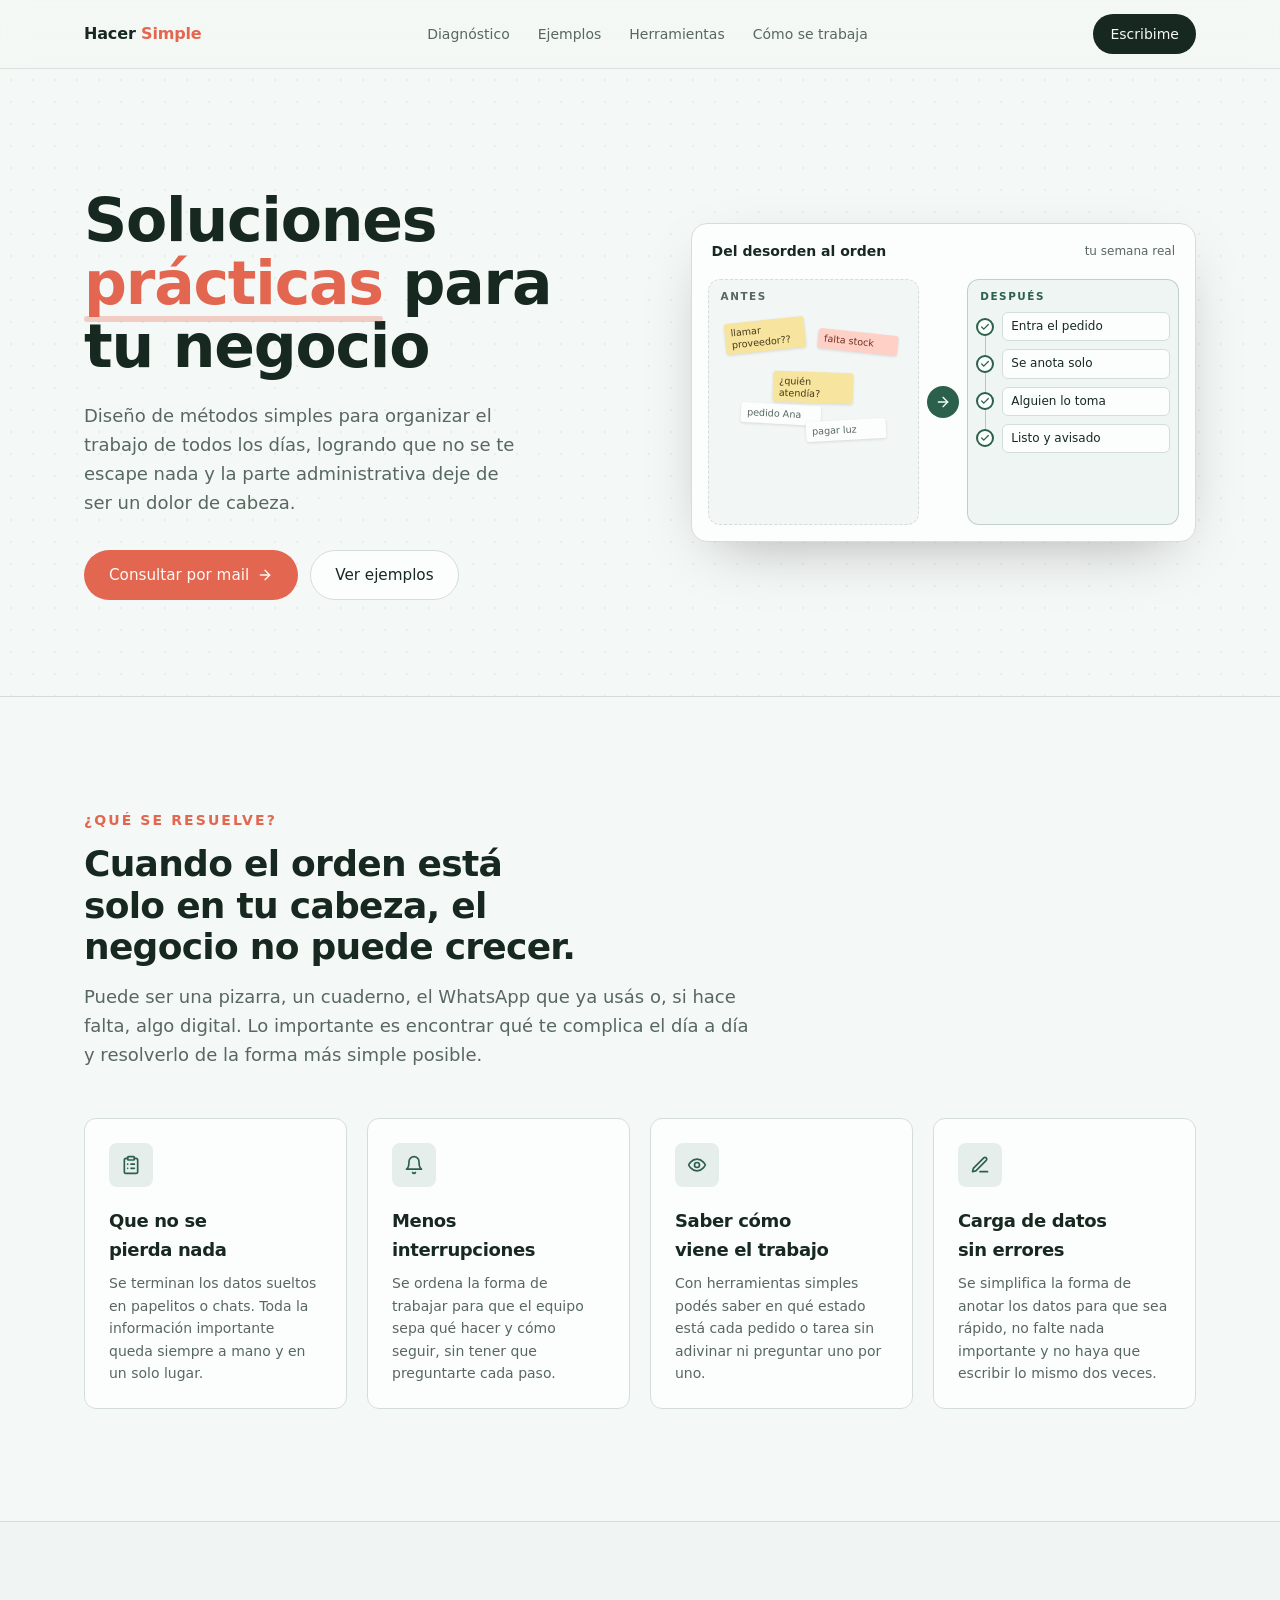
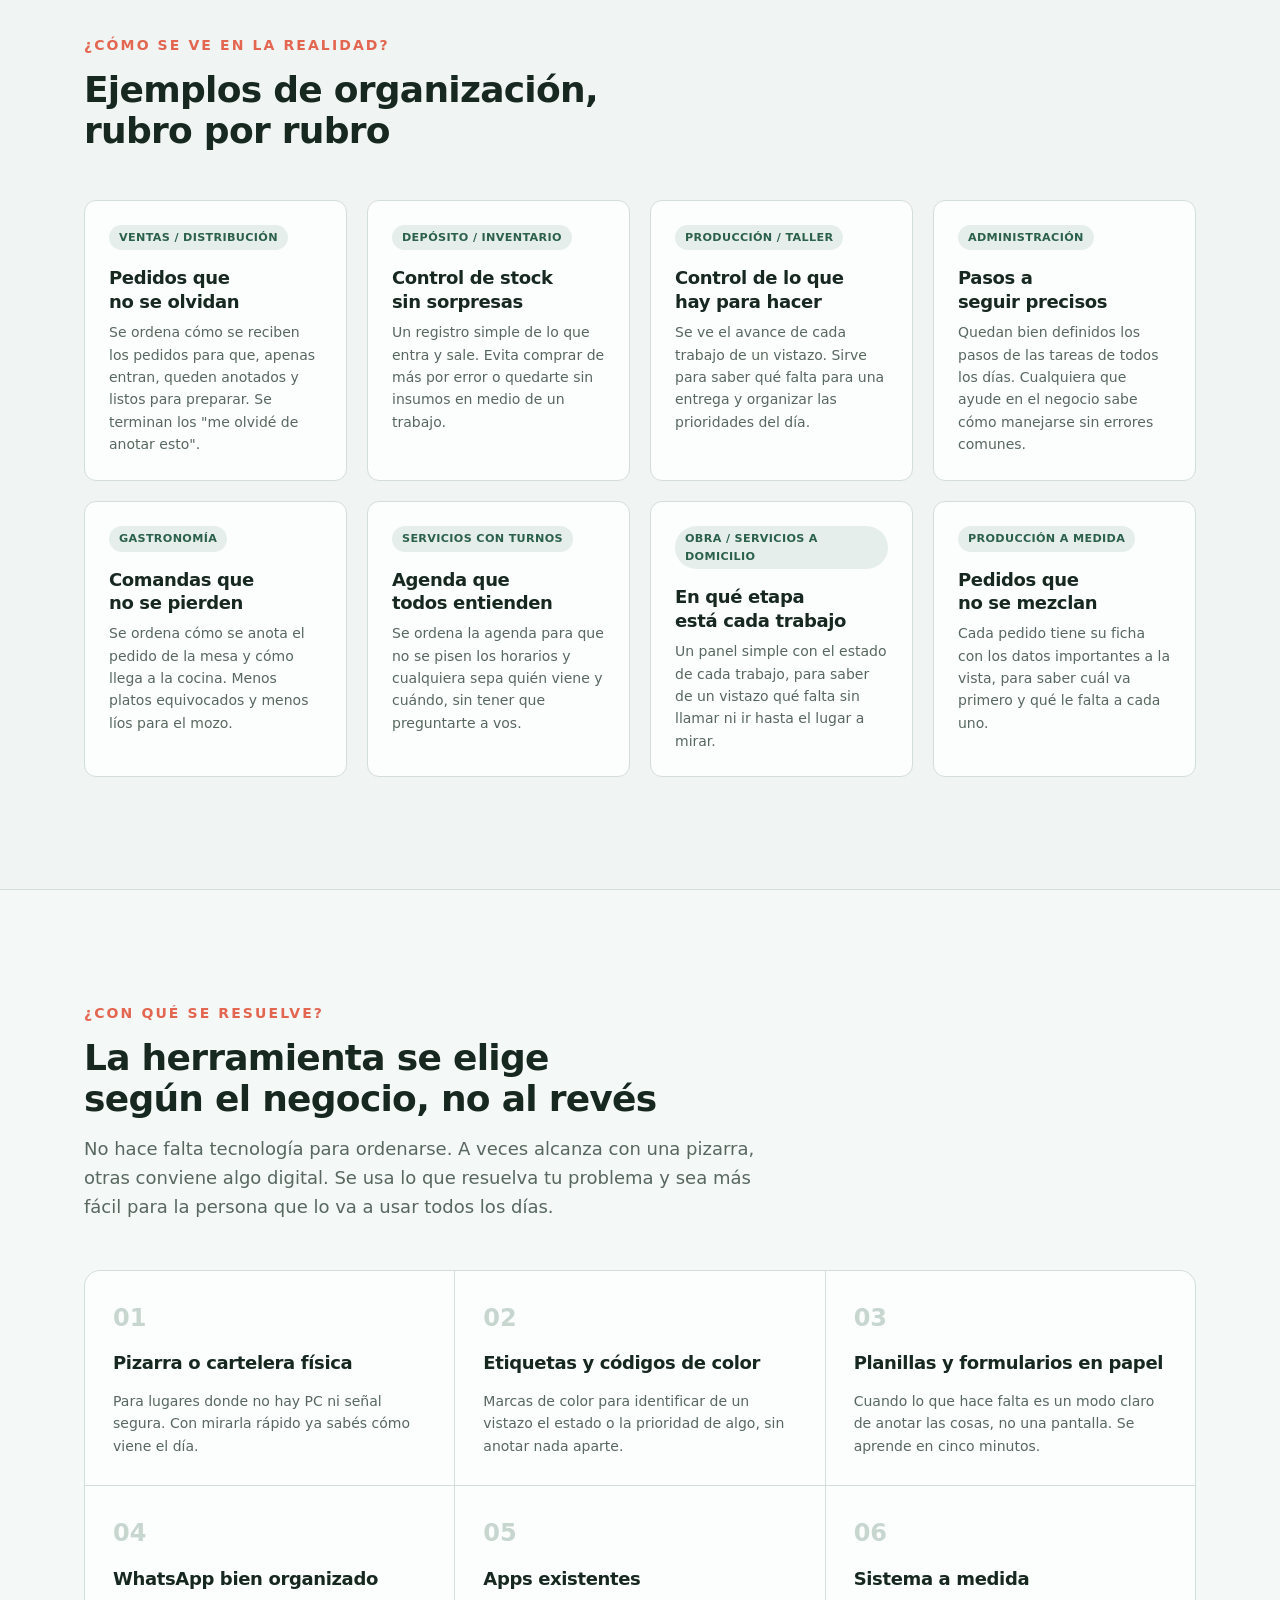
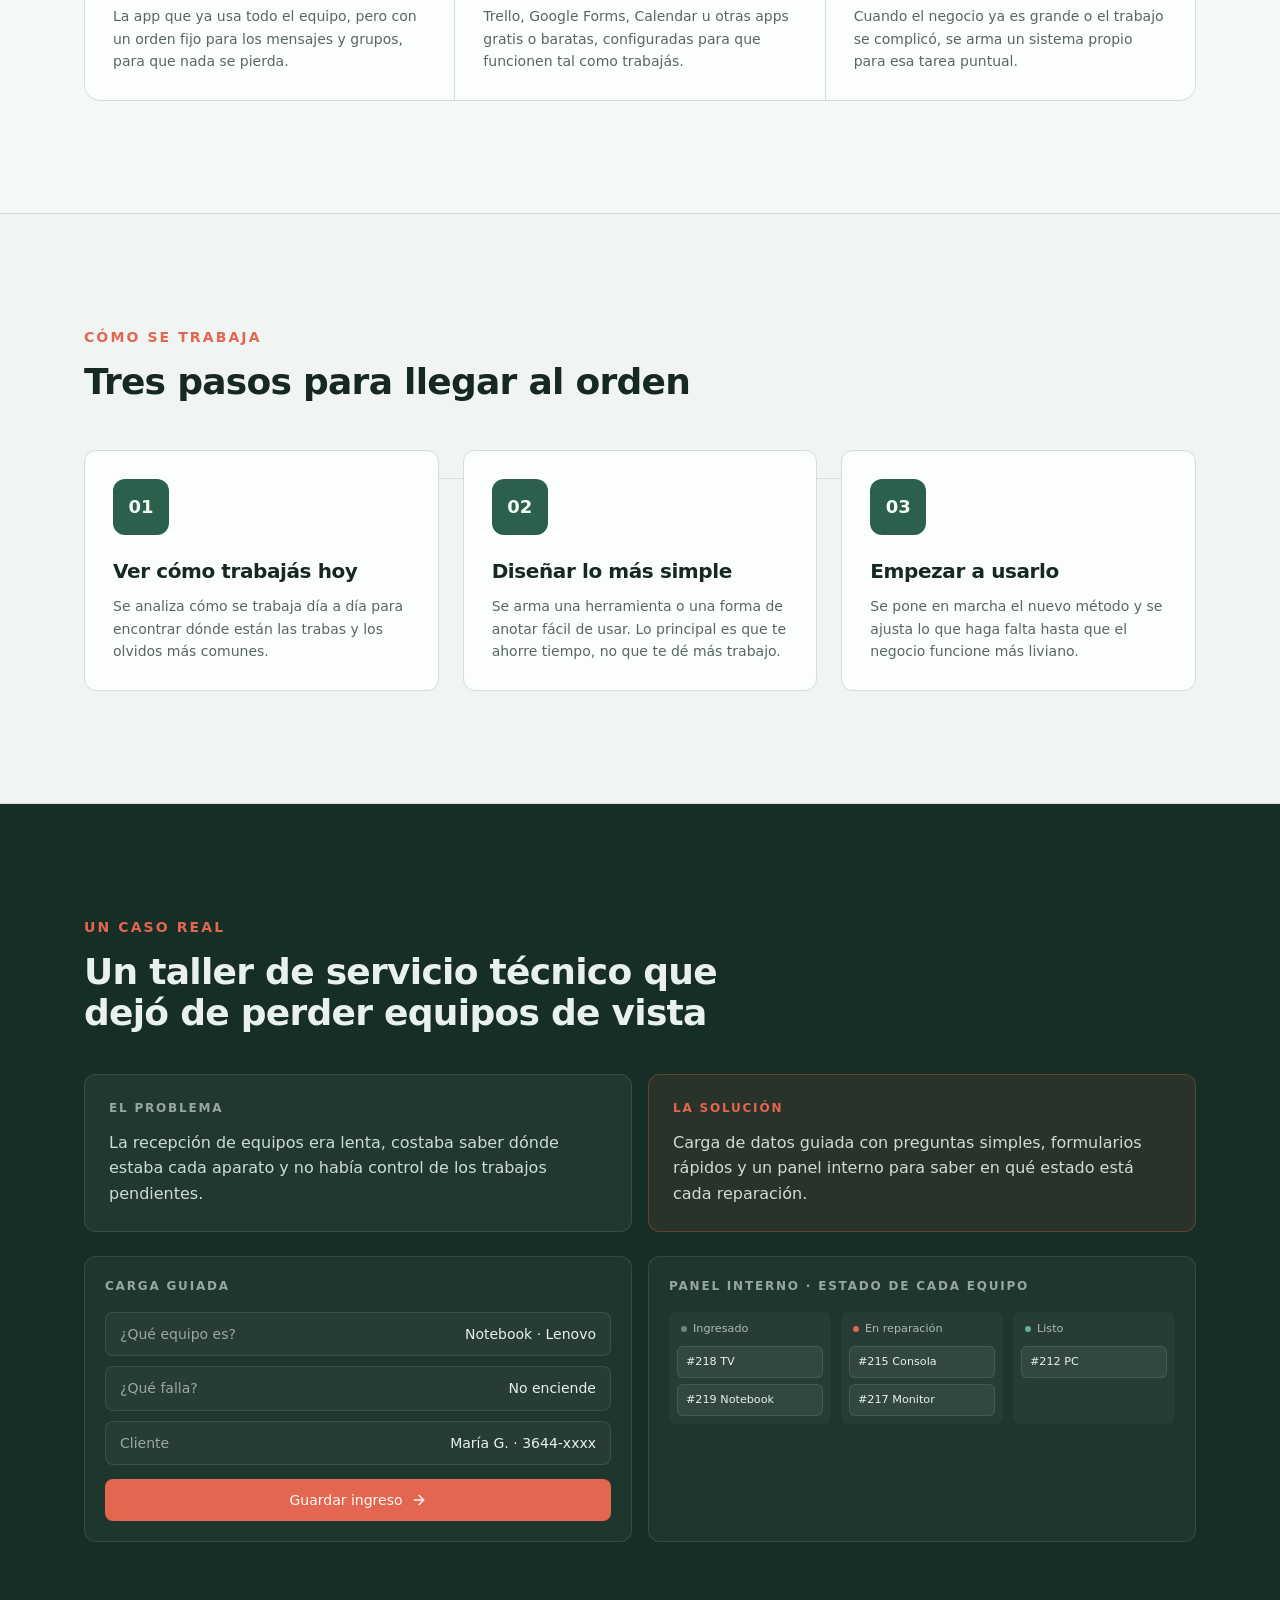
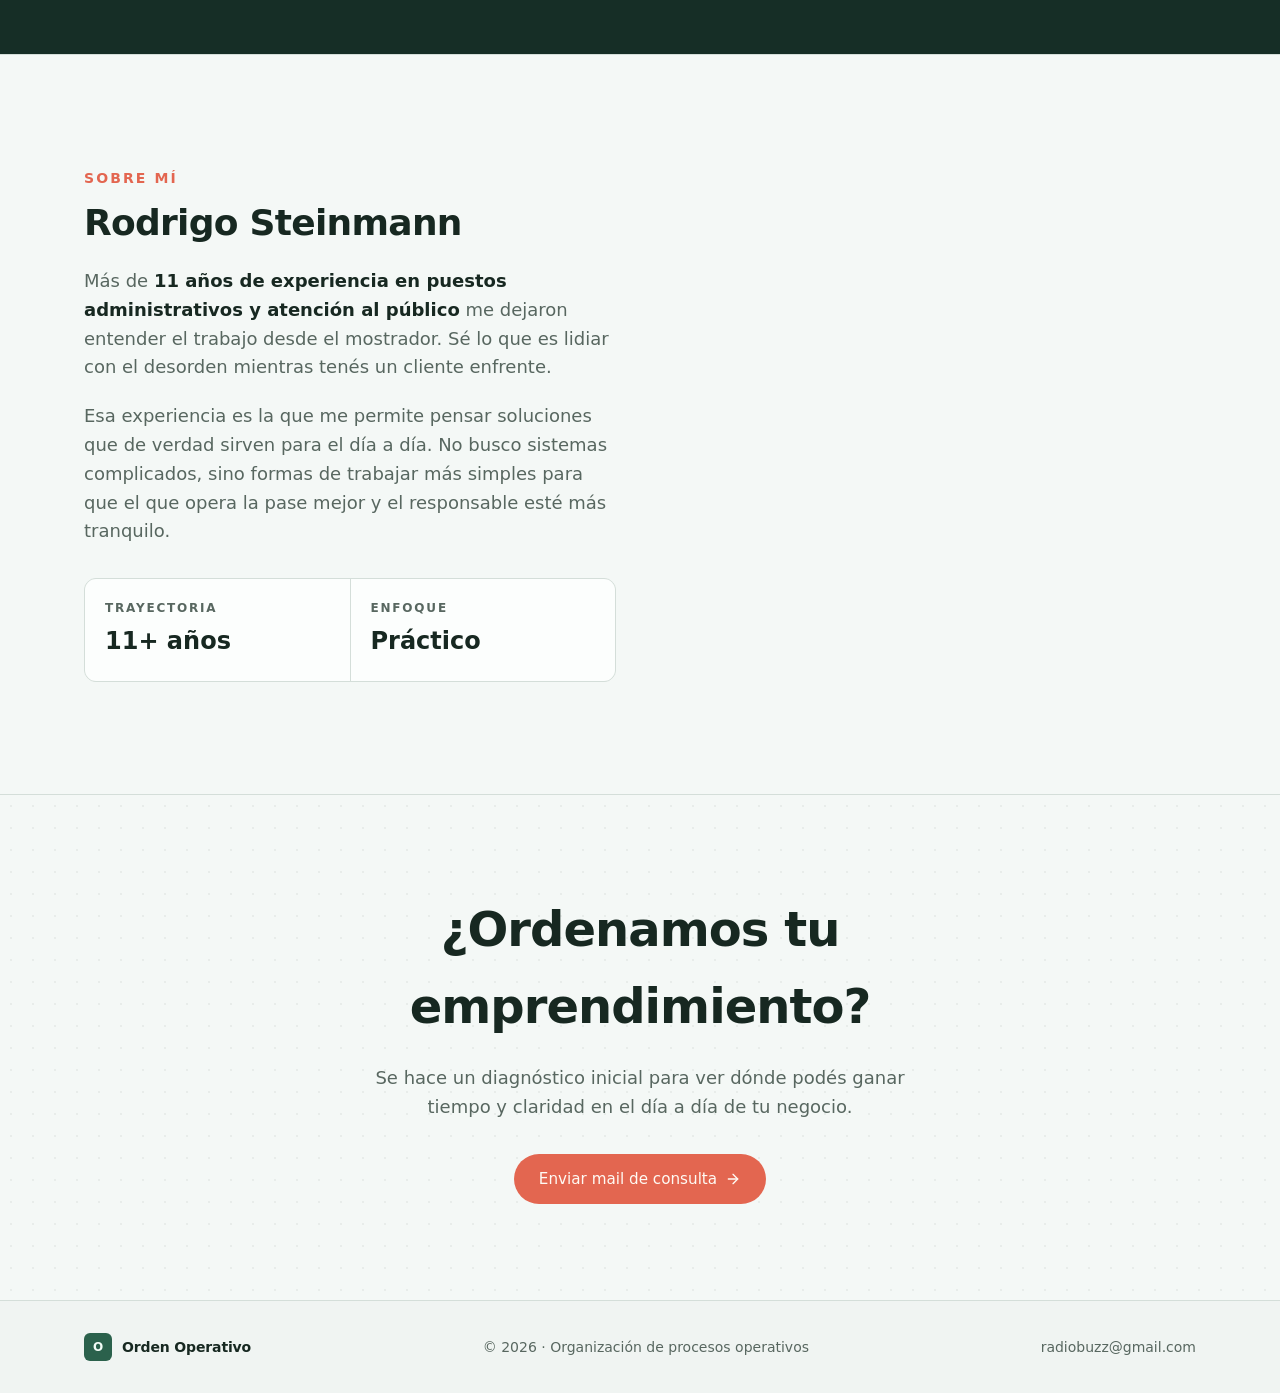
==== commit da30458f: "Update index.html" ====
--- a/index.html
+++ b/index.html
@@ -47,7 +47,7 @@
               para tu negocio
             </h1>
             <p class="hero-lead">
-              Se arman formas simples de organizar el trabajo de todos los días, para que no se
+              Diseño de métodos simples para organizar el trabajo de todos los días, logrando que no se
               te escape nada y la parte administrativa deje de ser un dolor de cabeza.
             </p>
             <div class="hero-actions">
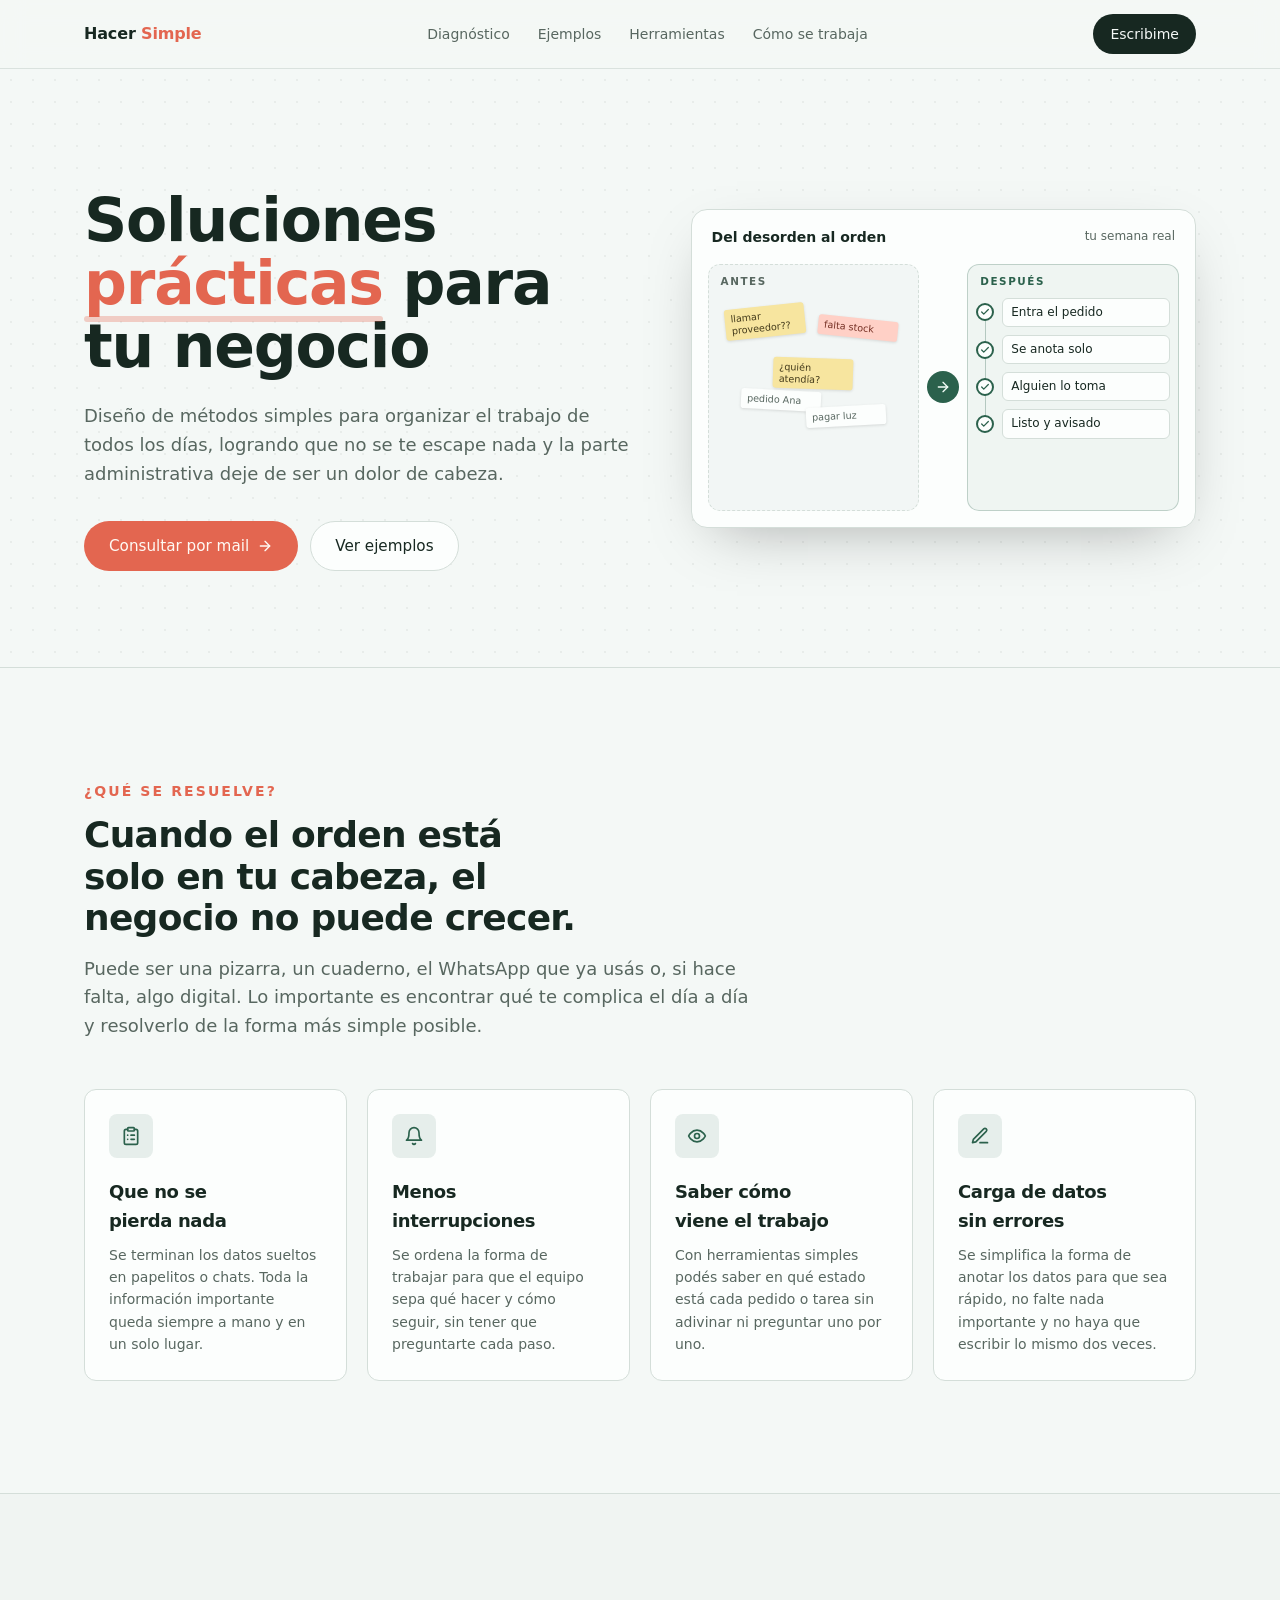
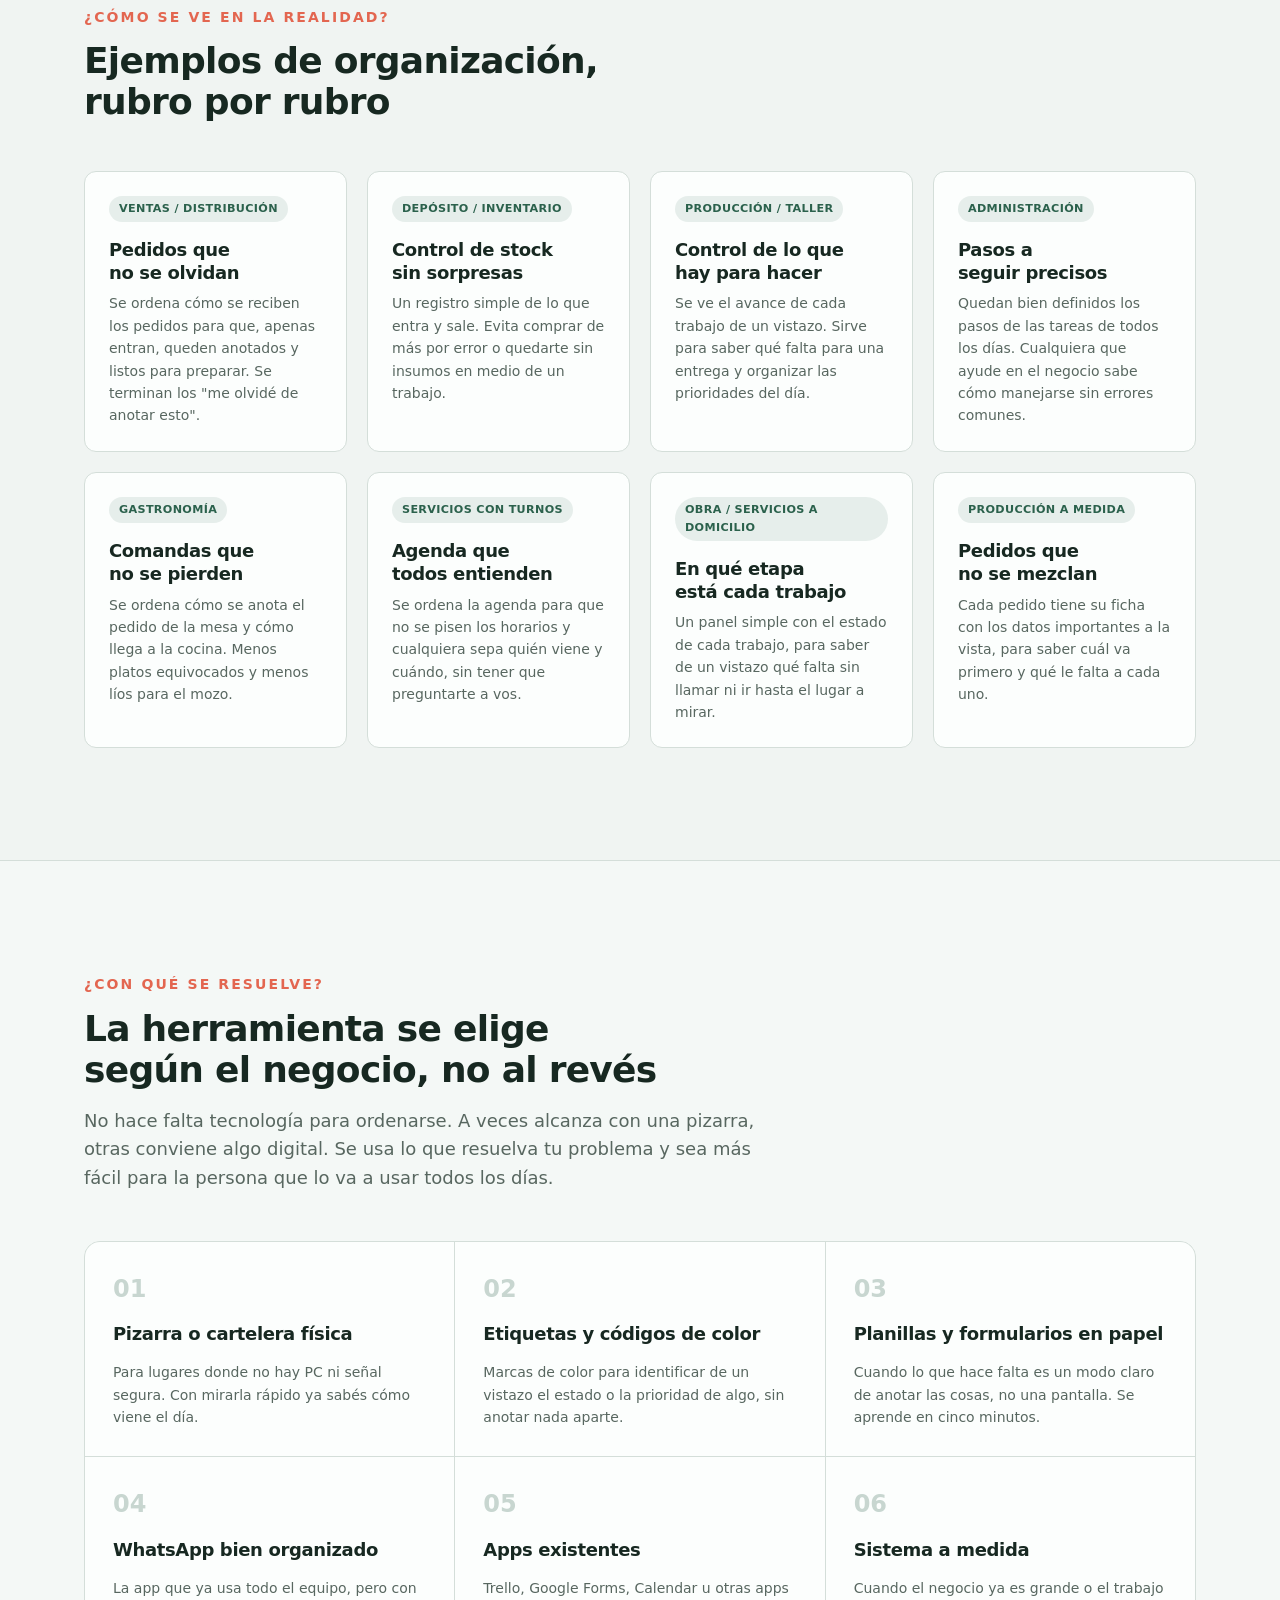
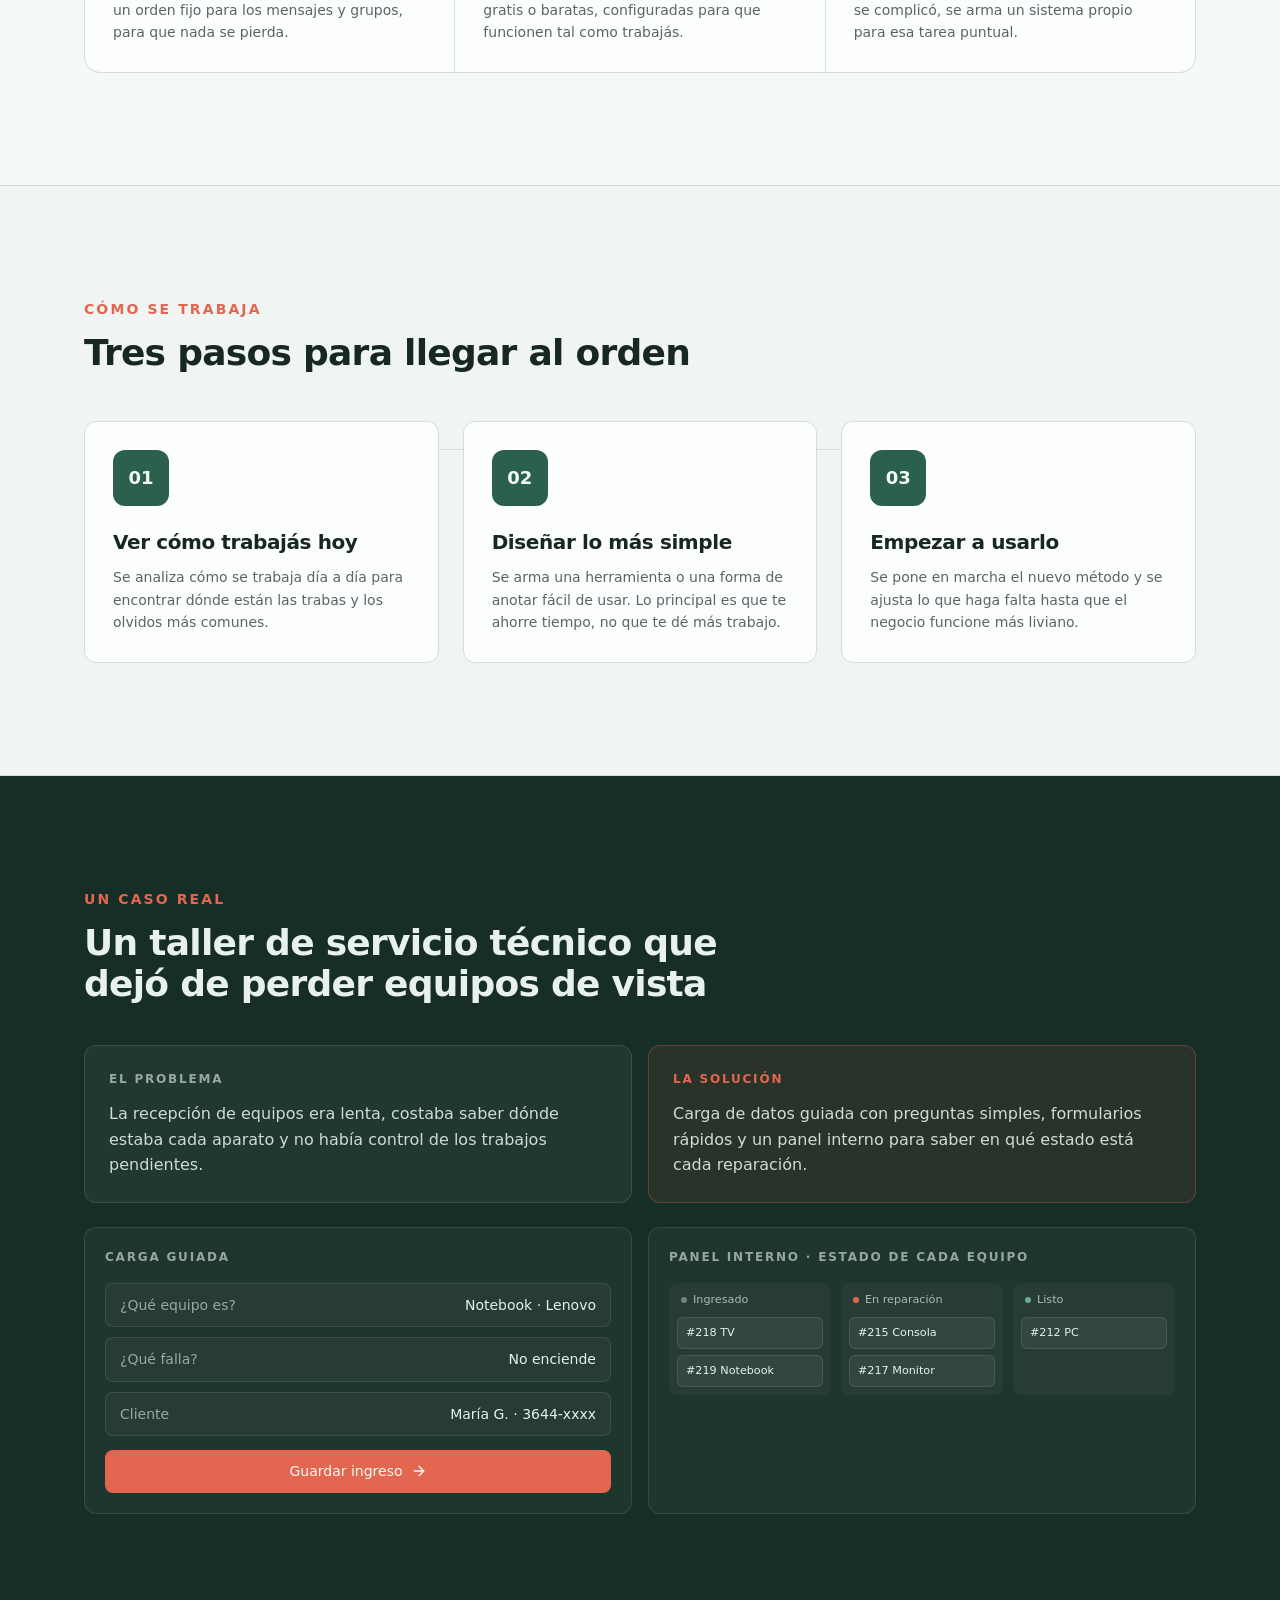
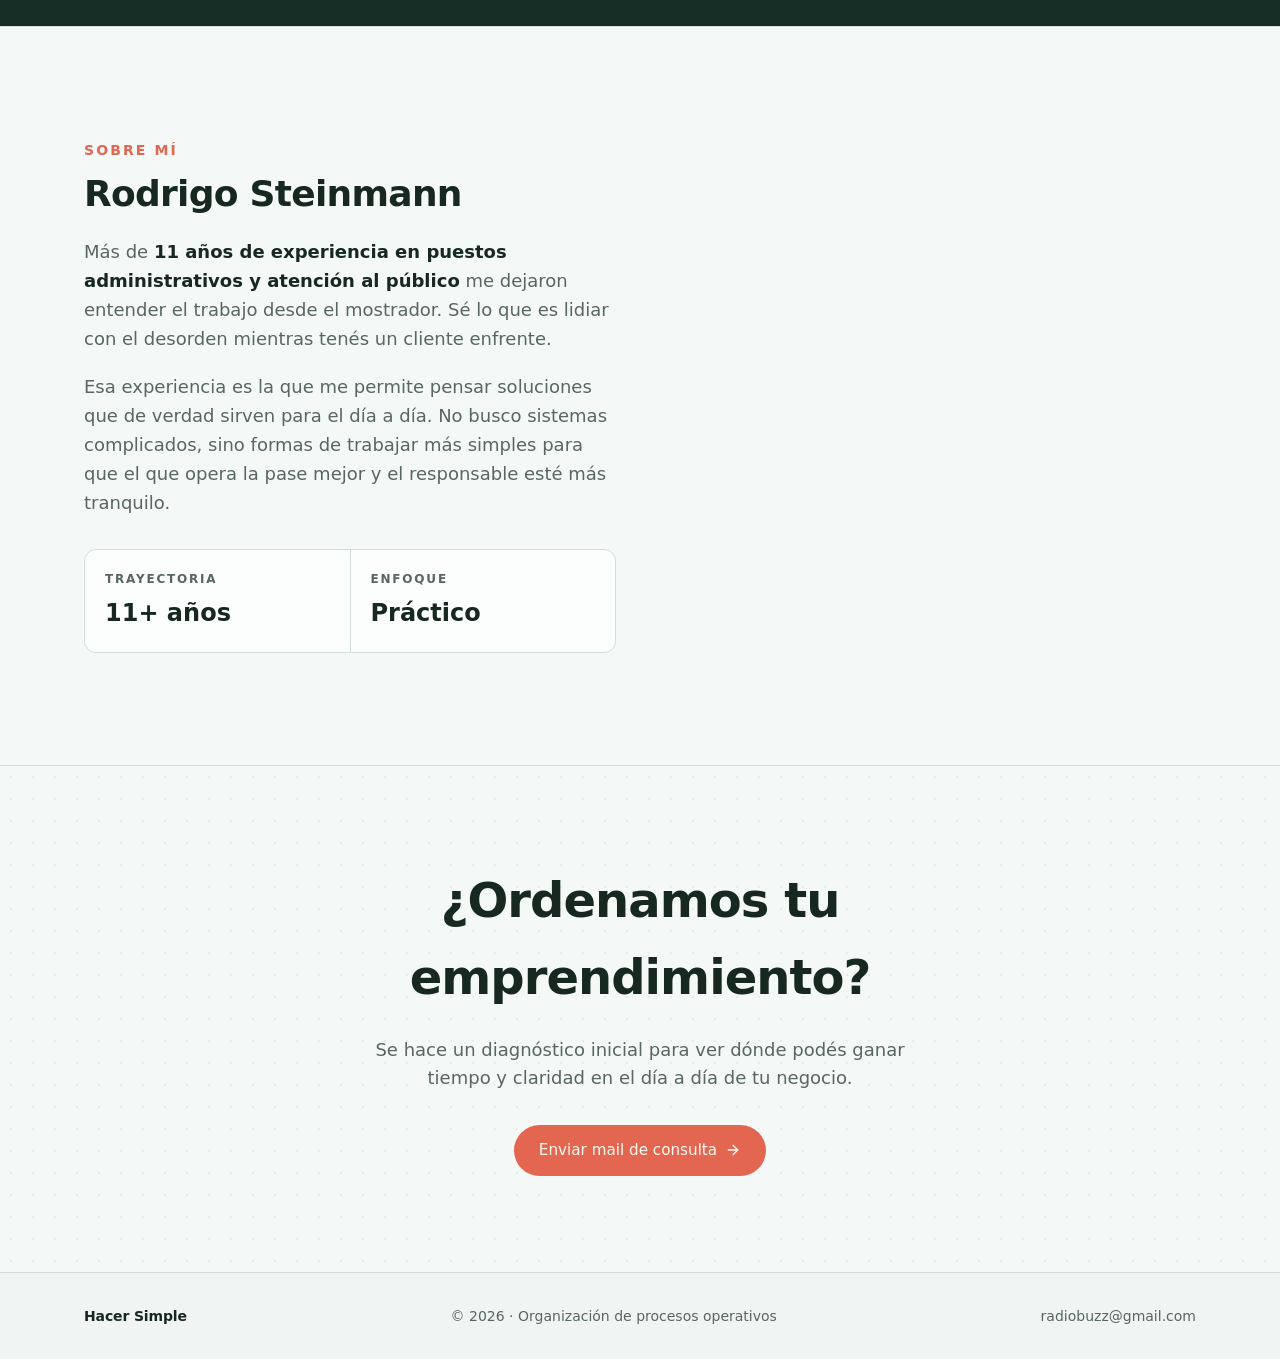
==== commit 1f148aaf: "Update index.html" ====
--- a/index.html
+++ b/index.html
@@ -371,8 +371,7 @@
     <footer class="site-footer">
       <div class="container footer-inner">
         <div class="brand">
-          <span class="brand-mark small" aria-hidden="true">O</span>
-          <span class="brand-name small">Orden Operativo</span>
+          <span class="brand-name small">Hacer Simple</span>
         </div>
         <p class="footer-copy">© <span id="year">2026</span> · Organización de procesos operativos</p>
         <a href="mailto:radiobuzz@gmail.com" class="footer-mail">radiobuzz@gmail.com</a>
--- a/styles.css
+++ b/styles.css
@@ -293,7 +293,7 @@
 
 .hero-lead {
   margin-top: 1.5rem;
-  max-width: 28rem;
+  max-width: 100%;
   font-size: 1.125rem;
   color: var(--muted-foreground);
   text-wrap: pretty;
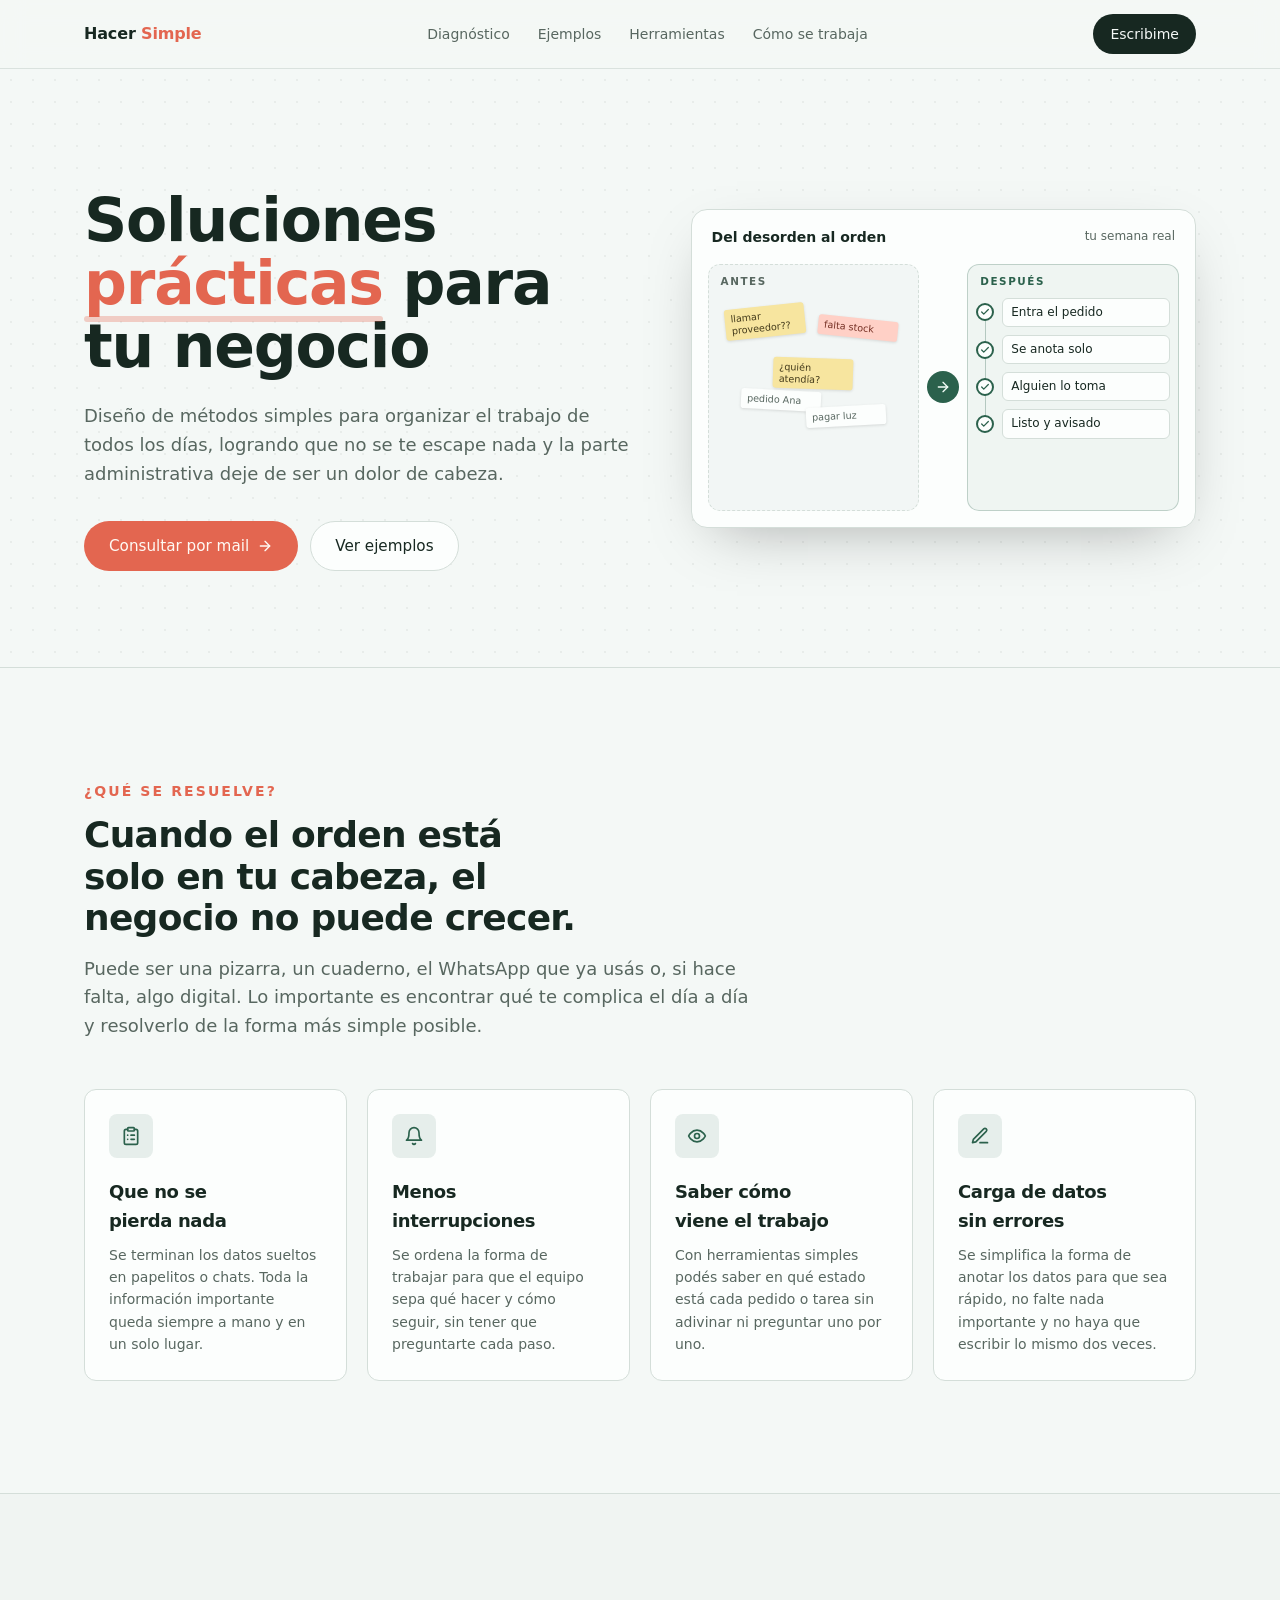
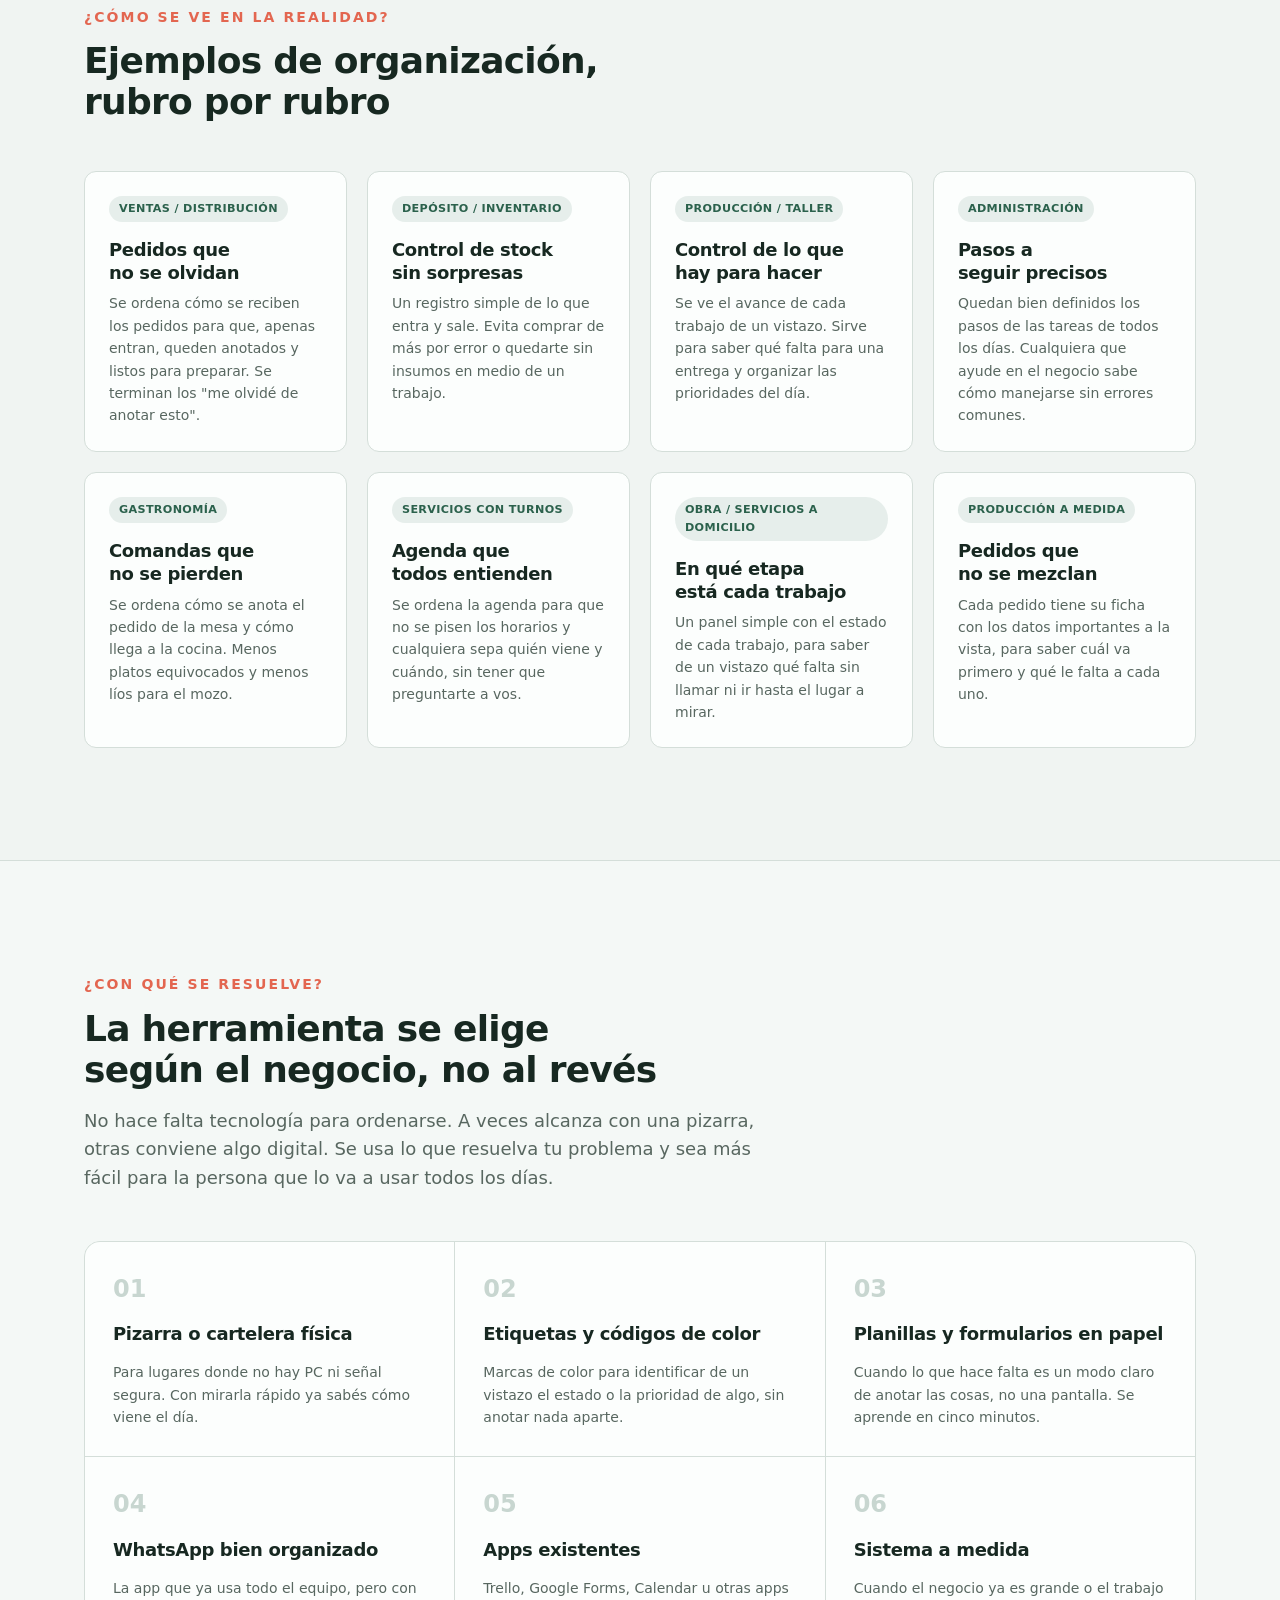
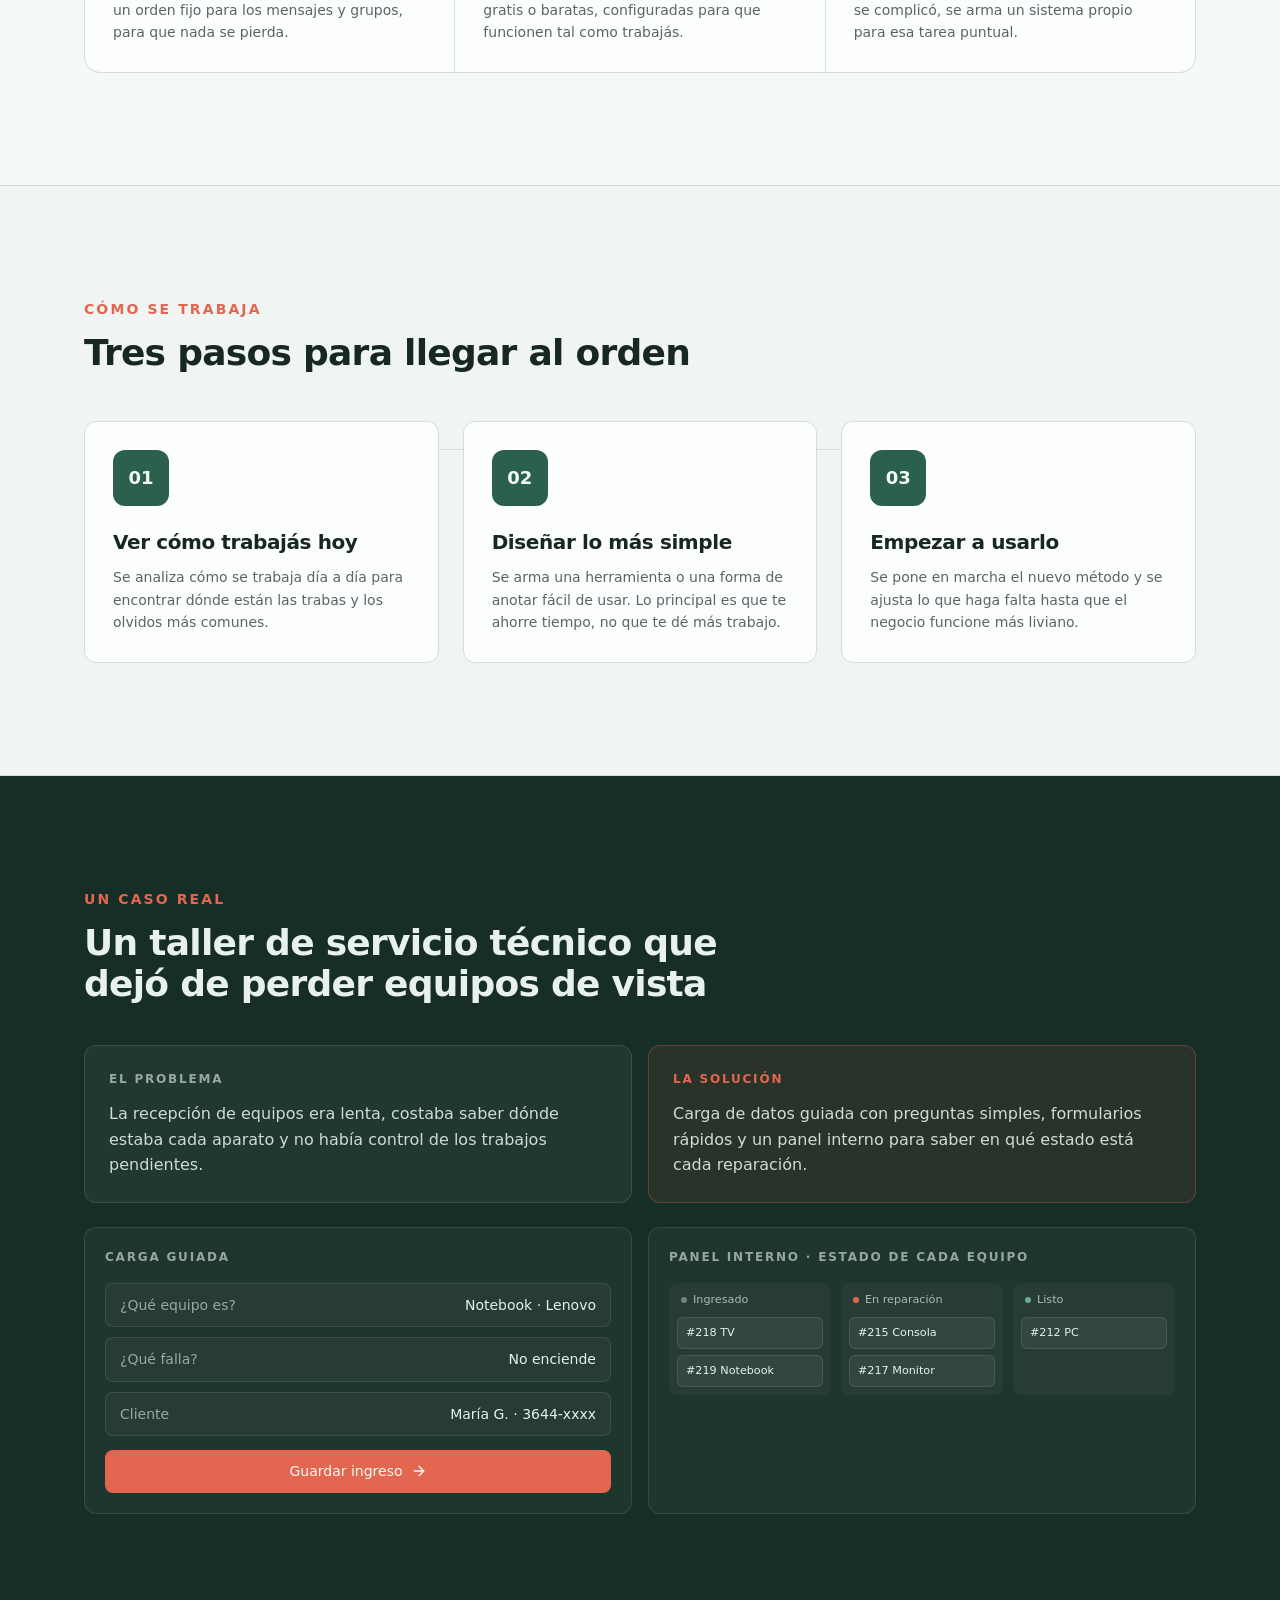
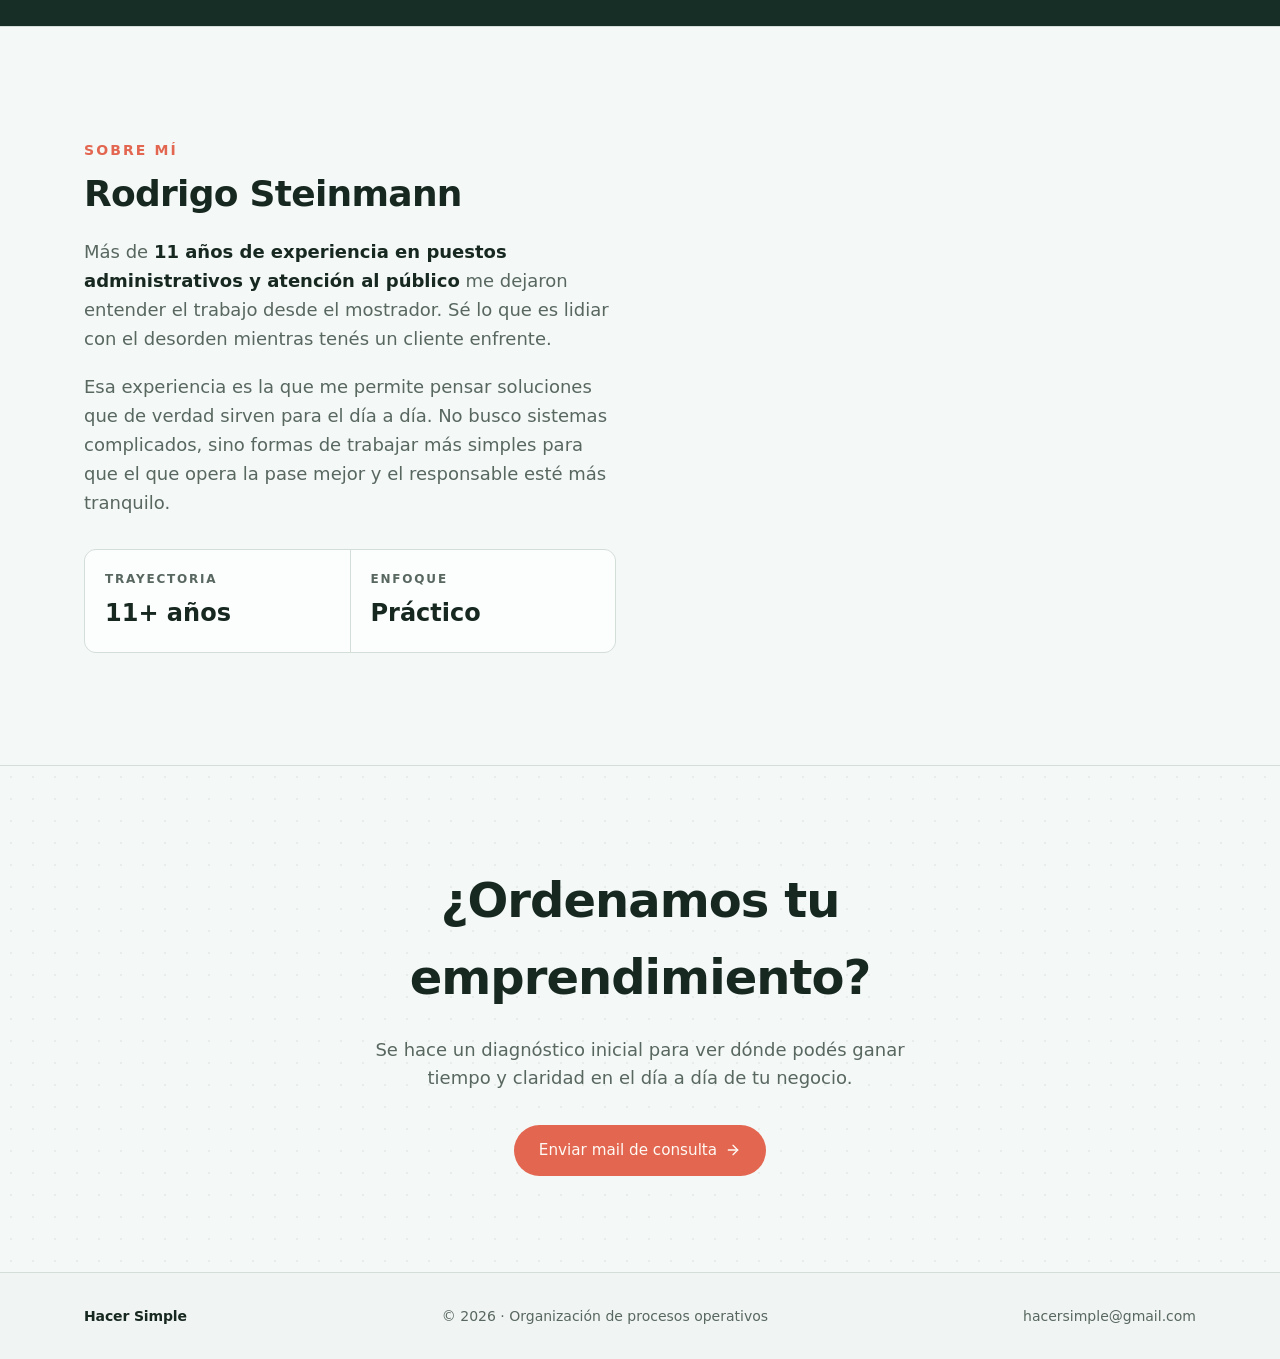
==== commit 5a579940: "Update index.html" ====
--- a/index.html
+++ b/index.html
@@ -1,6 +1,7 @@
 <!DOCTYPE html>
 <html lang="es">
   <head>
+    <meta name="robots" content="noindex, nofollow">
     <meta charset="UTF-8" />
     <meta name="viewport" content="width=device-width, initial-scale=1.0" />
     <meta name="theme-color" content="#f4f6f1" />
@@ -31,7 +32,7 @@
           <a href="#herramientas">Herramientas</a>
           <a href="#metodologia">Cómo se trabaja</a>
         </nav>
-        <a href="mailto:radiobuzz@gmail.com" class="btn btn-dark">Escribime</a>
+        <a href="mailto:hacersimple@gmail.com" class="btn btn-dark">Escribime</a>
       </div>
     </header>
 
@@ -51,7 +52,7 @@
               te escape nada y la parte administrativa deje de ser un dolor de cabeza.
             </p>
             <div class="hero-actions">
-              <a href="mailto:radiobuzz@gmail.com" class="btn btn-accent">
+              <a href="mailto:hacersimple@gmail.com" class="btn btn-accent">
                 Consultar por mail
                 <svg class="icon" viewBox="0 0 24 24" aria-hidden="true"><path d="M5 12h14"/><path d="m12 5 7 7-7 7"/></svg>
               </a>
@@ -359,7 +360,7 @@
             Se hace un diagnóstico inicial para ver dónde podés ganar tiempo y claridad en el
             día a día de tu negocio.
           </p>
-          <a href="mailto:radiobuzz@gmail.com" class="btn btn-accent">
+          <a href="mailto:hacersimple@gmail.com" class="btn btn-accent">
             Enviar mail de consulta
             <svg class="icon" viewBox="0 0 24 24" aria-hidden="true"><path d="M5 12h14"/><path d="m12 5 7 7-7 7"/></svg>
           </a>
@@ -374,7 +375,7 @@
           <span class="brand-name small">Hacer Simple</span>
         </div>
         <p class="footer-copy">© <span id="year">2026</span> · Organización de procesos operativos</p>
-        <a href="mailto:radiobuzz@gmail.com" class="footer-mail">radiobuzz@gmail.com</a>
+        <a href="mailto:hacersimple@gmail.com" class="footer-mail">hacersimple@gmail.com</a>
       </div>
     </footer>
 
